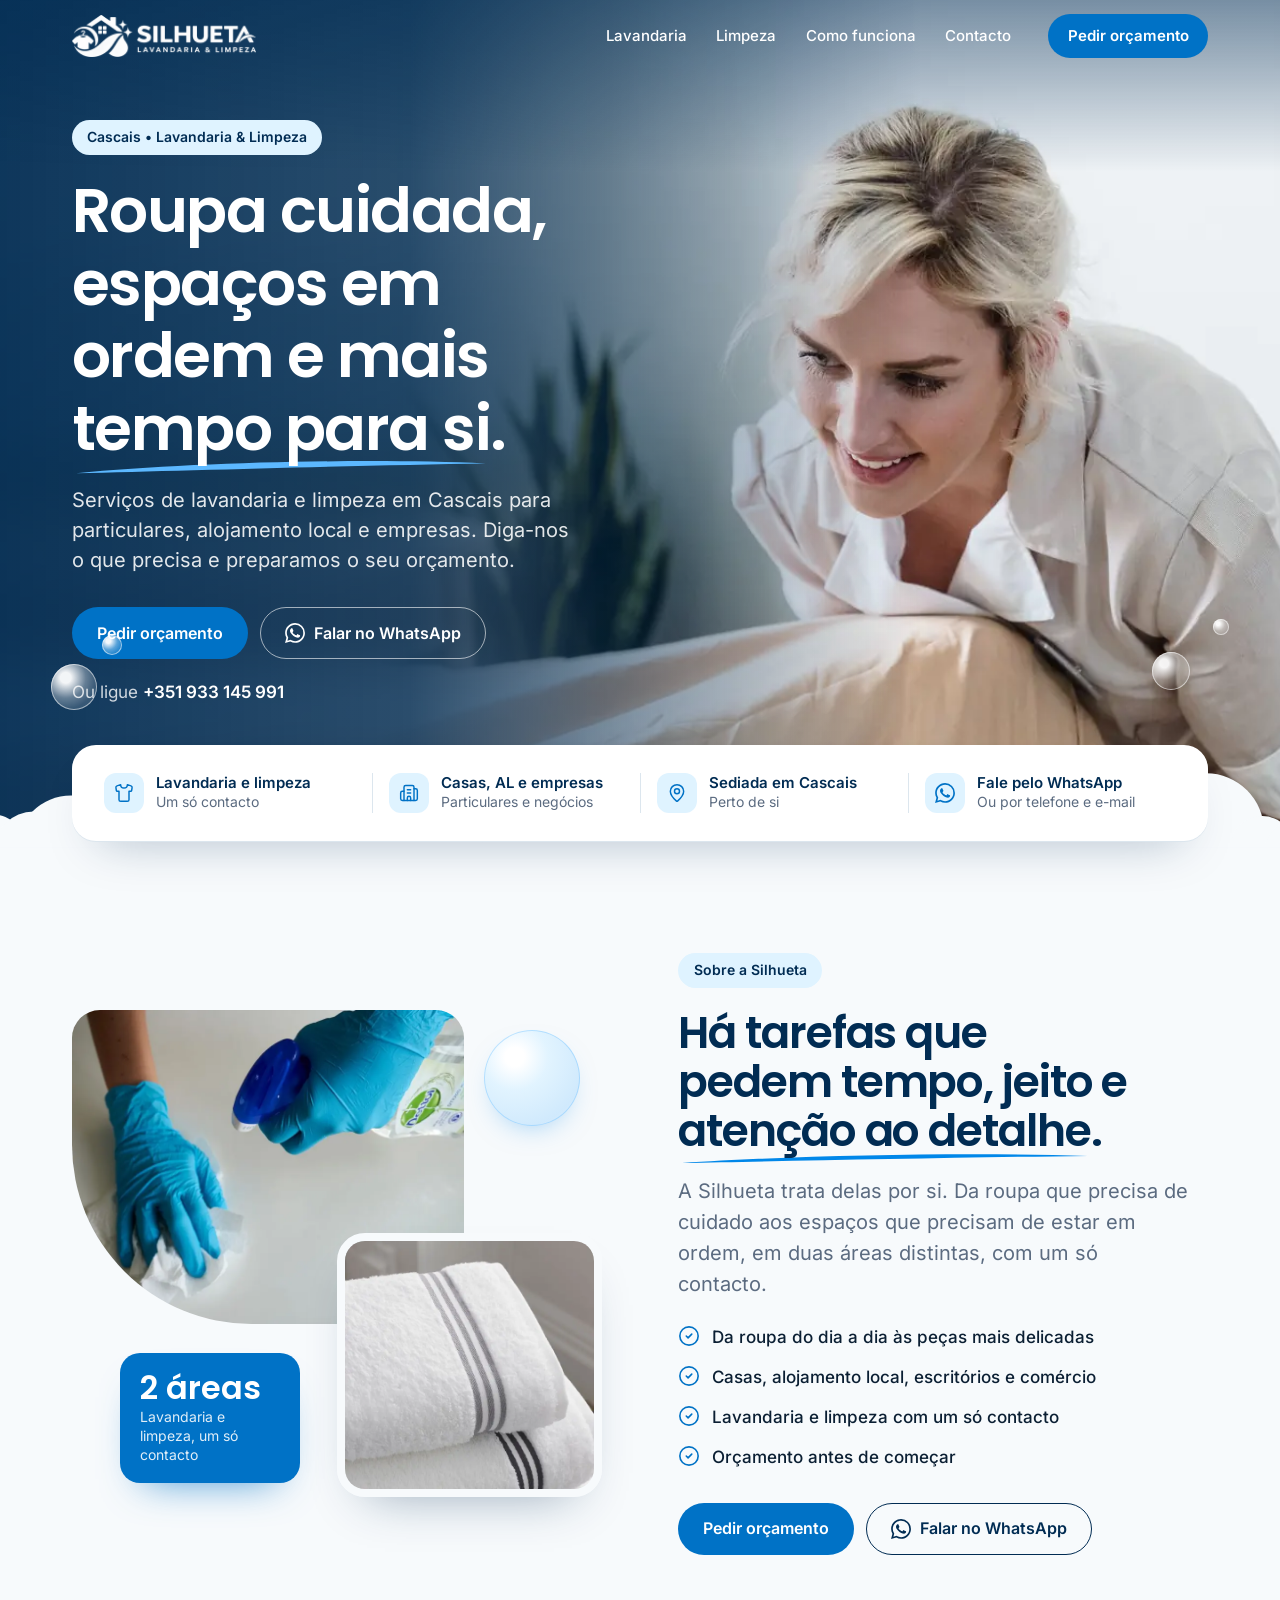
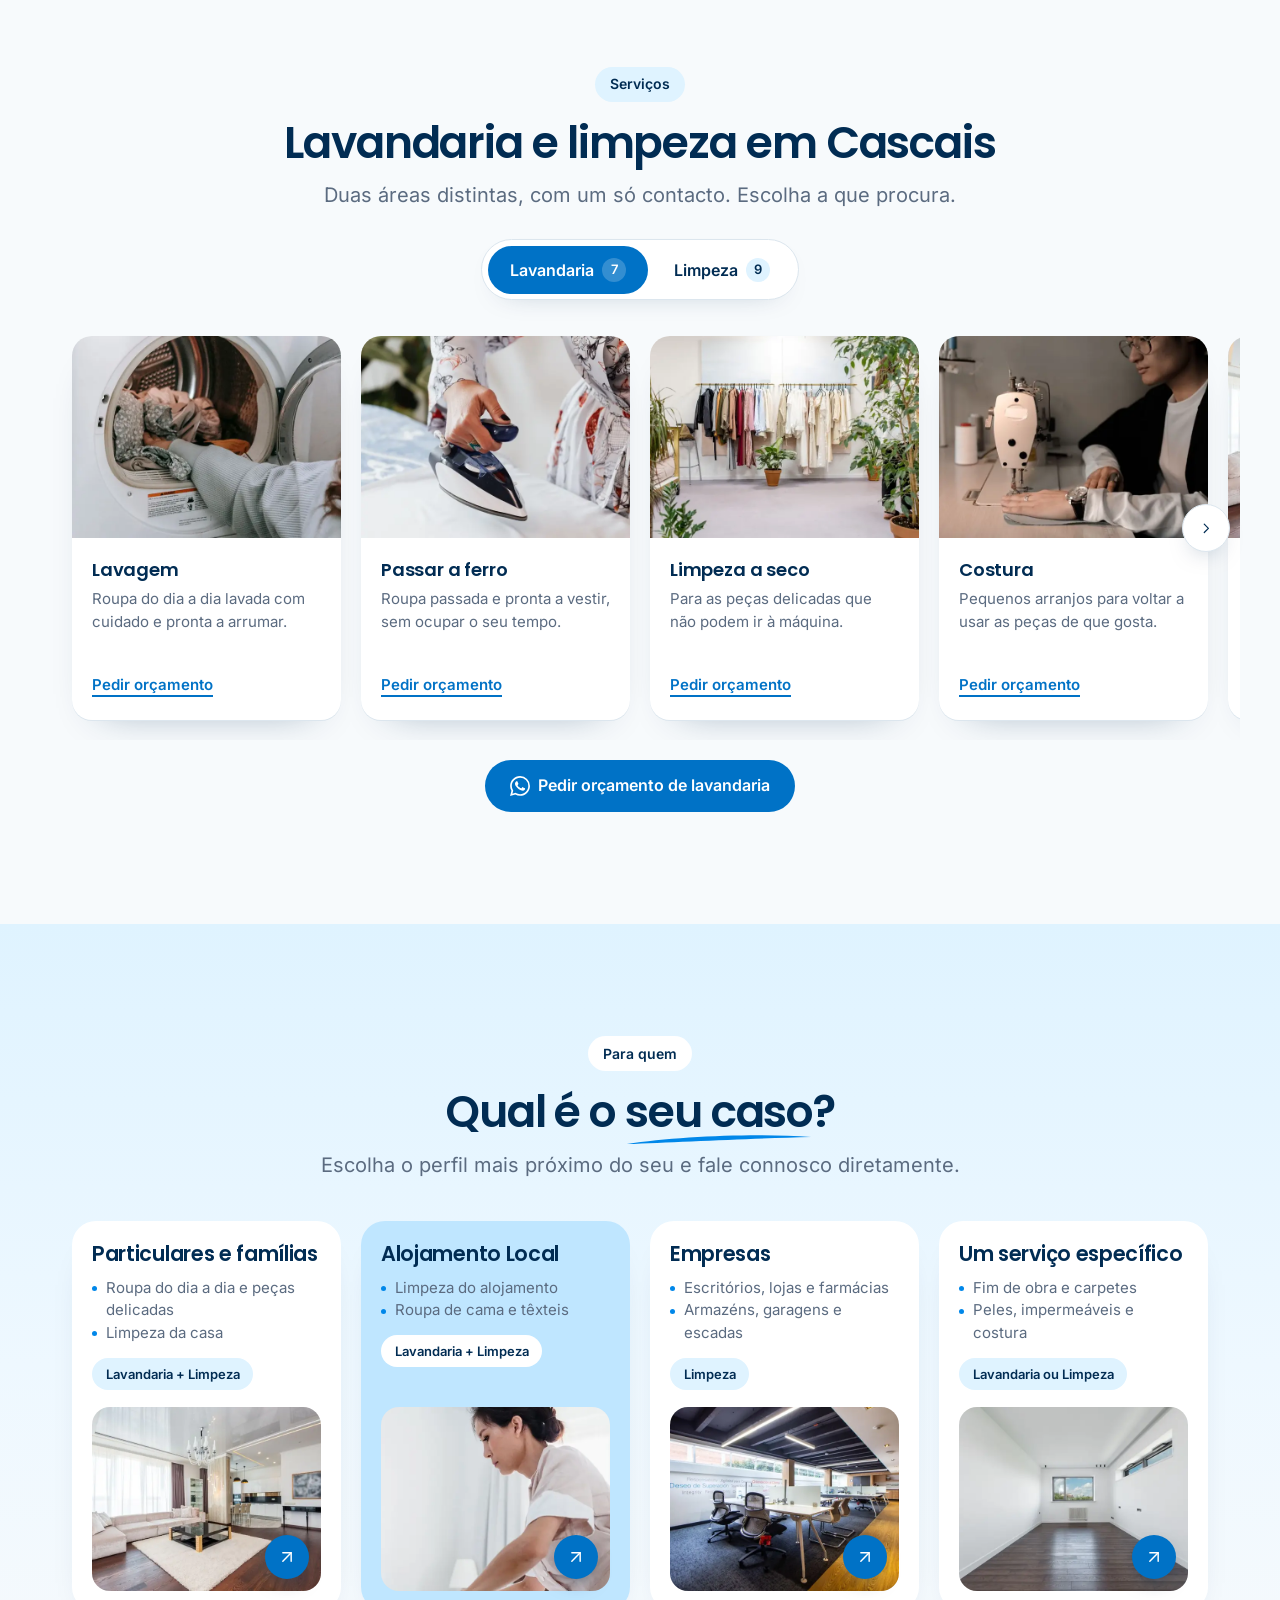
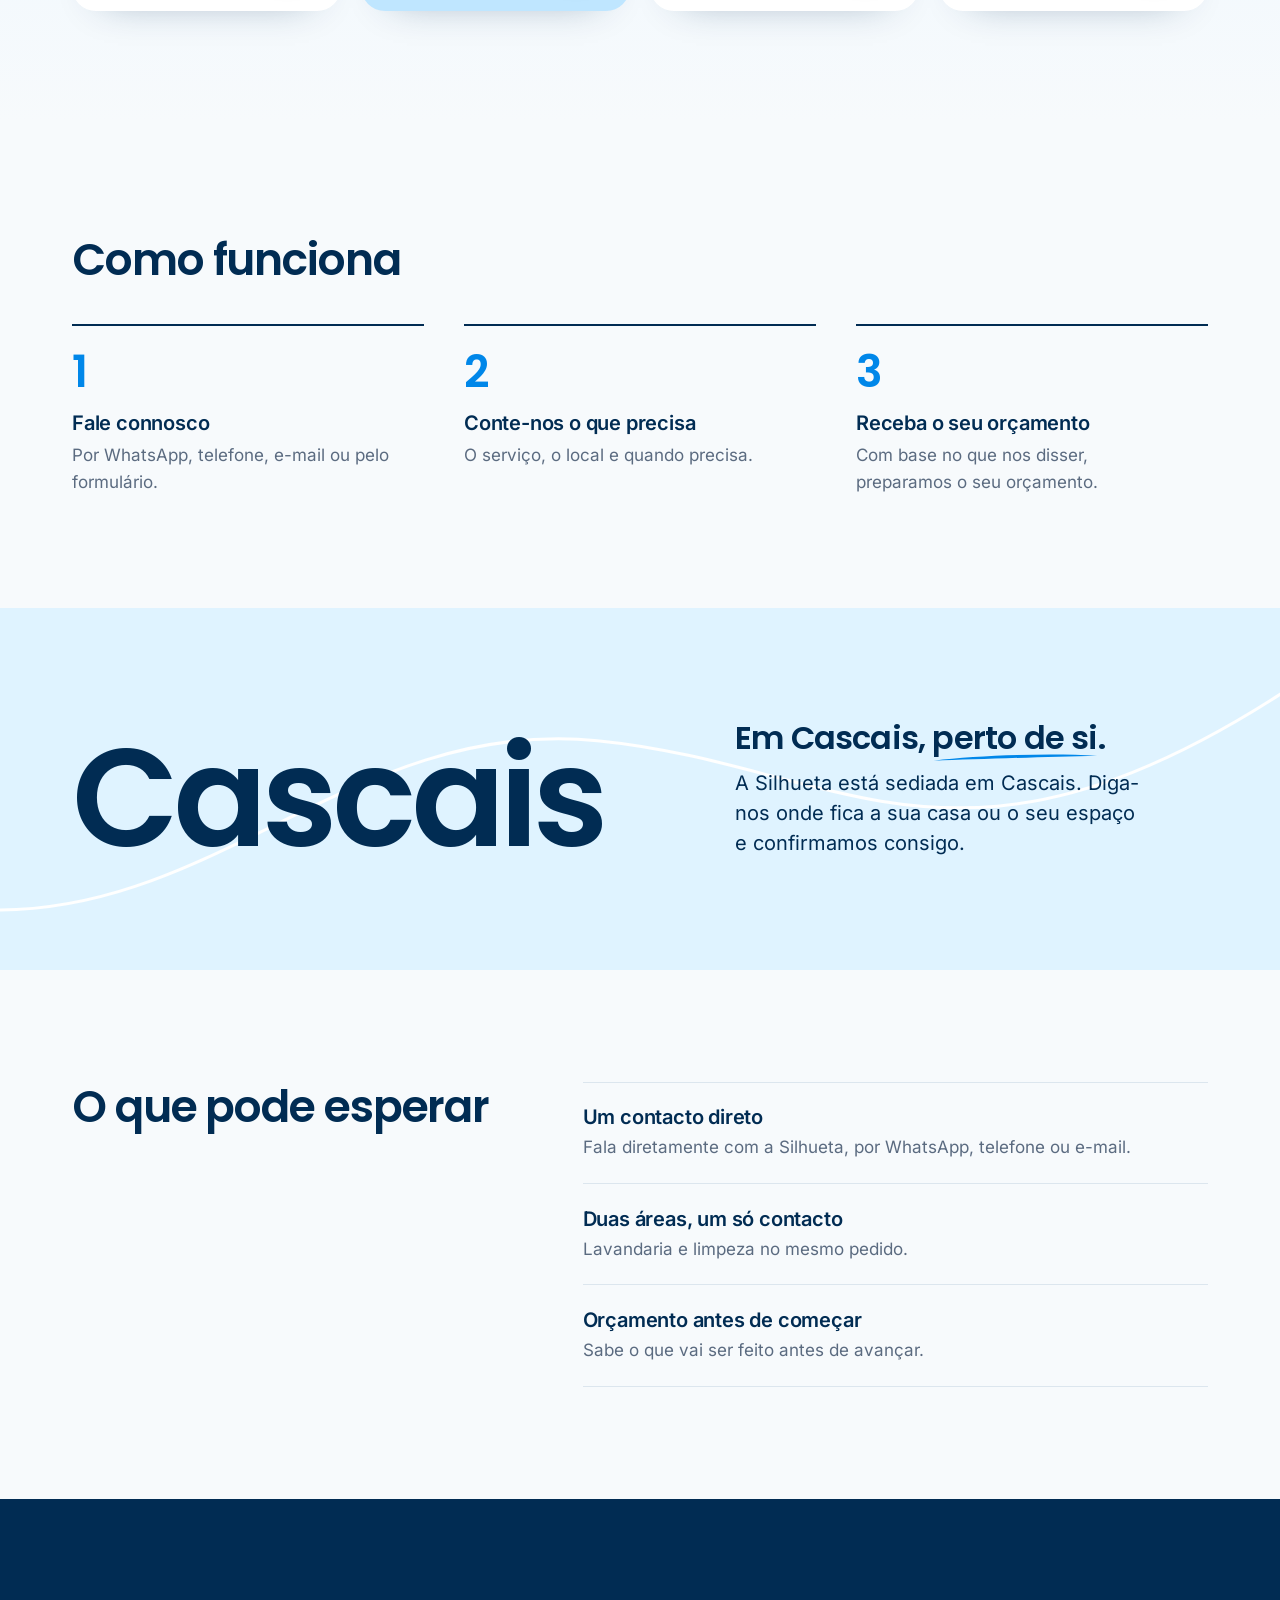
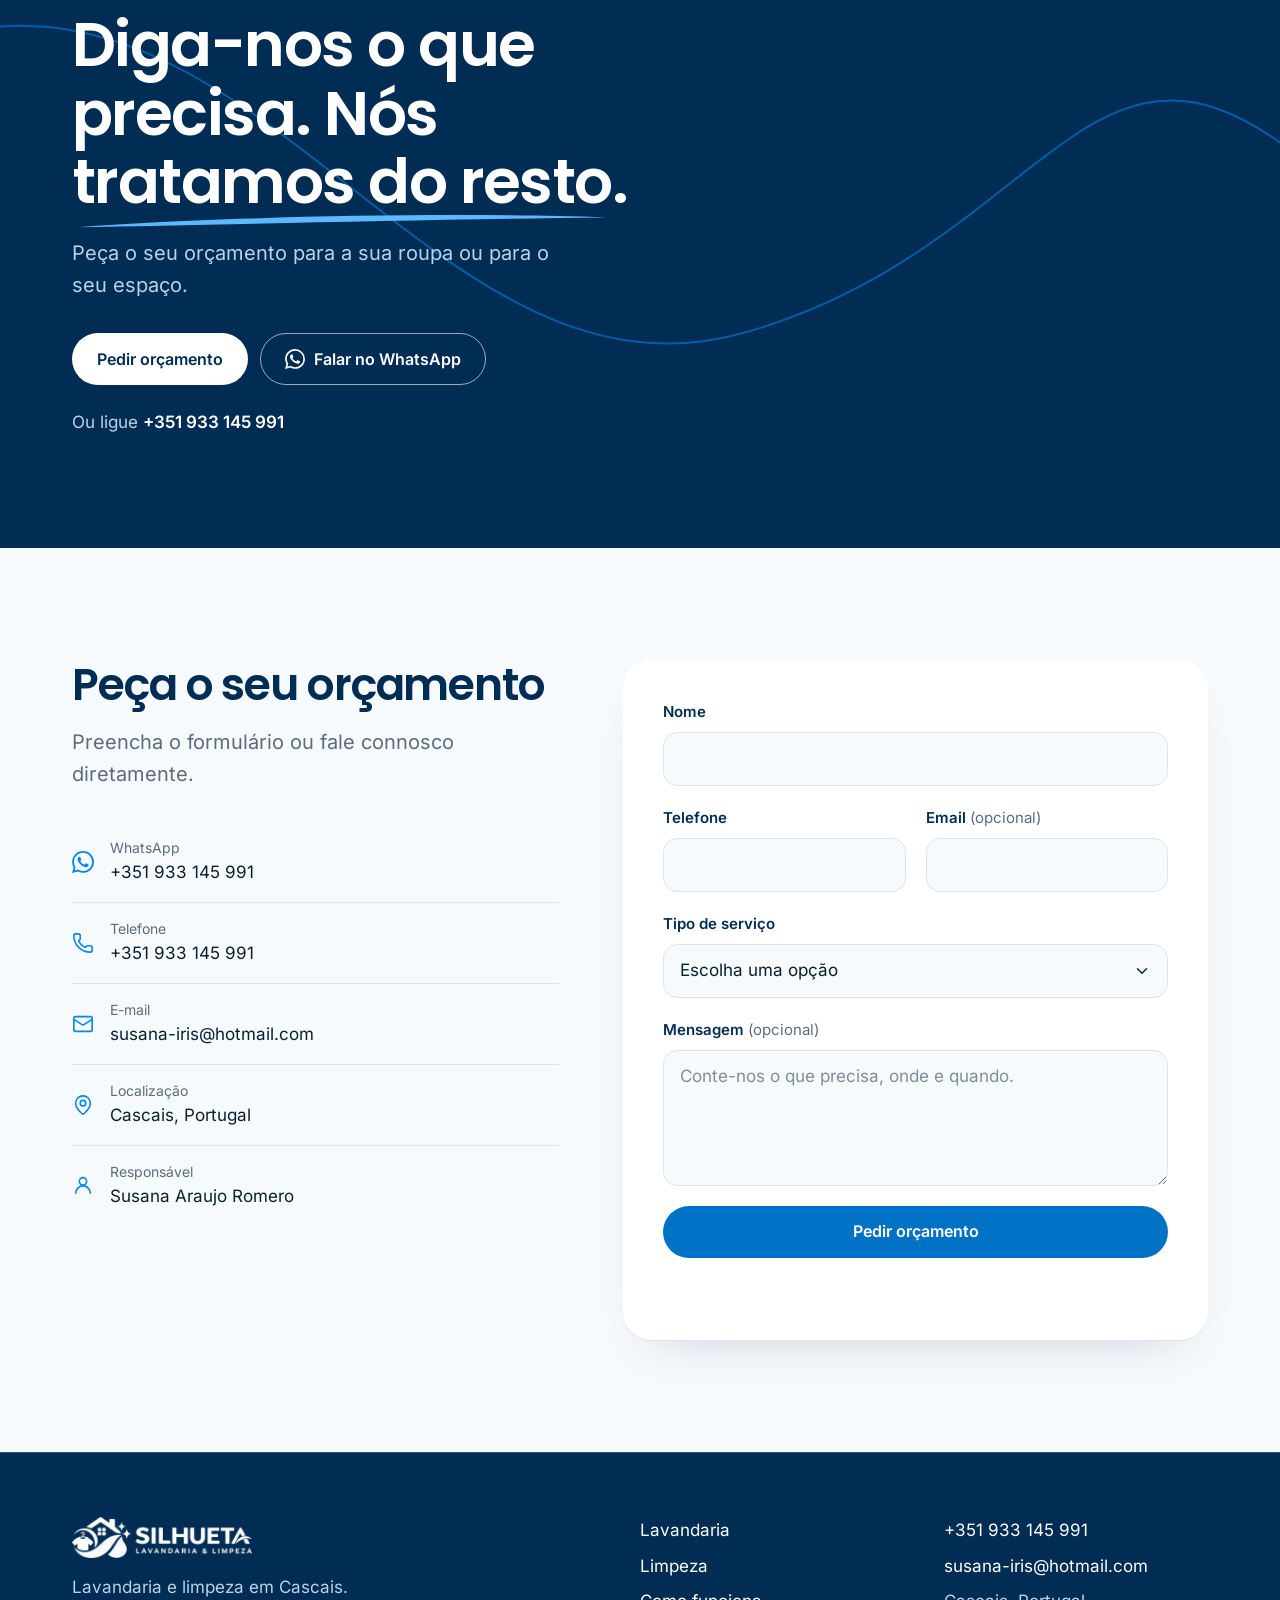
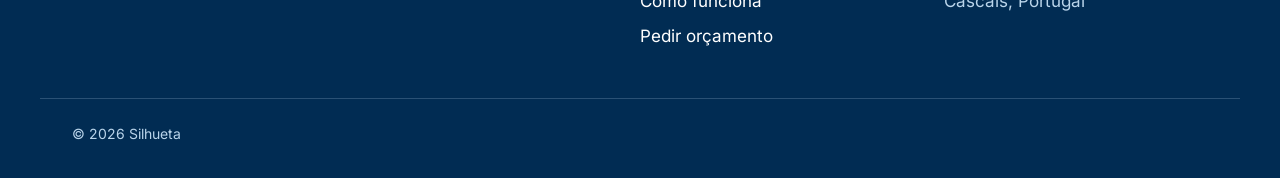
==== site/index.html @ 57598f05 "Landing page Silhueta — lavandaria e limpeza em Cascais Site estático (HTML, CSS, JS) em site/: - He" ====
<!doctype html>
<html lang="pt-PT">
<head>
  <meta charset="utf-8">
  <meta name="viewport" content="width=device-width, initial-scale=1">
  <title>Silhueta | Lavandaria e Limpeza em Cascais</title>
  <meta name="description" content="Lavandaria e limpeza em Cascais para particulares, alojamento local e empresas. Limpeza a seco, engomadoria, limpeza de casas, escritórios e fim de obra. Peça o seu orçamento.">
  <meta name="theme-color" content="#012C53">
  <!-- TODO: quando houver domínio, adicionar <link rel="canonical"> e og:url -->
  <meta property="og:type" content="website">
  <meta property="og:locale" content="pt_PT">
  <meta property="og:title" content="Silhueta | Lavandaria e Limpeza em Cascais">
  <meta property="og:description" content="Roupa cuidada, espaços em ordem e mais tempo para si. Lavandaria e limpeza em Cascais.">
  <meta property="og:image" content="assets/img/fotos/hero-desktop-1600.webp">

  <link rel="icon" href="favicon.ico" sizes="32x32">
  <link rel="icon" href="assets/img/icon-32.png" type="image/png">
  <link rel="apple-touch-icon" href="assets/img/icon-180.png">

  <link rel="preload" href="assets/fonts/poppins-600-latin.woff2" as="font" type="font/woff2" crossorigin>
  <link rel="preload" href="assets/fonts/inter-latin.woff2" as="font" type="font/woff2" crossorigin>
  <link rel="preload" as="image" type="image/webp" href="assets/img/fotos/hero-mobile.webp" media="(max-width: 639px)">
  <link rel="preload" as="image" type="image/webp" imagesrcset="assets/img/fotos/hero-desktop-1600.webp 1600w, assets/img/fotos/hero-desktop-2400.webp 2400w" imagesizes="100vw" media="(min-width: 640px)">
  <link rel="stylesheet" href="css/styles.css">
  <script>document.documentElement.classList.add('js')</script>

  <script type="application/ld+json">
  {
    "@context": "https://schema.org",
    "@type": "DryCleaningOrLaundry",
    "name": "Silhueta",
    "description": "Lavandaria e serviços de limpeza em Cascais para particulares, alojamento local e empresas.",
    "telephone": "+351933145991",
    "email": "susana-iris@hotmail.com",
    "image": "assets/img/logo-silhueta.png",
    "address": {
      "@type": "PostalAddress",
      "addressLocality": "Cascais",
      "addressCountry": "PT"
    },
    "areaServed": { "@type": "City", "name": "Cascais" },
    "hasOfferCatalog": {
      "@type": "OfferCatalog",
      "name": "Serviços",
      "itemListElement": [
        { "@type": "OfferCatalog", "name": "Lavandaria", "itemListElement": [
          { "@type": "Offer", "itemOffered": { "@type": "Service", "name": "Limpeza a seco" } },
          { "@type": "Offer", "itemOffered": { "@type": "Service", "name": "Lavagem" } },
          { "@type": "Offer", "itemOffered": { "@type": "Service", "name": "Passar a ferro" } },
          { "@type": "Offer", "itemOffered": { "@type": "Service", "name": "Costura" } },
          { "@type": "Offer", "itemOffered": { "@type": "Service", "name": "Serviços de carpetes" } },
          { "@type": "Offer", "itemOffered": { "@type": "Service", "name": "Tratamento de casacos de peles" } },
          { "@type": "Offer", "itemOffered": { "@type": "Service", "name": "Tratamento de impermeáveis" } }
        ]},
        { "@type": "OfferCatalog", "name": "Limpeza", "itemListElement": [
          { "@type": "Offer", "itemOffered": { "@type": "Service", "name": "Limpeza de Alojamento Local" } },
          { "@type": "Offer", "itemOffered": { "@type": "Service", "name": "Limpezas para particulares" } },
          { "@type": "Offer", "itemOffered": { "@type": "Service", "name": "Limpeza de escritórios" } },
          { "@type": "Offer", "itemOffered": { "@type": "Service", "name": "Limpeza de escadas" } },
          { "@type": "Offer", "itemOffered": { "@type": "Service", "name": "Limpezas de fim de obra" } },
          { "@type": "Offer", "itemOffered": { "@type": "Service", "name": "Limpeza de garagens" } },
          { "@type": "Offer", "itemOffered": { "@type": "Service", "name": "Limpeza de armazéns" } },
          { "@type": "Offer", "itemOffered": { "@type": "Service", "name": "Limpeza de farmácias" } },
          { "@type": "Offer", "itemOffered": { "@type": "Service", "name": "Limpeza de lojas" } }
        ]}
      ]
    }
  }
  </script>
</head>
<body>

<svg width="0" height="0" style="position:absolute" aria-hidden="true" focusable="false">
  <defs>
    <symbol id="i-whatsapp" viewBox="0 0 24 24"><path fill="currentColor" stroke="none" d="M17.472 14.382c-.297-.149-1.758-.867-2.03-.967-.273-.099-.471-.148-.67.15-.197.297-.767.966-.94 1.164-.173.199-.347.223-.644.075-.297-.15-1.255-.463-2.39-1.475-.883-.788-1.48-1.761-1.653-2.059-.173-.297-.018-.458.13-.606.134-.133.298-.347.446-.52.149-.174.198-.298.298-.497.099-.198.05-.371-.025-.52-.075-.149-.669-1.612-.916-2.207-.242-.579-.487-.5-.669-.51-.173-.008-.371-.01-.57-.01-.198 0-.52.074-.792.372-.272.297-1.04 1.016-1.04 2.479 0 1.462 1.065 2.875 1.213 3.074.149.198 2.096 3.2 5.077 4.487.709.306 1.262.489 1.694.625.712.227 1.36.195 1.871.118.571-.085 1.758-.719 2.006-1.413.248-.694.248-1.289.173-1.413-.074-.124-.272-.198-.57-.347m-5.421 7.403h-.004a9.87 9.87 0 01-5.031-1.378l-.361-.214-3.741.982.998-3.648-.235-.374a9.86 9.86 0 01-1.51-5.26c.001-5.45 4.436-9.884 9.888-9.884 2.64 0 5.122 1.03 6.988 2.898a9.825 9.825 0 012.893 6.994c-.003 5.45-4.437 9.884-9.885 9.884m8.413-18.297A11.815 11.815 0 0012.05 0C5.495 0 .16 5.335.157 11.892c0 2.096.547 4.142 1.588 5.945L.057 24l6.305-1.654a11.882 11.882 0 005.683 1.448h.005c6.554 0 11.89-5.335 11.893-11.893a11.821 11.821 0 00-3.48-8.413Z"/></symbol>
    <symbol id="i-phone" viewBox="0 0 24 24"><path d="M13.832 16.568a1 1 0 0 0 1.213-.303l.355-.465A2 2 0 0 1 17 15h3a2 2 0 0 1 2 2v3a2 2 0 0 1-2 2A18 18 0 0 1 2 4a2 2 0 0 1 2-2h3a2 2 0 0 1 2 2v3a2 2 0 0 1-.8 1.6l-.468.351a1 1 0 0 0-.292 1.233 14 14 0 0 0 6.392 6.384"/></symbol>
    <symbol id="i-mail" viewBox="0 0 24 24"><path d="m22 7-8.991 5.727a2 2 0 0 1-2.009 0L2 7"/><rect x="2" y="4" width="20" height="16" rx="2"/></symbol>
    <symbol id="i-pin" viewBox="0 0 24 24"><path d="M20 10c0 4.993-5.539 10.193-7.399 11.799a1 1 0 0 1-1.202 0C9.539 20.193 4 14.993 4 10a8 8 0 0 1 16 0"/><circle cx="12" cy="10" r="3"/></symbol>
    <symbol id="i-shirt" viewBox="0 0 24 24"><path d="M20.38 3.46 16 2a4 4 0 0 1-8 0L3.62 3.46a2 2 0 0 0-1.34 2.23l.58 3.47a1 1 0 0 0 .99.84H6v10c0 1.1.9 2 2 2h8a2 2 0 0 0 2-2V10h2.15a1 1 0 0 0 .99-.84l.58-3.47a2 2 0 0 0-1.34-2.23z"/></symbol>
    <symbol id="i-building" viewBox="0 0 24 24"><path d="M10 12h4"/><path d="M10 8h4"/><path d="M14 21v-3a2 2 0 0 0-4 0v3"/><path d="M6 10H4a2 2 0 0 0-2 2v7a2 2 0 0 0 2 2h16a2 2 0 0 0 2-2V9a2 2 0 0 0-2-2h-2"/><path d="M6 21V5a2 2 0 0 1 2-2h8a2 2 0 0 1 2 2v16"/></symbol>
    <symbol id="i-user" viewBox="0 0 24 24"><circle cx="12" cy="8" r="4"/><path d="M4 21a8 8 0 0 1 16 0"/></symbol>
    <symbol id="i-chevron-left" viewBox="0 0 24 24"><path d="m15 18-6-6 6-6"/></symbol>
    <symbol id="i-chevron-right" viewBox="0 0 24 24"><path d="m9 18 6-6-6-6"/></symbol>
    <symbol id="i-check" viewBox="0 0 24 24"><circle cx="12" cy="12" r="10"/><path d="m9 12 2 2 4-4"/></symbol>
    <symbol id="i-arrow" viewBox="0 0 24 24"><path d="M7 7h10v10"/><path d="M7 17 17 7"/></symbol>
    <symbol id="i-menu" viewBox="0 0 24 24"><path d="M4 5h16"/><path d="M4 12h16"/><path d="M4 19h16"/></symbol>
    <symbol id="i-x" viewBox="0 0 24 24"><path d="M18 6 6 18"/><path d="m6 6 12 12"/></symbol>
  </defs>
</svg>

<a class="skip-link" href="#conteudo">Saltar para o conteúdo</a>

<header class="site-header">
  <div class="wrap header-inner">
    <a class="brand" href="#topo" aria-label="Silhueta, início">
      <!-- Branco sobre o hero; a cores quando o header fica sólido -->
      <picture class="brand-light">
        <source srcset="assets/img/logo-silhueta-branco-380.webp" type="image/webp">
        <img src="assets/img/logo-silhueta-branco-380.png" alt="Silhueta — Lavandaria &amp; Limpeza" width="380" height="86">
      </picture>
      <picture class="brand-dark">
        <source srcset="assets/img/logo-silhueta-380.webp" type="image/webp">
        <img src="assets/img/logo-silhueta-380.png" alt="" width="380" height="86">
      </picture>
    </a>

    <nav class="nav" id="menu" aria-label="Principal">
      <ul>
        <li><a href="#lavandaria">Lavandaria</a></li>
        <li><a href="#limpeza">Limpeza</a></li>
        <li><a href="#como-funciona">Como funciona</a></li>
        <li><a href="#contacto">Contacto</a></li>
      </ul>
    </nav>

    <a class="btn btn-primary btn-sm header-cta" href="#contacto">Pedir orçamento</a>

    <button class="menu-toggle" type="button" aria-expanded="false" aria-controls="menu">
      <svg class="ico ico-open" aria-hidden="true"><use href="#i-menu"/></svg>
      <svg class="ico ico-close" aria-hidden="true"><use href="#i-x"/></svg>
      <span class="sr-only">Abrir menu</span>
    </button>
  </div>
</header>

<main id="conteudo">

  <!-- 01 — Hero -->
  <section class="hero" id="topo" aria-labelledby="hero-title">
    <!-- Foto provisória (Pexels): substituir por foto real mantendo nomes e proporções -->
    <picture class="hero-bg">
      <source media="(min-width: 640px)" srcset="assets/img/fotos/hero-desktop-1600.webp 1600w, assets/img/fotos/hero-desktop-2400.webp 2400w" sizes="100vw">
      <img src="assets/img/fotos/hero-mobile.webp" width="900" height="1200" alt="Profissional a sorrir enquanto arruma a roupa de cama num quarto luminoso" fetchpriority="high">
    </picture>

    <div class="wrap hero-inner">
      <div class="hero-copy">
        <p class="eyebrow">Cascais • Lavandaria &amp; Limpeza</p>
        <h1 id="hero-title">Roupa cuidada, espaços em ordem e mais <span class="mark">tempo para si</span>.</h1>
        <p class="lead">Serviços de lavandaria e limpeza em Cascais para particulares, alojamento local e empresas. Diga-nos o que precisa e preparamos o seu orçamento.</p>
        <div class="actions">
          <a class="btn btn-primary" href="#contacto">Pedir orçamento</a>
          <a class="btn btn-outline-light" href="https://wa.me/351933145991?text=Ol%C3%A1!%20Gostaria%20de%20pedir%20um%20or%C3%A7amento." target="_blank" rel="noopener">
            <svg class="ico" aria-hidden="true"><use href="#i-whatsapp"/></svg>
            Falar no WhatsApp
          </a>
        </div>
        <p class="hero-phone">Ou ligue <a href="tel:+351933145991">+351 933 145 991</a></p>
      </div>
    </div>

    <!-- Espuma: bolhas soltas + borda que liga à faixa de benefícios -->
    <span class="bubble bubble-1" aria-hidden="true"></span>
    <span class="bubble bubble-2" aria-hidden="true"></span>
    <span class="bubble bubble-3" aria-hidden="true"></span>
    <span class="bubble bubble-4" aria-hidden="true"></span>
    <svg class="foam" viewBox="0 0 1440 140" aria-hidden="true" focusable="false">
      <circle cx="-40" cy="115" r="33"/><circle cx="-10" cy="130" r="42"/><circle cx="38" cy="130" r="45"/><circle cx="80" cy="129" r="62"/><circle cx="143" cy="117" r="68"/><circle cx="216" cy="110" r="72"/><circle cx="290" cy="124" r="31"/><circle cx="329" cy="115" r="52"/><circle cx="384" cy="130" r="29"/><circle cx="413" cy="124" r="45"/><circle cx="465" cy="111" r="39"/><circle cx="512" cy="118" r="51"/><circle cx="579" cy="107" r="39"/><circle cx="616" cy="128" r="59"/><circle cx="682" cy="112" r="55"/><circle cx="746" cy="114" r="81"/><circle cx="841" cy="110" r="46"/><circle cx="902" cy="130" r="55"/><circle cx="969" cy="111" r="70"/><circle cx="1041" cy="131" r="55"/><circle cx="1102" cy="130" r="31"/><circle cx="1141" cy="122" r="37"/><circle cx="1188" cy="118" r="46"/><circle cx="1248" cy="125" r="100"/><circle cx="1357" cy="107" r="65"/><circle cx="1420" cy="126" r="36"/><circle cx="1460" cy="132" r="38"/>
      <rect x="-60" y="125" width="1560" height="20"/>
    </svg>
  </section>

  <!-- Faixa de benefícios (só factos confirmados) -->
  <section class="benefits" aria-label="Porquê a Silhueta">
    <div class="wrap">
      <ul class="benefit-bar" role="list">
        <li>
          <span class="benefit-ico" aria-hidden="true"><svg class="ico"><use href="#i-shirt"/></svg></span>
          <span><strong>Lavandaria e limpeza</strong>Um só contacto</span>
        </li>
        <li>
          <span class="benefit-ico" aria-hidden="true"><svg class="ico"><use href="#i-building"/></svg></span>
          <span><strong>Casas, AL e empresas</strong>Particulares e negócios</span>
        </li>
        <li>
          <span class="benefit-ico" aria-hidden="true"><svg class="ico"><use href="#i-pin"/></svg></span>
          <span><strong>Sediada em Cascais</strong>Perto de si</span>
        </li>
        <li>
          <span class="benefit-ico" aria-hidden="true"><svg class="ico"><use href="#i-whatsapp"/></svg></span>
          <span><strong>Fale pelo WhatsApp</strong>Ou por telefone e <span class="nowrap">e-mail</span></span>
        </li>
      </ul>
    </div>
  </section>

  <!-- 02 — Posicionamento: composição de imagens + texto -->
  <section class="intro" aria-labelledby="intro-title">
    <div class="wrap about-grid">
      <div class="about-visual" aria-hidden="true">
        <!-- Fotos provisórias (Pexels): substituir por fotos reais mantendo nome e proporção -->
        <div class="ab-item ab-main"><div class="ab-float"><img src="assets/img/fotos/sobre-limpeza.webp" width="800" height="640" loading="lazy" alt=""></div></div>
        <div class="ab-item ab-second"><div class="ab-float"><img src="assets/img/fotos/sobre-toalhas.webp" width="560" height="560" loading="lazy" alt=""></div></div>
        <div class="ab-item ab-card"><div class="ab-float"><strong>2 áreas</strong><span>Lavandaria e limpeza, um só contacto</span></div></div>
        <span class="ab-bubble"></span>
      </div>

      <div class="about-copy">
        <p class="eyebrow eyebrow-soft">Sobre a Silhueta</p>
        <h2 id="intro-title">Há tarefas que pedem tempo, jeito e <span class="mark">atenção ao detalhe</span>.</h2>
        <p class="about-lead">A Silhueta trata delas por si. Da roupa que precisa de cuidado aos espaços que precisam de estar em ordem, em duas áreas distintas, com um só contacto.</p>
        <ul class="check-list" role="list">
          <li><svg class="ico" aria-hidden="true"><use href="#i-check"/></svg>Da roupa do dia a dia às peças mais delicadas</li>
          <li><svg class="ico" aria-hidden="true"><use href="#i-check"/></svg>Casas, alojamento local, escritórios e comércio</li>
          <li><svg class="ico" aria-hidden="true"><use href="#i-check"/></svg>Lavandaria e limpeza com um só contacto</li>
          <li><svg class="ico" aria-hidden="true"><use href="#i-check"/></svg>Orçamento antes de começar</li>
        </ul>
        <div class="actions">
          <a class="btn btn-primary" href="#contacto">Pedir orçamento</a>
          <a class="btn btn-ghost" href="https://wa.me/351933145991?text=Ol%C3%A1!%20Gostaria%20de%20pedir%20um%20or%C3%A7amento." target="_blank" rel="noopener">
            <svg class="ico" aria-hidden="true"><use href="#i-whatsapp"/></svg>
            Falar no WhatsApp
          </a>
        </div>
      </div>
    </div>
  </section>

  <!-- 03 — Serviços: tabs Lavandaria / Limpeza -->
  <section class="services services--center" aria-labelledby="svc-title">
    <div class="wrap">
      <div class="services-head">
        <p class="eyebrow eyebrow-soft">Serviços</p>
        <h2 id="svc-title">Lavandaria e limpeza em Cascais</h2>
        <p>Duas áreas distintas, com um só contacto. Escolha a que procura.</p>
      </div>

      <div class="tabs-wrap">
        <div class="tabs" role="tablist" aria-label="Áreas de serviço">
          <button class="tab" role="tab" type="button" id="tab-lavandaria" aria-controls="lavandaria" aria-selected="true">Lavandaria <span class="tab-count">7</span></button>
          <button class="tab" role="tab" type="button" id="tab-limpeza" aria-controls="limpeza" aria-selected="false" tabindex="-1">Limpeza <span class="tab-count">9</span></button>
        </div>
      </div>

      <div class="tab-panel" id="lavandaria" role="tabpanel" aria-labelledby="tab-lavandaria" tabindex="0">
        <div class="panel-top">
          <p>Roupa tratada com cuidado e pronta a usar.</p>
            <div class="carousel-nav">
              <button class="carousel-btn" type="button" data-dir="-1" aria-label="Serviços anteriores"><svg class="ico" aria-hidden="true"><use href="#i-chevron-left"/></svg></button>
              <button class="carousel-btn" type="button" data-dir="1" aria-label="Serviços seguintes"><svg class="ico" aria-hidden="true"><use href="#i-chevron-right"/></svg></button>
            </div>
        </div>
        <ul class="svc-track" role="list">
          <li class="svc-card">
            <div class="svc-media"><img src="assets/img/servicos/lavagem.webp" width="640" height="480" loading="lazy" alt="Máquina de lavar roupa a ser carregada com roupa"></div>
            <div class="svc-body">
              <h3>Lavagem</h3>
              <p>Roupa do dia a dia lavada com cuidado e pronta a arrumar.</p>
              <a class="svc-link" href="https://wa.me/351933145991?text=Ol%C3%A1!%20Gostaria%20de%20pedir%20um%20or%C3%A7amento%20para%3A%20Lavagem." target="_blank" rel="noopener">Pedir orçamento</a>
            </div>
          </li>
          <li class="svc-card">
            <div class="svc-media"><img src="assets/img/servicos/passar-a-ferro.webp" width="640" height="480" loading="lazy" alt="Pessoa a passar a ferro uma peça de roupa branca"></div>
            <div class="svc-body">
              <h3>Passar a ferro</h3>
              <p>Roupa passada e pronta a vestir, sem ocupar o seu tempo.</p>
              <a class="svc-link" href="https://wa.me/351933145991?text=Ol%C3%A1!%20Gostaria%20de%20pedir%20um%20or%C3%A7amento%20para%3A%20Passar%20a%20ferro." target="_blank" rel="noopener">Pedir orçamento</a>
            </div>
          </li>
          <li class="svc-card">
            <div class="svc-media"><img src="assets/img/servicos/limpeza-a-seco.webp" width="640" height="480" loading="lazy" alt="Roupa pendurada num varão, numa sala clara com plantas"></div>
            <div class="svc-body">
              <h3>Limpeza a seco</h3>
              <p>Para as peças delicadas que não podem ir à máquina.</p>
              <a class="svc-link" href="https://wa.me/351933145991?text=Ol%C3%A1!%20Gostaria%20de%20pedir%20um%20or%C3%A7amento%20para%3A%20Limpeza%20a%20seco." target="_blank" rel="noopener">Pedir orçamento</a>
            </div>
          </li>
          <li class="svc-card">
            <div class="svc-media"><img src="assets/img/servicos/costura.webp" width="640" height="480" loading="lazy" alt="Pessoa a costurar numa máquina de costura"></div>
            <div class="svc-body">
              <h3>Costura</h3>
              <p>Pequenos arranjos para voltar a usar as peças de que gosta.</p>
              <a class="svc-link" href="https://wa.me/351933145991?text=Ol%C3%A1!%20Gostaria%20de%20pedir%20um%20or%C3%A7amento%20para%3A%20Costura." target="_blank" rel="noopener">Pedir orçamento</a>
            </div>
          </li>
          <li class="svc-card">
            <div class="svc-media"><img src="assets/img/servicos/carpetes.webp" width="640" height="480" loading="lazy" alt="Sala luminosa com uma carpete branca"></div>
            <div class="svc-body">
              <h3>Carpetes</h3>
              <p>Carpetes limpas, sem o esforço de as tratar em casa.</p>
              <a class="svc-link" href="https://wa.me/351933145991?text=Ol%C3%A1!%20Gostaria%20de%20pedir%20um%20or%C3%A7amento%20para%3A%20Servi%C3%A7os%20de%20carpetes." target="_blank" rel="noopener">Pedir orçamento</a>
            </div>
          </li>
          <li class="svc-card">
            <div class="svc-media"><img src="assets/img/servicos/casacos-de-peles.webp" width="640" height="480" loading="lazy" alt="Casaco escuro pendurado num cabide"></div>
            <div class="svc-body">
              <h3>Casacos de peles</h3>
              <p>Um tratamento próprio para peças que pedem cuidado especial.</p>
              <a class="svc-link" href="https://wa.me/351933145991?text=Ol%C3%A1!%20Gostaria%20de%20pedir%20um%20or%C3%A7amento%20para%3A%20Tratamento%20de%20casacos%20de%20peles." target="_blank" rel="noopener">Pedir orçamento</a>
            </div>
          </li>
          <li class="svc-card">
            <div class="svc-media"><img src="assets/img/servicos/impermeaveis.webp" width="640" height="480" loading="lazy" alt="Gabardine e outras peças penduradas num cabide de pé"></div>
            <div class="svc-body">
              <h3>Impermeáveis</h3>
              <p>Impermeáveis tratados com o cuidado que o tecido exige.</p>
              <a class="svc-link" href="https://wa.me/351933145991?text=Ol%C3%A1!%20Gostaria%20de%20pedir%20um%20or%C3%A7amento%20para%3A%20Tratamento%20de%20imperme%C3%A1veis." target="_blank" rel="noopener">Pedir orçamento</a>
            </div>
          </li>
        </ul>
        <div class="panel-cta">
          <a class="btn btn-primary" href="https://wa.me/351933145991?text=Ol%C3%A1!%20Gostaria%20de%20pedir%20um%20or%C3%A7amento%20de%20lavandaria." target="_blank" rel="noopener">
            <svg class="ico" aria-hidden="true"><use href="#i-whatsapp"/></svg>
            Pedir orçamento de lavandaria
          </a>
        </div>
      </div>

      <div class="tab-panel" id="limpeza" role="tabpanel" aria-labelledby="tab-limpeza" tabindex="0">
        <div class="panel-top">
          <p>Espaços limpos e em ordem, sem ter de pensar nisso.</p>
            <div class="carousel-nav">
              <button class="carousel-btn" type="button" data-dir="-1" aria-label="Serviços anteriores"><svg class="ico" aria-hidden="true"><use href="#i-chevron-left"/></svg></button>
              <button class="carousel-btn" type="button" data-dir="1" aria-label="Serviços seguintes"><svg class="ico" aria-hidden="true"><use href="#i-chevron-right"/></svg></button>
            </div>
        </div>
        <ul class="svc-track" role="list">
          <li class="svc-card">
            <div class="svc-media"><img src="assets/img/servicos/particulares.webp" width="640" height="480" loading="lazy" alt="Cozinha branca, limpa e arrumada"></div>
            <div class="svc-body">
              <h3>Limpezas para particulares</h3>
              <p>A sua casa limpa, e o tempo livre para si.</p>
              <a class="svc-link" href="https://wa.me/351933145991?text=Ol%C3%A1!%20Gostaria%20de%20pedir%20um%20or%C3%A7amento%20para%3A%20Limpeza%20para%20particulares." target="_blank" rel="noopener">Pedir orçamento</a>
            </div>
          </li>
          <li class="svc-card">
            <div class="svc-media"><img src="assets/img/servicos/alojamento-local.webp" width="640" height="480" loading="lazy" alt="Profissional a fazer a cama com lençóis brancos"></div>
            <div class="svc-body">
              <h3>Alojamento Local</h3>
              <p>O alojamento limpo e pronto para os próximos hóspedes.</p>
              <a class="svc-link" href="https://wa.me/351933145991?text=Ol%C3%A1!%20Gostaria%20de%20pedir%20um%20or%C3%A7amento%20para%3A%20Limpeza%20de%20Alojamento%20Local." target="_blank" rel="noopener">Pedir orçamento</a>
            </div>
          </li>
          <li class="svc-card">
            <div class="svc-media"><img src="assets/img/servicos/escritorios.webp" width="640" height="480" loading="lazy" alt="Escritório amplo e luminoso com secretárias e cadeiras"></div>
            <div class="svc-body">
              <h3>Escritórios</h3>
              <p>Um espaço de trabalho limpo para a equipa e para quem visita.</p>
              <a class="svc-link" href="https://wa.me/351933145991?text=Ol%C3%A1!%20Gostaria%20de%20pedir%20um%20or%C3%A7amento%20para%3A%20Limpeza%20de%20escrit%C3%B3rios." target="_blank" rel="noopener">Pedir orçamento</a>
            </div>
          </li>
          <li class="svc-card">
            <div class="svc-media"><img src="assets/img/servicos/lojas.webp" width="640" height="480" loading="lazy" alt="Interior de uma loja de roupa clara e arrumada"></div>
            <div class="svc-body">
              <h3>Lojas</h3>
              <p>Uma loja limpa e cuidada para receber os seus clientes.</p>
              <a class="svc-link" href="https://wa.me/351933145991?text=Ol%C3%A1!%20Gostaria%20de%20pedir%20um%20or%C3%A7amento%20para%3A%20Limpeza%20de%20lojas." target="_blank" rel="noopener">Pedir orçamento</a>
            </div>
          </li>
          <li class="svc-card">
            <div class="svc-media"><img src="assets/img/servicos/farmacias.webp" width="640" height="480" loading="lazy" alt="Farmacêutico ao balcão com prateleiras de medicamentos"></div>
            <div class="svc-body">
              <h3>Farmácias</h3>
              <p>Balcões, prateleiras e chão limpos, com o cuidado que o espaço pede.</p>
              <a class="svc-link" href="https://wa.me/351933145991?text=Ol%C3%A1!%20Gostaria%20de%20pedir%20um%20or%C3%A7amento%20para%3A%20Limpeza%20de%20farm%C3%A1cias." target="_blank" rel="noopener">Pedir orçamento</a>
            </div>
          </li>
          <li class="svc-card">
            <div class="svc-media"><img src="assets/img/servicos/armazens.webp" width="640" height="480" loading="lazy" alt="Corredor de armazém com estantes altas"></div>
            <div class="svc-body">
              <h3>Armazéns</h3>
              <p>Zonas de armazenagem limpas e mais agradáveis para trabalhar.</p>
              <a class="svc-link" href="https://wa.me/351933145991?text=Ol%C3%A1!%20Gostaria%20de%20pedir%20um%20or%C3%A7amento%20para%3A%20Limpeza%20de%20armaz%C3%A9ns." target="_blank" rel="noopener">Pedir orçamento</a>
            </div>
          </li>
          <li class="svc-card">
            <div class="svc-media"><img src="assets/img/servicos/garagens.webp" width="640" height="480" loading="lazy" alt="Parque de estacionamento coberto e vazio"></div>
            <div class="svc-body">
              <h3>Garagens</h3>
              <p>Garagens sem pó nem sujidade acumulada.</p>
              <a class="svc-link" href="https://wa.me/351933145991?text=Ol%C3%A1!%20Gostaria%20de%20pedir%20um%20or%C3%A7amento%20para%3A%20Limpeza%20de%20garagens." target="_blank" rel="noopener">Pedir orçamento</a>
            </div>
          </li>
          <li class="svc-card">
            <div class="svc-media"><img src="assets/img/servicos/escadas.webp" width="640" height="480" loading="lazy" alt="Escada interior clara com corrimão de madeira"></div>
            <div class="svc-body">
              <h3>Escadas</h3>
              <p>Escadas e zonas comuns limpas para quem lá vive e passa.</p>
              <a class="svc-link" href="https://wa.me/351933145991?text=Ol%C3%A1!%20Gostaria%20de%20pedir%20um%20or%C3%A7amento%20para%3A%20Limpeza%20de%20escadas." target="_blank" rel="noopener">Pedir orçamento</a>
            </div>
          </li>
          <li class="svc-card">
            <div class="svc-media"><img src="assets/img/servicos/fim-de-obra.webp" width="640" height="480" loading="lazy" alt="Divisão vazia e luminosa depois de obras"></div>
            <div class="svc-body">
              <h3>Limpezas de fim de obra</h3>
              <p>O pó e os resíduos da obra tratados, com o espaço pronto a usar.</p>
              <a class="svc-link" href="https://wa.me/351933145991?text=Ol%C3%A1!%20Gostaria%20de%20pedir%20um%20or%C3%A7amento%20para%3A%20Limpeza%20de%20fim%20de%20obra." target="_blank" rel="noopener">Pedir orçamento</a>
            </div>
          </li>
        </ul>
        <div class="panel-cta">
          <a class="btn btn-primary" href="https://wa.me/351933145991?text=Ol%C3%A1!%20Gostaria%20de%20pedir%20um%20or%C3%A7amento%20de%20limpeza." target="_blank" rel="noopener">
            <svg class="ico" aria-hidden="true"><use href="#i-whatsapp"/></svg>
            Pedir orçamento de limpeza
          </a>
        </div>
      </div>
    </div>
  </section>

  <!-- 06 — Para quem -->
  <section class="cases" aria-labelledby="cases-title">
    <div class="wrap">
      <div class="cases-head">
        <p class="eyebrow eyebrow-soft">Para quem</p>
        <h2 id="cases-title">Qual é o <span class="mark">seu caso</span>?</h2>
        <p>Escolha o perfil mais próximo do seu e fale connosco diretamente.</p>
      </div>
      <div class="cases-grid">
        <article class="case-card">
          <h3>Particulares e famílias</h3>
          <ul class="case-points" role="list"><li>Roupa do dia a dia e peças delicadas</li><li>Limpeza da casa</li></ul>
          <span class="case-tag">Lavandaria + Limpeza</span>
          <div class="case-media"><img src="assets/img/servicos/carpetes.webp" width="640" height="480" loading="lazy" alt="Sala luminosa e arrumada com carpete branca"></div>
          <a class="case-go" href="https://wa.me/351933145991?text=Ol%C3%A1!%20Sou%20particular%20e%20gostaria%20de%20pedir%20um%20or%C3%A7amento." target="_blank" rel="noopener" aria-label="Falar sobre o meu caso: Particulares e famílias">
            <svg class="ico" aria-hidden="true"><use href="#i-arrow"/></svg>
          </a>
        </article>
        <article class="case-card is-featured">
          <h3>Alojamento Local</h3>
          <ul class="case-points" role="list"><li>Limpeza do alojamento</li><li>Roupa de cama e têxteis</li></ul>
          <span class="case-tag">Lavandaria + Limpeza</span>
          <div class="case-media"><img src="assets/img/servicos/alojamento-local.webp" width="640" height="480" loading="lazy" alt="Profissional a fazer a cama com lençóis brancos"></div>
          <a class="case-go" href="https://wa.me/351933145991?text=Ol%C3%A1!%20Tenho%20um%20alojamento%20local%20e%20gostaria%20de%20pedir%20um%20or%C3%A7amento." target="_blank" rel="noopener" aria-label="Falar sobre o meu caso: Alojamento Local">
            <svg class="ico" aria-hidden="true"><use href="#i-arrow"/></svg>
          </a>
        </article>
        <article class="case-card">
          <h3>Empresas</h3>
          <ul class="case-points" role="list"><li>Escritórios, lojas e farmácias</li><li>Armazéns, garagens e escadas</li></ul>
          <span class="case-tag">Limpeza</span>
          <div class="case-media"><img src="assets/img/servicos/escritorios.webp" width="640" height="480" loading="lazy" alt="Escritório amplo e luminoso"></div>
          <a class="case-go" href="https://wa.me/351933145991?text=Ol%C3%A1!%20Gostaria%20de%20pedir%20um%20or%C3%A7amento%20de%20limpeza%20para%20a%20minha%20empresa." target="_blank" rel="noopener" aria-label="Falar sobre o meu caso: Empresas">
            <svg class="ico" aria-hidden="true"><use href="#i-arrow"/></svg>
          </a>
        </article>
        <article class="case-card">
          <h3>Um serviço específico</h3>
          <ul class="case-points" role="list"><li>Fim de obra e carpetes</li><li>Peles, impermeáveis e costura</li></ul>
          <span class="case-tag">Lavandaria ou Limpeza</span>
          <div class="case-media"><img src="assets/img/servicos/fim-de-obra.webp" width="640" height="480" loading="lazy" alt="Divisão vazia e luminosa depois de obras"></div>
          <a class="case-go" href="https://wa.me/351933145991?text=Ol%C3%A1!%20Gostaria%20de%20pedir%20um%20or%C3%A7amento%20para%20um%20servi%C3%A7o%20espec%C3%ADfico." target="_blank" rel="noopener" aria-label="Falar sobre o meu caso: Um serviço específico">
            <svg class="ico" aria-hidden="true"><use href="#i-arrow"/></svg>
          </a>
        </article>
      </div>
    </div>
  </section>

  <!-- 07 — Como funciona -->
  <section class="steps" id="como-funciona" aria-labelledby="steps-title">
    <div class="wrap">
      <h2 id="steps-title">Como funciona</h2>
      <ol class="step-list">
        <li>
          <h3>Fale connosco</h3>
          <p>Por WhatsApp, telefone, e-mail ou pelo formulário.</p>
        </li>
        <li>
          <h3>Conte-nos o que precisa</h3>
          <p>O serviço, o local e quando precisa.</p>
        </li>
        <li>
          <h3>Receba o seu orçamento</h3>
          <p>Com base no que nos disser, preparamos o seu orçamento.</p>
        </li>
      </ol>
    </div>
  </section>

  <!-- 08 — Cascais -->
  <section class="place" aria-labelledby="place-title">
    <svg class="flow flow-place" viewBox="0 0 1200 300" preserveAspectRatio="none" aria-hidden="true" focusable="false">
      <path d="M-20 250 C 200 260, 330 90, 560 110 S 900 250, 1220 60" />
    </svg>
    <div class="wrap place-inner">
      <p class="place-word" aria-hidden="true">Cascais</p>
      <div class="place-text">
        <h2 id="place-title">Em Cascais, <span class="mark">perto de si</span>.</h2>
        <p>A Silhueta está sediada em Cascais. Diga-nos onde fica a sua casa ou o seu espaço e confirmamos consigo.</p>
        <!-- TODO: zonas atendidas, quando confirmadas pela cliente -->
      </div>
    </div>
  </section>

  <!-- 09 — Confiança -->
  <section class="trust" aria-labelledby="trust-title">
    <div class="wrap">
      <div class="trust-grid">
        <h2 id="trust-title">O que pode esperar</h2>
        <ul class="trust-points" role="list">
          <li><h3>Um contacto direto</h3><p>Fala diretamente com a Silhueta, por WhatsApp, telefone ou e-mail.</p></li>
          <li><h3>Duas áreas, um só contacto</h3><p>Lavandaria e limpeza no mesmo pedido.</p></li>
          <li><h3>Orçamento antes de começar</h3><p>Sabe o que vai ser feito antes de avançar.</p></li>
        </ul>
      </div>

      <!--
        ESPAÇOS RESERVADOS — só para conteúdo real enviado pela cliente.
        Para pré-visualizar: abrir a página com ?reservados no fim do URL.
        Para publicar: preencher e retirar o atributo "hidden".
      -->
      <div class="reserved" data-reserved hidden>
        <h3 class="reserved-title">Opiniões de clientes</h3>
        <div class="reserved-grid">
          <blockquote class="reserved-slot">Testemunho real de cliente</blockquote>
          <blockquote class="reserved-slot">Testemunho real de cliente</blockquote>
          <blockquote class="reserved-slot">Avaliação real (ex.: Google)</blockquote>
        </div>
      </div>
      <div class="reserved" data-reserved hidden>
        <h3 class="reserved-title">Trabalhos da Silhueta</h3>
        <div class="reserved-grid">
          <div class="reserved-slot reserved-photo">Fotografia real</div>
          <div class="reserved-slot reserved-photo">Fotografia real</div>
          <div class="reserved-slot reserved-photo">Fotografia real</div>
        </div>
      </div>
    </div>
  </section>

  <!-- 10 — CTA final -->
  <section class="final-cta" aria-labelledby="cta-title">
    <svg class="flow flow-cta" viewBox="0 0 1200 300" preserveAspectRatio="none" aria-hidden="true" focusable="false">
      <path d="M-20 60 C 260 40, 420 240, 700 200 S 1020 40, 1220 120" />
    </svg>
    <div class="wrap final-inner">
      <h2 id="cta-title">Diga-nos o que precisa. Nós <span class="mark">tratamos do resto</span>.</h2>
      <p>Peça o seu orçamento para a sua roupa ou para o seu espaço.</p>
      <div class="actions">
        <a class="btn btn-light" href="#contacto">Pedir orçamento</a>
        <a class="btn btn-outline-light" href="https://wa.me/351933145991?text=Ol%C3%A1!%20Gostaria%20de%20pedir%20um%20or%C3%A7amento." target="_blank" rel="noopener">
          <svg class="ico" aria-hidden="true"><use href="#i-whatsapp"/></svg>
          Falar no WhatsApp
        </a>
      </div>
      <p class="final-phone">Ou ligue <a href="tel:+351933145991">+351 933 145 991</a></p>
    </div>
  </section>

  <!-- 11 — Contacto -->
  <section class="contact" id="contacto" aria-labelledby="contact-title">
    <div class="wrap contact-grid">
      <div class="contact-info">
        <h2 id="contact-title">Peça o seu orçamento</h2>
        <p>Preencha o formulário ou fale connosco diretamente.</p>
        <ul class="contact-list" role="list">
          <li>
            <a href="https://wa.me/351933145991?text=Ol%C3%A1!%20Gostaria%20de%20pedir%20um%20or%C3%A7amento." target="_blank" rel="noopener">
              <svg class="ico" aria-hidden="true"><use href="#i-whatsapp"/></svg>
              <span><span class="contact-label">WhatsApp</span>+351 933 145 991</span>
            </a>
          </li>
          <li>
            <a href="tel:+351933145991">
              <svg class="ico" aria-hidden="true"><use href="#i-phone"/></svg>
              <span><span class="contact-label">Telefone</span>+351 933 145 991</span>
            </a>
          </li>
          <li>
            <a href="mailto:susana-iris@hotmail.com">
              <svg class="ico" aria-hidden="true"><use href="#i-mail"/></svg>
              <span><span class="contact-label">E-mail</span>susana-iris@hotmail.com</span>
            </a>
          </li>
          <li>
            <span class="contact-static">
              <svg class="ico" aria-hidden="true"><use href="#i-pin"/></svg>
              <span><span class="contact-label">Localização</span>Cascais, Portugal</span>
            </span>
          </li>
          <li>
            <span class="contact-static">
              <svg class="ico" aria-hidden="true"><use href="#i-user"/></svg>
              <span><span class="contact-label">Responsável</span>Susana Araujo Romero</span>
            </span>
          </li>
        </ul>
      </div>

      <!-- O envio ainda não está ligado a nenhum serviço: ver sendQuote() em js/main.js -->
      <form class="quote-form" id="quote-form" novalidate>
        <div class="field">
          <label for="f-nome">Nome</label>
          <input id="f-nome" name="nome" type="text" autocomplete="name" required>
        </div>
        <div class="field-row">
          <div class="field">
            <label for="f-telefone">Telefone</label>
            <input id="f-telefone" name="telefone" type="tel" autocomplete="tel" inputmode="tel" required>
          </div>
          <div class="field">
            <label for="f-email">Email <span class="optional">(opcional)</span></label>
            <input id="f-email" name="email" type="email" autocomplete="email">
          </div>
        </div>
        <div class="field">
          <label for="f-servico">Tipo de serviço</label>
          <select id="f-servico" name="servico" required>
            <option value="" selected disabled>Escolha uma opção</option>
            <option>Lavandaria</option>
            <option>Limpeza</option>
            <option>Alojamento Local</option>
            <option>Limpeza de fim de obra</option>
            <option>Empresa</option>
            <option>Outro</option>
          </select>
        </div>
        <div class="field">
          <label for="f-mensagem">Mensagem <span class="optional">(opcional)</span></label>
          <textarea id="f-mensagem" name="mensagem" rows="4" placeholder="Conte-nos o que precisa, onde e quando."></textarea>
        </div>
        <button class="btn btn-primary btn-block" type="submit">Pedir orçamento</button>
        <p class="form-status" id="form-status" role="status" aria-live="polite"></p>
      </form>
    </div>
  </section>

</main>

<footer class="site-footer">
  <div class="wrap footer-grid">
    <div>
      <picture>
        <source srcset="assets/img/logo-silhueta-branco-380.webp" type="image/webp">
        <img src="assets/img/logo-silhueta-branco-380.png" alt="Silhueta" width="380" height="86" class="footer-logo">
      </picture>
      <p>Lavandaria e limpeza em Cascais.</p>
    </div>
    <nav aria-label="Rodapé">
      <ul class="footer-links" role="list">
        <li><a href="#lavandaria">Lavandaria</a></li>
        <li><a href="#limpeza">Limpeza</a></li>
        <li><a href="#como-funciona">Como funciona</a></li>
        <li><a href="#contacto">Pedir orçamento</a></li>
      </ul>
    </nav>
    <ul class="footer-links" role="list">
      <li><a href="tel:+351933145991">+351 933 145 991</a></li>
      <li><a href="mailto:susana-iris@hotmail.com">susana-iris@hotmail.com</a></li>
      <li>Cascais, Portugal</li>
    </ul>
  </div>
  <div class="wrap footer-bottom">
    <!-- TODO: link do Livro de Reclamações Eletrónico e política de privacidade, se aplicável -->
    <p>© <span id="year">2026</span> Silhueta</p>
  </div>
</footer>

<a class="wa-float" href="https://wa.me/351933145991?text=Ol%C3%A1!%20Gostaria%20de%20pedir%20um%20or%C3%A7amento." target="_blank" rel="noopener" aria-label="Falar no WhatsApp">
  <svg class="ico" aria-hidden="true"><use href="#i-whatsapp"/></svg>
</a>

<div class="mobile-bar">
  <a class="btn btn-ghost" href="#contacto">Pedir orçamento</a>
  <a class="btn btn-primary" href="https://wa.me/351933145991?text=Ol%C3%A1!%20Gostaria%20de%20pedir%20um%20or%C3%A7amento." target="_blank" rel="noopener">
    <svg class="ico" aria-hidden="true"><use href="#i-whatsapp"/></svg>
    WhatsApp
  </a>
</div>

<script src="js/main.js" defer></script>
</body>
</html>
---- site/css/styles.css ----
/* ==========================================================================
   Silhueta — Lavandaria & Limpeza · Cascais
   Design system: ver PLANO.md (secção 5)
   ========================================================================== */

/* Fontes (self-hosted, subconjunto latino) */
@font-face {
  font-family: "Poppins";
  src: url("../assets/fonts/poppins-500-latin.woff2") format("woff2");
  font-weight: 500;
  font-style: normal;
  font-display: swap;
  unicode-range: U+0000-00FF, U+0131, U+0152-0153, U+02BB-02BC, U+02C6, U+02DA, U+02DC, U+0304, U+0308, U+0329, U+2000-206F, U+20AC, U+2122, U+2191, U+2193, U+2212, U+2215, U+FEFF, U+FFFD;
}
@font-face {
  font-family: "Poppins";
  src: url("../assets/fonts/poppins-600-latin.woff2") format("woff2");
  font-weight: 600;
  font-style: normal;
  font-display: swap;
  unicode-range: U+0000-00FF, U+0131, U+0152-0153, U+02BB-02BC, U+02C6, U+02DA, U+02DC, U+0304, U+0308, U+0329, U+2000-206F, U+20AC, U+2122, U+2191, U+2193, U+2212, U+2215, U+FEFF, U+FFFD;
}
@font-face {
  font-family: "Inter";
  src: url("../assets/fonts/inter-latin.woff2") format("woff2");
  font-weight: 400 600;
  font-style: normal;
  font-display: swap;
  unicode-range: U+0000-00FF, U+0131, U+0152-0153, U+02BB-02BC, U+02C6, U+02DA, U+02DC, U+0304, U+0308, U+0329, U+2000-206F, U+20AC, U+2122, U+2191, U+2193, U+2212, U+2215, U+FEFF, U+FFFD;
}

:root {
  /* Cor */
  --navy: #012C53;
  --blue: #0087E9;          /* decorativo: linhas, marcadores, detalhes */
  --blue-ink: #0072C6;      /* botões e links sobre claro (AA) */
  --blue-soft: #5CB8FF;     /* detalhes sobre navy */
  --light-blue: #DFF3FF;
  --bg: #F7FAFC;
  --white: #FFFFFF;
  --text: #0B1F33;
  --muted: #5B6B80;
  --on-navy-muted: #B9D4EA;
  --line: #DCE6EE;
  --line-navy: rgba(185, 212, 234, .22);
  --error: #B42318;

  /* Tipografia */
  --font-display: "Poppins", system-ui, -apple-system, "Segoe UI", sans-serif;
  --font-body: "Inter", system-ui, -apple-system, "Segoe UI", sans-serif;

  --step--1: .875rem;
  --step-0: 1.0625rem;
  --step-1: 1.25rem;
  --step-2: clamp(1.5rem, 1.25rem + 1vw, 2rem);
  --step-3: clamp(1.875rem, 1.4rem + 1.8vw, 2.75rem);
  --step-4: clamp(2.25rem, 1.6rem + 2.8vw, 4rem);
  --step-5: clamp(3.5rem, 1.5rem + 9vw, 9.5rem);

  /* Espaço e forma */
  --gutter: 1rem;
  --section: clamp(4rem, 3rem + 5vw, 7.5rem);
  --radius: 14px;
  --radius-lg: 28px;
  --radius-flow: clamp(96px, 14vw, 200px);  /* canto "fluido", eco da curva do logótipo */
  --header-h: 72px;
  --ease: cubic-bezier(.2, .7, .2, 1);
}

@media (min-width: 640px) {
  :root { --gutter: 2rem; }
}

/* ---------- Base ---------- */

*, *::before, *::after { box-sizing: border-box; }

html {
  scroll-behavior: smooth;
  scroll-padding-top: calc(var(--header-h) + 8px);
  -webkit-text-size-adjust: 100%;
}

body {
  margin: 0;
  background: var(--bg);
  color: var(--text);
  font-family: var(--font-body);
  font-size: var(--step-0);
  line-height: 1.6;
  -webkit-font-smoothing: antialiased;
}

img, svg { display: block; max-width: 100%; }
h1, h2, h3, p, ul, ol, figure, blockquote { margin: 0; }
:where(ul[role="list"], ol) { list-style: none; padding: 0; }
a { color: inherit; }

h1, h2 {
  font-family: var(--font-display);
  font-weight: 600;
  line-height: 1.12;
  letter-spacing: -0.025em;
  text-wrap: balance;
}
h1 { font-size: var(--step-4); }
h2 { font-size: var(--step-3); }
h3 {
  font-size: var(--step-1);
  font-weight: 600;
  line-height: 1.3;
  letter-spacing: -0.01em;
}

.wrap {
  width: 100%;
  max-width: 1200px;
  margin-inline: auto;
  padding-inline: var(--gutter);
}

.ico {
  width: 1.25em;
  height: 1.25em;
  flex: none;
  fill: none;
  stroke: currentColor;
  stroke-width: 1.75;
  stroke-linecap: round;
  stroke-linejoin: round;
}

.nowrap { white-space: nowrap; }

.sr-only {
  position: absolute !important;
  width: 1px; height: 1px;
  padding: 0; margin: -1px;
  overflow: hidden; clip: rect(0 0 0 0);
  white-space: nowrap; border: 0;
}

.skip-link {
  position: absolute;
  left: 1rem; top: -100px;
  z-index: 100;
  padding: .75rem 1rem;
  background: var(--navy);
  color: var(--white);
  border-radius: var(--radius);
}
.skip-link:focus { top: 1rem; }

:focus-visible {
  outline: 3px solid var(--blue);
  outline-offset: 3px;
  border-radius: 6px;
}

/* Linha fluida (curva do logótipo) */
.flow { position: absolute; pointer-events: none; overflow: visible; }
.flow path { fill: none; stroke-width: 2; stroke-linecap: round; vector-effect: non-scaling-stroke; }

/* ---------- Botões e links ---------- */

.btn {
  display: inline-flex;
  align-items: center;
  justify-content: center;
  gap: .55rem;
  min-height: 52px;
  padding: .8rem 1.5rem;
  border: 1.5px solid transparent;
  border-radius: 999px;
  font: 600 1rem/1.2 var(--font-body);
  text-decoration: none;
  text-align: center;
  cursor: pointer;
  transition: background-color .2s, color .2s, border-color .2s;
}
.btn-sm { min-height: 44px; padding: .6rem 1.15rem; font-size: .9375rem; }
.btn-block { width: 100%; }

.btn-primary { background: var(--blue-ink); color: var(--white); }
.btn-primary:hover { background: var(--navy); }

.btn-ghost { background: transparent; color: var(--navy); border-color: var(--navy); }
.btn-ghost:hover { background: var(--navy); color: var(--white); }

.btn-light { background: var(--white); color: var(--navy); }
.btn-light:hover { background: var(--light-blue); }

.btn-outline-light { background: transparent; color: var(--white); border-color: rgba(255, 255, 255, .6); }
.btn-outline-light:hover { border-color: var(--white); background: rgba(255, 255, 255, .08); }

.actions { display: flex; flex-wrap: wrap; gap: .75rem; }

.text-link {
  display: inline-block;
  padding-block: .35rem;
  color: var(--blue-ink);
  font-weight: 600;
  text-decoration: underline;
  text-decoration-thickness: 1.5px;
  text-underline-offset: .3em;
}
.text-link:hover { color: var(--navy); }

/* ---------- Header ---------- */

.site-header {
  position: fixed;
  top: 0; left: 0; right: 0;
  z-index: 50;
  background: transparent;
  border-bottom: 1px solid transparent;
  transition: background-color .3s, border-color .3s;
}
.site-header.is-scrolled, .site-header.menu-open {
  background: rgba(247, 250, 252, .94);
  backdrop-filter: saturate(1.4) blur(10px);
  -webkit-backdrop-filter: saturate(1.4) blur(10px);
  border-bottom-color: var(--line);
}

/* Sobre o hero: logótipo e links brancos */
.brand { display: block; }
.brand-dark { display: none; }
.site-header.is-scrolled .brand-light, .site-header.menu-open .brand-light { display: none; }
.site-header.is-scrolled .brand-dark, .site-header.menu-open .brand-dark { display: block; }
.site-header:not(.is-scrolled):not(.menu-open) .nav a { color: var(--white); }
.site-header:not(.is-scrolled):not(.menu-open) .nav a:hover { background: rgba(255, 255, 255, .14); }
.site-header:not(.is-scrolled):not(.menu-open) .menu-toggle { color: var(--white); }

.header-inner {
  display: flex;
  align-items: center;
  gap: 1.5rem;
  height: var(--header-h);
}

.brand img { width: 184px; height: auto; }

.nav { margin-left: auto; }
.nav ul { display: flex; gap: .25rem; list-style: none; padding: 0; }
.nav a {
  display: block;
  padding: .5rem .8rem;
  color: var(--text);
  font-size: .9375rem;
  font-weight: 500;
  text-decoration: none;
  border-radius: 999px;
}
.nav a:hover { background: var(--light-blue); color: var(--navy); }

.menu-toggle {
  display: none;
  margin-left: auto;
  width: 48px; height: 48px;
  align-items: center; justify-content: center;
  background: none;
  border: 0;
  color: var(--navy);
  cursor: pointer;
}
.menu-toggle .ico { width: 26px; height: 26px; }
.menu-toggle .ico-close { display: none; }
.menu-toggle[aria-expanded="true"] .ico-open { display: none; }
.menu-toggle[aria-expanded="true"] .ico-close { display: block; }

@media (max-width: 899px) {
  .header-cta { display: none; }
  .menu-toggle { display: inline-flex; }
  .brand img { width: 144px; }

  .nav {
    position: fixed;
    inset: var(--header-h) 0 auto 0;
    background: var(--bg);
    border-bottom: 1px solid var(--line);
    padding: .5rem var(--gutter) 1.25rem;
    display: none;
  }
  .nav.is-open { display: block; }
  .nav ul { flex-direction: column; gap: 0; }
  .nav a {
    padding: 1rem .25rem;
    font-size: 1.125rem;
    border-radius: 0;
    border-bottom: 1px solid var(--line);
  }
  .nav li:last-child a { border-bottom: 0; }
  .nav a:hover { background: none; }
}

/* ---------- 01 Hero ---------- */

/* Telemóvel: foto em cima, texto por baixo (a cara não fica tapada).
   Desktop: foto de fundo a toda a largura, texto à esquerda. */
.hero {
  position: relative;
  isolation: isolate;
  padding: calc(var(--header-h) + min(36vh, 300px) - 2rem) 0 clamp(6.5rem, 18vw, 8rem);
  color: var(--white);
  background: var(--navy);
  overflow: hidden;
}
@media (min-width: 1000px) {
  .hero {
    display: flex;
    align-items: center;
    min-height: clamp(640px, 92vh, 860px);
    padding: calc(var(--header-h) + 3rem) 0 clamp(8rem, 12vw, 11rem);
  }
}

.hero-bg {
  position: absolute;
  inset: 0 0 auto 0;
  height: calc(var(--header-h) + min(36vh, 300px) + 3rem);
  z-index: -2;
}
.hero-bg img {
  width: 100%;
  height: 100%;
  object-fit: cover;
  object-position: 55% 22%;
}
@media (min-width: 640px) and (max-width: 999px) {
  .hero-bg img { object-position: 78% 35%; }
}
@media (min-width: 1000px) {
  .hero-bg { inset: 0; height: 100%; }
  .hero-bg img { object-position: 70% 30%; }
}

/* Véu navy: garante leitura do texto sobre a foto */
.hero::before {
  content: "";
  position: absolute;
  inset: 0 0 auto 0;
  height: calc(var(--header-h) + min(36vh, 300px) + 3rem + 1px);
  z-index: -1;
  background:
    linear-gradient(180deg, rgba(1, 44, 83, .55) 0%, rgba(1, 44, 83, 0) 22%),
    linear-gradient(180deg, rgba(1, 44, 83, 0) 45%, rgba(1, 44, 83, .8) 80%, var(--navy) 100%);
}
@media (min-width: 1000px) {
  .hero::before {
    inset: 0;
    height: auto;
    background:
      linear-gradient(180deg, rgba(1, 44, 83, .5) 0%, rgba(1, 44, 83, 0) 20%),
      linear-gradient(90deg, rgba(1, 44, 83, .94) 0%, rgba(1, 44, 83, .82) 32%, rgba(1, 44, 83, .35) 55%, rgba(1, 44, 83, 0) 72%);
  }
}

.hero-inner { position: relative; }
.hero-copy { max-width: 36rem; }

.eyebrow {
  display: inline-block;
  margin-bottom: 1.25rem;
  padding: .4rem .95rem;
  background: var(--light-blue);
  color: var(--navy);
  border-radius: 999px;
  font-weight: 600;
  font-size: .875rem;
}

.hero h1 { color: var(--white); max-width: 16ch; line-height: 1.18; }

.lead {
  max-width: 32rem;
  margin: 1.25rem 0 2rem;
  color: rgba(255, 255, 255, .88);
  font-size: var(--step-1);
  line-height: 1.5;
}

.hero-phone { margin-top: 1.25rem; color: rgba(255, 255, 255, .8); }
.hero-phone a {
  color: var(--white);
  font-weight: 600;
  text-decoration: none;
  white-space: nowrap;
}
.hero-phone a:hover { text-decoration: underline; text-underline-offset: .25em; }

@media (max-width: 639px) {
  .hero .actions .btn { flex: 1 1 100%; }
  .hero .eyebrow { margin-bottom: 1rem; }
  .hero .lead { font-size: var(--step-0); margin: 1rem 0 1.5rem; }
  .hero .actions { gap: .6rem; }
}

/* Espuma */
.foam {
  position: absolute;
  left: 0;
  bottom: -1px;
  width: 100%;
  height: auto;
  min-height: 56px;
  fill: var(--bg);
  pointer-events: none;
}
.bubble {
  position: absolute;
  border-radius: 50%;
  background: radial-gradient(circle at 32% 30%, rgba(255, 255, 255, .95) 0 12%, rgba(255, 255, 255, .35) 45%, rgba(255, 255, 255, .15) 70%);
  box-shadow: inset 0 0 0 1px rgba(255, 255, 255, .55);
  pointer-events: none;
}
.bubble-1 { width: 46px; height: 46px; left: 4%;  bottom: 150px; }
.bubble-2 { width: 20px; height: 20px; left: 8%;  bottom: 205px; }
.bubble-3 { width: 38px; height: 38px; right: 7%; bottom: 170px; }
.bubble-4 { width: 16px; height: 16px; right: 4%; bottom: 225px; }
@media (max-width: 999px) {
  .bubble-1, .bubble-2 { display: none; }
  .bubble-3 { bottom: 110px; right: 6%; }
  .bubble-4 { bottom: 150px; right: 14%; }
}

/* Sequência de entrada única + bolhas a flutuar devagar */
@media (prefers-reduced-motion: no-preference) {
  .hero-copy > * { animation: rise .8s var(--ease) both; }
  .hero-copy > :nth-child(2) { animation-delay: .06s; }
  .hero-copy > :nth-child(3) { animation-delay: .12s; }
  .hero-copy > :nth-child(4) { animation-delay: .18s; }
  .hero-copy > :nth-child(5) { animation-delay: .24s; }
  .hero-bg img { animation: breathe 1.6s var(--ease) both; }
  .bubble { animation: float 7s ease-in-out infinite alternate; }
  .bubble-2 { animation-duration: 9s; animation-delay: -2s; }
  .bubble-3 { animation-duration: 8s; animation-delay: -4s; }
  .bubble-4 { animation-duration: 10s; animation-delay: -1s; }
}
@keyframes rise {
  from { opacity: 0; transform: translateY(16px); }
  to { opacity: 1; transform: none; }
}
@keyframes breathe {
  from { transform: scale(1.04); }
  to { transform: none; }
}
@keyframes float {
  from { transform: translateY(0); }
  to { transform: translateY(-14px); }
}

/* ---------- Faixa de benefícios ---------- */

.benefits {
  position: relative;
  z-index: 2;
  margin-top: clamp(-7.5rem, -9vw, -4.5rem);
  padding-bottom: var(--section);
}
.benefit-bar {
  display: grid;
  grid-template-columns: 1fr 1fr;
  gap: 1.25rem 1rem;
  padding: 1.25rem;
  background: var(--white);
  border-radius: 20px;
  box-shadow: 0 1px 0 var(--line), 0 24px 50px -28px rgba(1, 44, 83, .35);
}
.benefit-bar li {
  display: flex;
  flex-direction: column;
  gap: .6rem;
  line-height: 1.35;
}
.benefit-bar strong {
  display: block;
  color: var(--navy);
  font-weight: 600;
  font-size: .9375rem;
}
.benefit-bar span:last-child { color: var(--muted); font-size: .875rem; }
.benefit-ico {
  display: grid;
  place-items: center;
  flex: none;
  width: 40px; height: 40px;
  border-radius: 12px;
  background: var(--light-blue);
  color: var(--blue-ink);
}
.benefit-ico .ico { width: 20px; height: 20px; }

@media (min-width: 640px) {
  .benefit-bar { padding: 1.5rem 1.75rem; gap: 1.5rem 2rem; }
  .benefit-bar li { flex-direction: row; align-items: center; gap: .85rem; }
  .benefit-bar strong { font-size: 1rem; }
  .benefit-bar span:last-child { font-size: .9375rem; }
  .benefit-ico { width: 44px; height: 44px; }
  .benefit-ico .ico { width: 22px; height: 22px; }
}
@media (min-width: 1000px) {
  .benefit-bar { grid-template-columns: repeat(4, 1fr); padding: 1.75rem 2rem; column-gap: 0; border-radius: 24px; }
  .benefit-bar li { padding-inline: 1rem; gap: .75rem; }
  .benefit-bar strong { font-size: .9375rem; white-space: nowrap; }
  .benefit-bar span:last-child { font-size: .875rem; }
  .benefit-ico { width: 40px; height: 40px; }
  .benefit-ico .ico { width: 20px; height: 20px; }
  .benefit-bar li:first-child { padding-left: 0; }
  .benefit-bar li + li { border-left: 1px solid var(--line); }
}

/* ---------- 02 Posicionamento: imagens + texto ---------- */

.intro { padding: 0 0 var(--section); overflow: hidden; }
.about-grid { display: grid; gap: 3rem; align-items: center; }
@media (min-width: 900px) {
  .about-grid { grid-template-columns: 1fr 1fr; gap: clamp(3rem, 6vw, 6rem); }
}

/* Composição: imagem grande + imagem pequena + card + bolha */
.about-visual {
  position: relative;
  aspect-ratio: 1 / .92;
  max-width: 560px;
  width: 100%;
  margin-inline: auto;
}
.ab-item { position: absolute; }
.ab-float { width: 100%; height: 100%; }
.ab-item img { width: 100%; height: 100%; object-fit: cover; transition: transform .8s var(--ease); }

.ab-main {
  top: 0; left: 0;
  width: 74%;
  aspect-ratio: 5 / 4;
}
.ab-main .ab-float {
  overflow: hidden;
  border-radius: var(--radius-lg) var(--radius-lg) var(--radius-lg) var(--radius-flow);
}
.ab-second {
  right: 0; bottom: 0;
  width: 50%;
  aspect-ratio: 1;
  z-index: 2;
}
.ab-second .ab-float {
  overflow: hidden;
  border: 8px solid var(--bg);
  border-radius: var(--radius-lg);
  box-shadow: 0 24px 50px -30px rgba(1, 44, 83, .45);
}
.ab-card {
  left: 9%; bottom: 3%;
  z-index: 3;
}
.ab-card .ab-float {
  display: grid;
  gap: .2rem;
  width: max-content;
  max-width: 180px;
  padding: 1.1rem 1.25rem;
  background: var(--blue-ink);
  color: var(--white);
  border-radius: 20px;
  box-shadow: 0 20px 40px -24px rgba(0, 114, 198, .8);
}
.ab-card strong { font-family: var(--font-display); font-size: 2rem; font-weight: 600; line-height: 1.1; }
.ab-card span { font-size: .875rem; line-height: 1.35; color: rgba(255, 255, 255, .88); }
.ab-bubble {
  position: absolute;
  top: 4%; right: 4%;
  width: clamp(56px, 12vw, 96px);
  aspect-ratio: 1;
  border-radius: 50%;
  background: radial-gradient(circle at 32% 28%, #fff 0 10%, rgba(223, 243, 255, .9) 35%, rgba(92, 184, 255, .25) 75%, rgba(92, 184, 255, .1));
  box-shadow: inset 0 0 0 1px rgba(92, 184, 255, .35), 0 12px 30px -16px rgba(0, 135, 233, .5);
}

@media (hover: hover) {
  .ab-main:hover img, .ab-second:hover img { transform: scale(1.05); }
}

/* Movimento: flutuar em ritmos diferentes + entrada coreografada */
@media (prefers-reduced-motion: no-preference) {
  .ab-main .ab-float   { animation: drift 9s ease-in-out infinite alternate; }
  .ab-second .ab-float { animation: drift 7s ease-in-out -3s infinite alternate-reverse; }
  .ab-card .ab-float   { animation: drift 6s ease-in-out -1s infinite alternate; }
  .ab-bubble           { animation: float 8s ease-in-out infinite alternate; }

  .about-visual.reveal { opacity: 1; transform: none; }
  .about-visual.reveal .ab-item, .about-visual.reveal .ab-bubble {
    opacity: 0;
    transition: opacity .9s var(--ease), transform 1.1s var(--ease);
  }
  .about-visual.reveal .ab-main   { transform: translateX(-40px); }
  .about-visual.reveal .ab-second { transform: translate(30px, 40px); transition-delay: .2s; }
  .about-visual.reveal .ab-card   { transform: scale(.8); transition-delay: .45s; }
  .about-visual.reveal .ab-bubble { transform: scale(.4); transition-delay: .6s; }
  .about-visual.reveal.is-in .ab-item, .about-visual.reveal.is-in .ab-bubble { opacity: 1; transform: none; }
}
@keyframes drift {
  from { transform: translateY(0); }
  to { transform: translateY(-12px); }
}

.about-copy h2 { color: var(--navy); max-width: 18ch; }
@media (max-width: 899px) {
  .about-copy { order: -1; }
}
.eyebrow-soft { background: var(--light-blue); color: var(--navy); }
.about-lead {
  margin: 1.25rem 0 1.5rem;
  max-width: 32rem;
  color: var(--muted);
  font-size: var(--step-1);
  line-height: 1.55;
}
.check-list { display: grid; gap: .8rem; margin-bottom: 2rem; }
.check-list li {
  display: flex;
  align-items: flex-start;
  gap: .75rem;
  color: var(--text);
  font-weight: 500;
}
.check-list .ico { width: 22px; height: 22px; margin-top: .1em; color: var(--blue-ink); }
@media (max-width: 639px) {
  .about-copy .actions .btn { flex: 1 1 100%; }
}

/* ---------- 03 Serviços: tabs + carrossel ---------- */

.services { padding: 0 0 var(--section); }

.services-head {
  display: grid;
  gap: .75rem;
  margin-bottom: 2rem;
}
@media (min-width: 900px) {
  .services-head { grid-template-columns: 1fr auto; align-items: end; gap: 3rem; }
}
.services h2 { color: var(--navy); max-width: 18ch; }
.services-head p:not(.eyebrow) { color: var(--muted); font-size: var(--step-1); max-width: 26rem; }

/* Seletor em pílula */
.tabs {
  display: inline-flex;
  gap: .25rem;
  padding: .35rem;
  background: var(--white);
  border: 1px solid var(--line);
  border-radius: 999px;
  box-shadow: 0 10px 30px -22px rgba(1, 44, 83, .4);
}
.tab {
  display: inline-flex;
  align-items: center;
  gap: .55rem;
  min-height: 48px;
  padding: .6rem 1.35rem;
  border: 0;
  border-radius: 999px;
  background: transparent;
  color: var(--navy);
  font: 600 1rem/1 var(--font-body);
  cursor: pointer;
  transition: background-color .25s, color .25s;
}
.tab:hover { background: var(--light-blue); }
.tab[aria-selected="true"] { background: var(--blue-ink); color: var(--white); }
.tab-count {
  display: inline-grid;
  place-items: center;
  min-width: 24px; height: 24px;
  padding: 0 .4rem;
  border-radius: 999px;
  background: var(--light-blue);
  color: var(--navy);
  font-size: .8125rem;
}
.tab[aria-selected="true"] .tab-count { background: rgba(255, 255, 255, .2); color: var(--white); }

.tab-panel { margin-top: 1.75rem; outline: none; }
.js .tab-panel[hidden] { display: none; }
.tab-panel:focus-visible { outline: 3px solid var(--blue); outline-offset: 6px; border-radius: 12px; }
@media (prefers-reduced-motion: no-preference) {
  .tab-panel.is-entering { animation: panel-in .5s var(--ease) both; }
}
@keyframes panel-in {
  from { opacity: 0; transform: translateY(12px); }
  to { opacity: 1; transform: none; }
}

.panel-top {
  display: flex;
  align-items: center;
  justify-content: space-between;
  gap: 1rem;
  margin-bottom: 1.25rem;
}
.panel-top p { color: var(--muted); }

.carousel-nav { display: none; gap: .5rem; flex: none; }
.js .carousel-nav { display: flex; }
.carousel-btn {
  display: grid;
  place-items: center;
  width: 48px; height: 48px;
  border: 1.5px solid var(--line);
  border-radius: 50%;
  background: var(--white);
  color: var(--navy);
  cursor: pointer;
  transition: background-color .2s, border-color .2s, opacity .2s;
}
.carousel-btn:hover:not(:disabled) { border-color: var(--navy); }
.carousel-btn:disabled { opacity: .35; cursor: default; }
@media (max-width: 639px) {
  .js .carousel-nav { display: none; }   /* no telemóvel: deslizar */
}

/* Carrossel com scroll-snap (funciona sem JS) */
.svc-track {
  display: grid;
  grid-auto-flow: column;
  grid-auto-columns: min(82%, 300px);
  gap: 1rem;
  margin: 0 calc(var(--gutter) * -1);
  padding: .5rem var(--gutter) 1.25rem;
  overflow-x: auto;
  overscroll-behavior-x: contain;
  scroll-snap-type: x mandatory;
  scroll-padding-inline: var(--gutter);
  scrollbar-width: none;
}
.svc-track::-webkit-scrollbar { display: none; }
@media (min-width: 640px) {
  .svc-track { grid-auto-columns: calc((100% - 2 * 1.25rem) / 2.4); gap: 1.25rem; }
}
@media (min-width: 1000px) {
  .svc-track {
    grid-auto-columns: calc((100% - 3 * 1.25rem) / 4);
  }
}

.svc-card {
  display: flex;
  flex-direction: column;
  scroll-snap-align: start;
  overflow: hidden;
  background: var(--white);
  border-radius: 20px;
  box-shadow: 0 1px 0 var(--line), 0 18px 40px -30px rgba(1, 44, 83, .45);
  transition: box-shadow .3s;
}
.svc-card:hover { box-shadow: 0 1px 0 var(--line), 0 26px 50px -28px rgba(1, 44, 83, .5); }
.svc-media { aspect-ratio: 4 / 3; overflow: hidden; background: var(--light-blue); }
.svc-media img {
  width: 100%; height: 100%;
  object-fit: cover;
  transition: transform .8s var(--ease);
}
.svc-card:hover .svc-media img { transform: scale(1.05); }
.svc-body {
  display: flex;
  flex-direction: column;
  gap: .45rem;
  flex: 1;
  padding: 1.25rem 1.25rem 1.4rem;
}
.svc-body h3 {
  color: var(--navy);
  font-family: var(--font-display);
  font-weight: 600;
  font-size: 1.125rem;
  letter-spacing: -0.01em;
}
.svc-body p { color: var(--muted); font-size: .9375rem; line-height: 1.5; }
.svc-link {
  align-self: flex-start;
  margin-top: auto;
  padding-top: .65rem;
  color: var(--blue-ink);
  font-weight: 600;
  font-size: .9375rem;
  text-decoration: underline;
  text-decoration-thickness: 1.5px;
  text-underline-offset: .3em;
}
.svc-link:hover { color: var(--navy); }

.panel-cta { margin-top: 1rem; }

/* Variante centrada (retirar a classe services--center do HTML para voltar ao layout anterior) */
.services--center .services-head {
  display: flex;
  flex-direction: column;
  align-items: center;
  gap: .75rem;
  text-align: center;
  margin-bottom: 1.75rem;
}
.services--center h2 { max-width: none; }
.services--center .eyebrow { margin-bottom: .25rem; }
.services--center .services-head p:not(.eyebrow) { max-width: 44rem; text-wrap: balance; }
.services--center .tabs-wrap { display: flex; justify-content: center; }
.services--center .tab-panel { position: relative; container-type: inline-size; }
.services--center .panel-top { margin: 0; }
.services--center .panel-top p { display: none; }
.services--center .panel-cta { display: flex; justify-content: center; margin-top: 1.25rem; }
@media (min-width: 640px) {
  .services--center .carousel-nav {
    position: absolute;
    z-index: 2;
    left: -22px;
    right: -22px;
    /* meio vertical do card: (altura do painel − botão de orçamento) / 2 − metade da seta */
    top: calc((100% - 52px - 1.25rem) / 2 - .375rem - 24px);
    justify-content: space-between;
    pointer-events: none;
  }
  .services--center .carousel-btn {
    pointer-events: auto;
    box-shadow: 0 10px 24px -14px rgba(1, 44, 83, .5);
  }
  .services--center .carousel-btn:disabled { opacity: 0; pointer-events: none; }
}


/* ---------- 06 Qual é o seu caso? (cards por perfil) ---------- */

.cases {
  padding: var(--section) 0;
  margin-bottom: var(--section);
  background: linear-gradient(180deg, var(--light-blue) 0%, #EEF8FF 55%, var(--bg) 100%);
}
.cases-head {
  display: flex;
  flex-direction: column;
  align-items: center;
  gap: .75rem;
  margin-bottom: 2.5rem;
  text-align: center;
}
.cases-head .eyebrow { margin-bottom: .25rem; background: var(--white); }
.cases h2 { color: var(--navy); }
.cases-head p:not(.eyebrow) { max-width: 44rem; color: var(--muted); font-size: var(--step-1); text-wrap: balance; }

/* Telemóvel: deslizar; tablet: 2 colunas; desktop: 4 */
.cases-grid {
  display: grid;
  grid-auto-flow: column;
  grid-auto-columns: min(80%, 300px);
  gap: 1rem;
  margin: 0 calc(var(--gutter) * -1);
  padding: .25rem var(--gutter) 1rem;
  overflow-x: auto;
  scroll-snap-type: x mandatory;
  scroll-padding-inline: var(--gutter);
  scrollbar-width: none;
}
.cases-grid::-webkit-scrollbar { display: none; }
@media (min-width: 640px) {
  .cases-grid {
    grid-auto-flow: row;
    grid-template-columns: 1fr 1fr;
    gap: 1.25rem;
    margin: 0;
    padding: 0;
    overflow: visible;
  }
}
@media (min-width: 1000px) {
  .cases-grid { grid-template-columns: repeat(4, 1fr); }
}

.case-card {
  position: relative;
  display: flex;
  flex-direction: column;
  align-items: flex-start;
  gap: .6rem;
  padding: 1.35rem 1.25rem 1.25rem;
  background: var(--white);
  border-radius: 24px;
  box-shadow: 0 18px 40px -32px rgba(1, 44, 83, .45);
  scroll-snap-align: start;
  transition: background-color .35s var(--ease), box-shadow .35s;
}
.case-card h3 {
  color: var(--navy);
  font-family: var(--font-display);
  font-size: 1.3rem;
  font-weight: 600;
  letter-spacing: -0.015em;
  line-height: 1.2;
}
.case-points li {
  position: relative;
  padding-left: .9rem;
  color: var(--muted);
  font-size: .9375rem;
  line-height: 1.5;
}
.case-points li::before {
  content: "";
  position: absolute;
  left: 0; top: .62em;
  width: 5px; height: 5px;
  border-radius: 50%;
  background: var(--blue);
}
.case-tag {
  margin: .25rem 0 .5rem;
  padding: .35rem .85rem;
  border-radius: 999px;
  background: var(--light-blue);
  color: var(--navy);
  font-size: .8125rem;
  font-weight: 600;
  transition: background-color .35s var(--ease);
}
.case-media {
  width: 100%;
  margin-top: auto;
  aspect-ratio: 4 / 3.2;
  overflow: hidden;
  border-radius: 18px;
}
.case-media img { width: 100%; height: 100%; object-fit: cover; transition: transform .8s var(--ease); }

.case-go {
  position: absolute;
  right: calc(1.25rem + 12px);
  bottom: calc(1.25rem + 12px);
  display: grid;
  place-items: center;
  width: 44px; height: 44px;
  border-radius: 50%;
  background: var(--blue-ink);
  color: var(--white);
  box-shadow: 0 8px 20px -8px rgba(1, 44, 83, .6);
  transition: background-color .2s;
}
.case-go .ico { width: 20px; height: 20px; }
.case-go::after { content: ""; position: absolute; inset: -999px; }   /* todo o card é clicável */
.case-card { overflow: hidden; }
.case-go:hover { background: var(--navy); }
.case-go:focus-visible { outline-offset: 4px; }

/* Destaque: o card "em foco" fica azul-claro (por defeito o AL; segue o rato) */
.case-card.is-featured,
.case-card:hover,
.case-card:focus-within { background: #BFE6FF; }
.cases-grid:hover .case-card.is-featured:not(:hover):not(:focus-within) { background: var(--white); }
.case-card.is-featured .case-tag,
.case-card:hover .case-tag,
.case-card:focus-within .case-tag { background: var(--white); }
.cases-grid:hover .case-card.is-featured:not(:hover) .case-tag { background: var(--light-blue); }
@media (hover: hover) {
  .case-card:hover .case-media img { transform: scale(1.05); }
}
/* Hover: gelatina + zoom leve (termina em 1.025 e volta suave ao sair) */
@keyframes jelly-zoom {
  0%   { transform: scale3d(1, 1, 1); }
  30%  { transform: scale3d(1.055, .99, 1); }
  50%  { transform: scale3d(1.005, 1.045, 1); }
  70%  { transform: scale3d(1.04, 1.015, 1); }
  85%  { transform: scale3d(1.02, 1.03, 1); }
  100% { transform: scale3d(1.025, 1.025, 1); }
}
@media (hover: hover) and (prefers-reduced-motion: no-preference) {
  .case-card,
  .case-card.reveal.is-in { transition: background-color .35s var(--ease), box-shadow .35s, transform .45s var(--ease), opacity .8s var(--ease); transition-delay: 0s; }
  .case-card.reveal.is-in:hover,
  .case-card:not(.reveal):hover {
    z-index: 2;
    transform: scale(1.025);
    animation: jelly-zoom .75s both;
    box-shadow: 0 30px 60px -34px rgba(1, 44, 83, .55);
  }
  .case-card:hover .case-go { animation: jelly .7s .15s both; }
}

/* ---------- 07 Como funciona ---------- */

.steps { padding: 0 0 var(--section); }
.steps h2 { color: var(--navy); }
.step-list {
  display: grid;
  gap: 2rem;
  margin-top: 2.5rem;
  counter-reset: step;
}
@media (min-width: 760px) {
  .step-list { grid-template-columns: repeat(3, 1fr); gap: 2.5rem; }
}
.step-list li {
  counter-increment: step;
  padding-top: 1.5rem;
  border-top: 2px solid var(--navy);
}
.step-list li::before {
  content: counter(step);
  display: block;
  margin-bottom: 1rem;
  font-family: var(--font-display);
  font-weight: 600;
  font-size: 2.75rem;
  line-height: 1;
  color: var(--blue);
}
.step-list h3 { color: var(--navy); }
.step-list p { margin-top: .35rem; color: var(--muted); max-width: 20rem; }

/* ---------- 08 Cascais ---------- */

.place {
  position: relative;
  background: var(--light-blue);
  padding: var(--section) 0;
  overflow: hidden;
}
.flow-place {
  inset: 0;
  width: 100%;
  height: 100%;
}
.flow-place path { stroke: var(--white); stroke-width: 3; }

.place-inner {
  position: relative;
  display: grid;
  gap: 1.5rem;
}
@media (min-width: 900px) {
  .place-inner { grid-template-columns: 1.3fr 1fr; align-items: end; gap: 3rem; }
}
.place-word {
  font-family: var(--font-display);
  font-size: var(--step-5);
  font-weight: 600;
  line-height: .85;
  letter-spacing: -0.04em;
  color: var(--navy);
}
.place-text h2 { color: var(--navy); font-size: var(--step-2); }
.place-text p {
  margin-top: .75rem;
  max-width: 26rem;
  color: var(--navy);
  font-size: var(--step-1);
  line-height: 1.5;
}

/* ---------- 09 Confiança ---------- */

.trust { padding: var(--section) 0; }
.trust-grid { display: grid; gap: 2rem; }
@media (min-width: 900px) {
  .trust-grid { grid-template-columns: 5fr 7fr; gap: 4rem; }
}
.trust h2 { color: var(--navy); }
.trust-points li {
  padding: 1.35rem 0;
  border-top: 1px solid var(--line);
}
.trust-points li:last-child { border-bottom: 1px solid var(--line); }
.trust-points h3 { color: var(--navy); }
.trust-points p { margin-top: .25rem; color: var(--muted); }

/* Espaços reservados para provas sociais reais */
.reserved { margin-top: 3.5rem; }
.reserved[hidden] { display: none; }
.reserved-title { color: var(--navy); margin-bottom: 1rem; }
.reserved-grid { display: grid; gap: 1rem; }
@media (min-width: 760px) {
  .reserved-grid { grid-template-columns: repeat(3, 1fr); }
}
.reserved-slot {
  display: grid;
  place-items: center;
  min-height: 140px;
  padding: 1.5rem;
  border: 1.5px dashed #9FB6CA;
  border-radius: var(--radius);
  color: var(--muted);
  font-size: var(--step--1);
  text-align: center;
}
.reserved-photo { aspect-ratio: 4 / 3; background: var(--light-blue); }

/* ---------- 10 CTA final ---------- */

.final-cta {
  position: relative;
  background: var(--navy);
  color: var(--white);
  padding: var(--section) 0;
  overflow: hidden;
}
.flow-cta { inset: 0; width: 100%; height: 100%; }
.flow-cta path { stroke: var(--blue); stroke-width: 2; opacity: .55; }
.final-inner { position: relative; }
.final-cta h2 { font-size: var(--step-4); max-width: 16ch; }
.final-cta p {
  margin: 1.25rem 0 2rem;
  max-width: 30rem;
  color: var(--on-navy-muted);
  font-size: var(--step-1);
}
.final-cta .final-phone { margin: 1.5rem 0 0; font-size: var(--step-0); }
.final-phone a { color: var(--white); font-weight: 600; text-decoration: none; white-space: nowrap; }
.final-phone a:hover { text-decoration: underline; text-underline-offset: .25em; }

/* ---------- 11 Contacto ---------- */

.contact { padding: var(--section) 0; }
.contact-grid { display: grid; gap: 3rem; }
@media (min-width: 900px) {
  .contact-grid { grid-template-columns: 5fr 6fr; gap: 4rem; align-items: start; }
}
.contact h2 { color: var(--navy); }
.contact-info > p { margin: 1rem 0 2rem; color: var(--muted); font-size: var(--step-1); }

.contact-list li + li { border-top: 1px solid var(--line); }
.contact-list a, .contact-static {
  display: flex;
  align-items: center;
  gap: 1rem;
  padding: .95rem 0;
  text-decoration: none;
  color: var(--text);
  overflow-wrap: anywhere;
}
.contact-list a:hover { color: var(--blue-ink); }
.contact-list .ico { width: 22px; height: 22px; color: var(--blue); }
.contact-label { display: block; font-size: var(--step--1); color: var(--muted); }

/* Formulário */
.quote-form {
  display: grid;
  gap: 1.25rem;
  padding: clamp(1.5rem, 1rem + 2vw, 2.5rem);
  background: var(--white);
  border-radius: var(--radius-lg);
  box-shadow: 0 1px 0 var(--line), 0 24px 48px -32px rgba(1, 44, 83, .25);
}
.field { display: grid; gap: .45rem; min-width: 0; }
.field-row { display: grid; gap: 1.25rem; }
@media (min-width: 560px) {
  .field-row { grid-template-columns: 1fr 1fr; }
}
.field label {
  font-weight: 600;
  font-size: .9375rem;
  color: var(--navy);
}
.optional { font-weight: 400; color: var(--muted); }

.field input, .field select, .field textarea {
  width: 100%;
  min-height: 52px;
  padding: .8rem 1rem;
  font: inherit;
  color: var(--text);
  background: var(--bg);
  border: 1.5px solid var(--line);
  border-radius: var(--radius);
  transition: border-color .2s, background-color .2s, box-shadow .2s;
}
.field select {
  appearance: none;
  -webkit-appearance: none;
  padding-right: 2.75rem;
  background-image: url("data:image/svg+xml,%3Csvg xmlns='http://www.w3.org/2000/svg' viewBox='0 0 24 24' fill='none' stroke='%23012C53' stroke-width='2' stroke-linecap='round' stroke-linejoin='round'%3E%3Cpath d='m6 9 6 6 6-6'/%3E%3C/svg%3E");
  background-repeat: no-repeat;
  background-position: right 1rem center;
  background-size: 18px;
  cursor: pointer;
}
.field textarea { resize: vertical; min-height: 120px; }
.field input::placeholder, .field textarea::placeholder { color: #7D8C9E; }
.field input:focus, .field select:focus, .field textarea:focus {
  outline: none;
  border-color: var(--blue-ink);
  background-color: var(--white);
  box-shadow: 0 0 0 3px rgba(0, 135, 233, .2);
}
.field [aria-invalid="true"] { border-color: var(--error); }

.form-status { min-height: 1.5em; font-size: .9375rem; color: var(--muted); }
.form-status.is-error { color: var(--error); }

/* ---------- Rodapé ---------- */

.site-footer {
  background: var(--navy);
  color: var(--on-navy-muted);
  padding: 4rem 0 2rem;
  border-top: 1px solid var(--line-navy);
}
.footer-grid { display: grid; gap: 2.5rem; }
@media (min-width: 760px) {
  .footer-grid { grid-template-columns: 2fr 1fr 1fr; }
}
.footer-logo { width: 180px; height: auto; margin-bottom: 1rem; }
.footer-links li + li { margin-top: .5rem; }
.site-footer a { color: var(--white); text-decoration: none; }
.site-footer a:hover { text-decoration: underline; text-underline-offset: .25em; }
.footer-bottom {
  margin-top: 3rem;
  padding-top: 1.5rem;
  border-top: 1px solid var(--line-navy);
  font-size: var(--step--1);
}

/* ---------- Contacto rápido: botão flutuante (desktop) e barra fixa (telemóvel) ---------- */

.wa-float {
  position: fixed;
  right: 24px;
  bottom: 24px;
  z-index: 40;
  display: none;
  place-items: center;
  width: 60px; height: 60px;
  border-radius: 50%;
  background: var(--blue-ink);
  color: var(--white);
  box-shadow: 0 12px 30px -10px rgba(1, 44, 83, .5);
  transition: background-color .2s, transform .3s var(--ease), opacity .3s var(--ease);
}
.wa-float .ico { width: 28px; height: 28px; }
.wa-float:hover { background: var(--navy); }

.mobile-bar { display: none; }

@media (min-width: 760px) {
  .wa-float { display: grid; }
}

@media (max-width: 759px) {
  .mobile-bar {
    position: fixed;
    inset: auto 0 0 0;
    z-index: 40;
    display: grid;
    grid-template-columns: 1fr 1fr;
    gap: .5rem;
    padding: .625rem var(--gutter) calc(.625rem + env(safe-area-inset-bottom));
    background: rgba(247, 250, 252, .96);
    backdrop-filter: blur(10px);
    -webkit-backdrop-filter: blur(10px);
    border-top: 1px solid var(--line);
    transition: transform .35s var(--ease);
  }
  .mobile-bar .btn { min-height: 48px; padding-inline: .75rem; }
  body { padding-bottom: calc(72px + env(safe-area-inset-bottom)); }
}

/* Com JS: aparecem só depois do hero */
.js .wa-float:not(.is-visible) { opacity: 0; transform: translateY(12px); pointer-events: none; visibility: hidden; }
.js .mobile-bar:not(.is-visible) { transform: translateY(110%); visibility: hidden; }

/* ---------- Movimento: hover gelatinoso + entrada das dobras ---------- */

@keyframes jelly {
  0%   { transform: scale3d(1, 1, 1); }
  30%  { transform: scale3d(1.06, .94, 1); }
  45%  { transform: scale3d(.96, 1.04, 1); }
  60%  { transform: scale3d(1.03, .97, 1); }
  75%  { transform: scale3d(.99, 1.01, 1); }
  100% { transform: scale3d(1, 1, 1); }
}
@keyframes jelly-soft {
  0%   { transform: scale3d(1, 1, 1); }
  30%  { transform: scale3d(1.015, .985, 1); }
  50%  { transform: scale3d(.992, 1.008, 1); }
  70%  { transform: scale3d(1.004, .996, 1); }
  100% { transform: scale3d(1, 1, 1); }
}

@media (hover: hover) and (prefers-reduced-motion: no-preference) {
  .btn:hover,
  .tab:hover,
  .carousel-btn:hover:not(:disabled),
  .wa-float.is-visible:hover,
  .eyebrow:hover { animation: jelly .7s both; }

  .benefit-bar li:hover .benefit-ico,
  .contact-list a:hover .ico,
  .step-list li:hover::before { animation: jelly .7s both; }

  .svc-card:hover { animation: jelly-soft .8s both; }
}

/* Entrada suave das dobras (JS adiciona .reveal e depois .is-in) */
@media (prefers-reduced-motion: no-preference) {
  .reveal {
    opacity: 0;
    transform: translateY(28px);
    transition: opacity .8s var(--ease), transform .8s var(--ease);
    transition-delay: var(--d, 0ms);
  }
  .reveal.is-in { opacity: 1; transform: none; }
}

/* ---------- Traço animado sob frases-chave ---------- */
/* Fundo SVG por baixo do texto: acompanha a frase mesmo quando quebra de linha. */

.mark {
  padding-bottom: .08em;
  background-image: url("data:image/svg+xml,%3Csvg xmlns='http://www.w3.org/2000/svg' viewBox='0 0 200 20' preserveAspectRatio='none'%3E%3Cpath fill='%230087E9' d='M2 17 C 55 5, 140 0, 198 6 C 140 8, 55 14, 2 17 Z'/%3E%3C/svg%3E");
  background-repeat: no-repeat;
  background-position: 0 100%;
  background-size: 100% .3em;
  -webkit-box-decoration-break: clone;
  box-decoration-break: clone;
}
.hero .mark, .final-cta .mark { background-image: url("data:image/svg+xml,%3Csvg xmlns='http://www.w3.org/2000/svg' viewBox='0 0 200 20' preserveAspectRatio='none'%3E%3Cpath fill='%235CB8FF' d='M2 17 C 55 5, 140 0, 198 6 C 140 8, 55 14, 2 17 Z'/%3E%3C/svg%3E"); }

@media (prefers-reduced-motion: no-preference) {
  .js .mark {
    background-size: 0% .3em;
    transition: background-size 1s cubic-bezier(.65, .05, .25, 1) .35s;
  }
  .js .mark.is-drawn { background-size: 100% .3em; }
  .js .hero .mark { transition-delay: .8s; }
}

/* ---------- Movimento reduzido ---------- */

@media (prefers-reduced-motion: reduce) {
  html { scroll-behavior: auto; }
  *, *::before, *::after { transition: none !important; animation: none !important; }
}
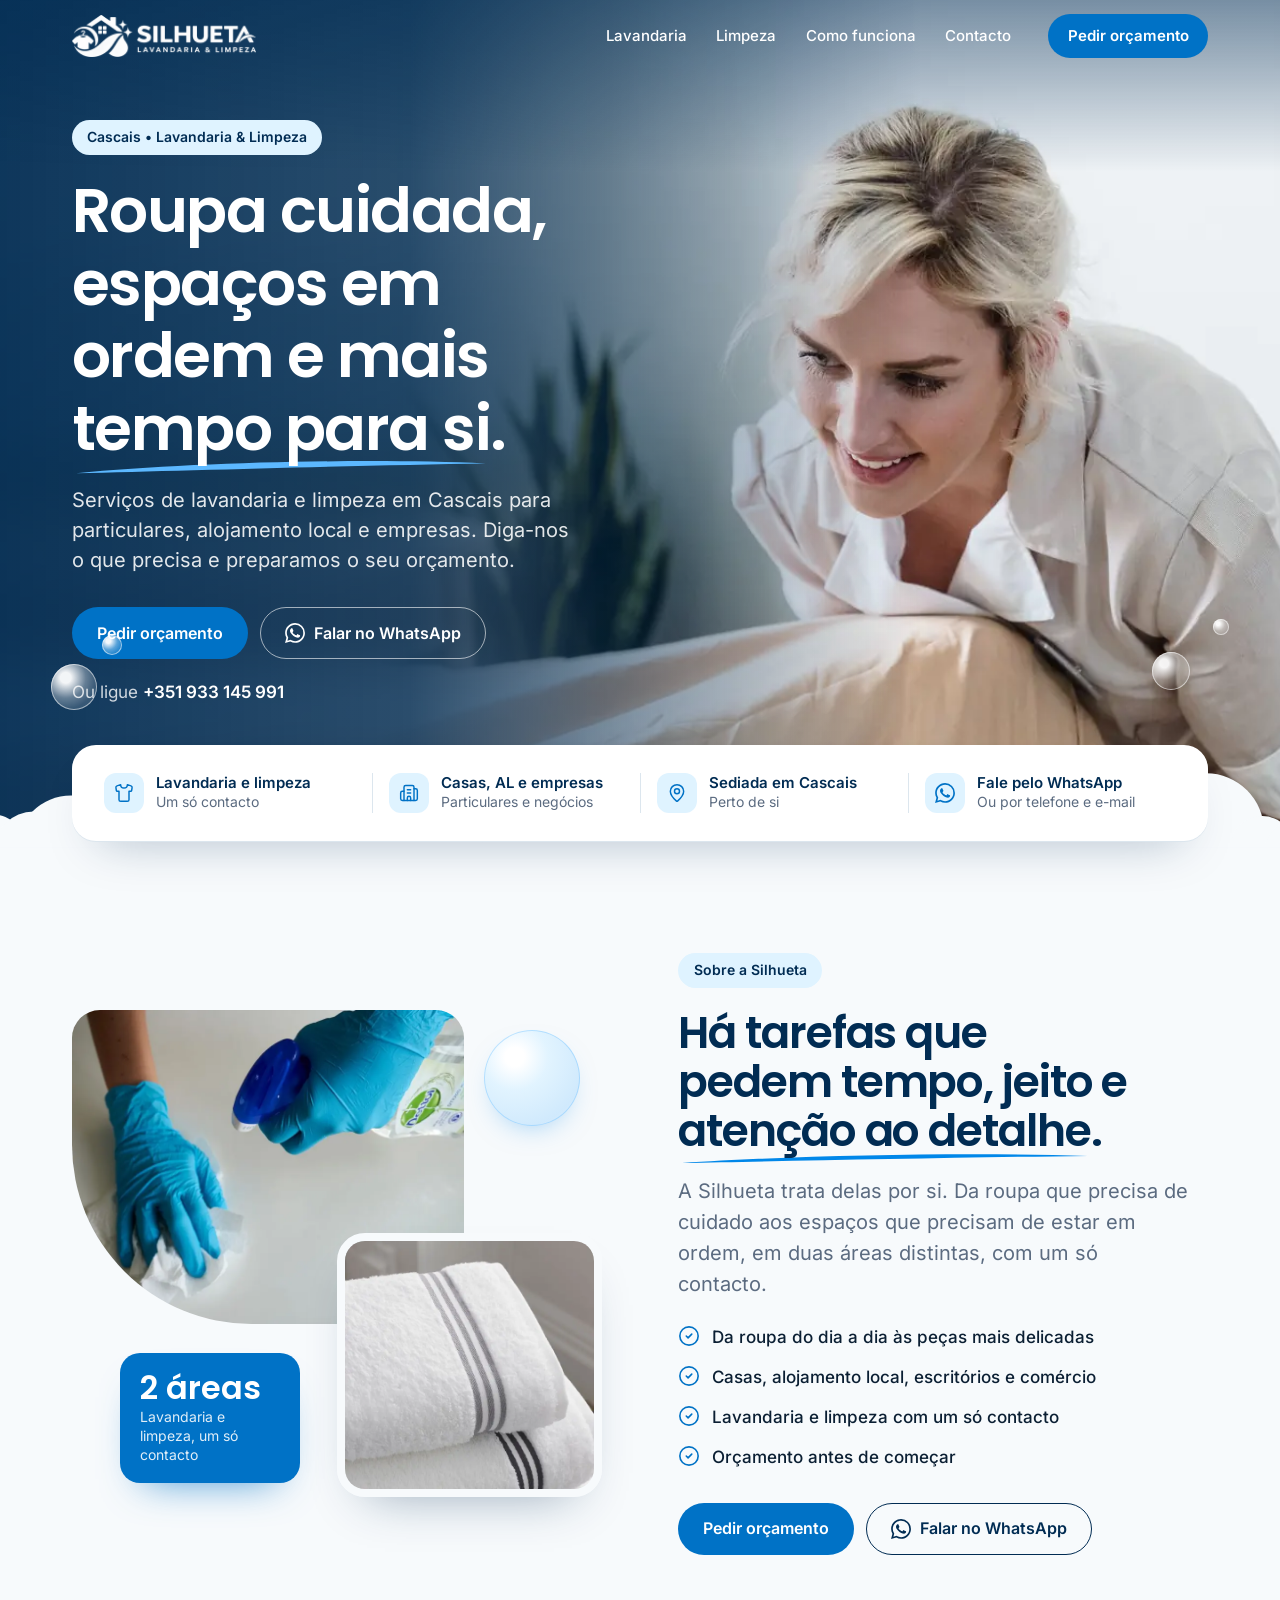
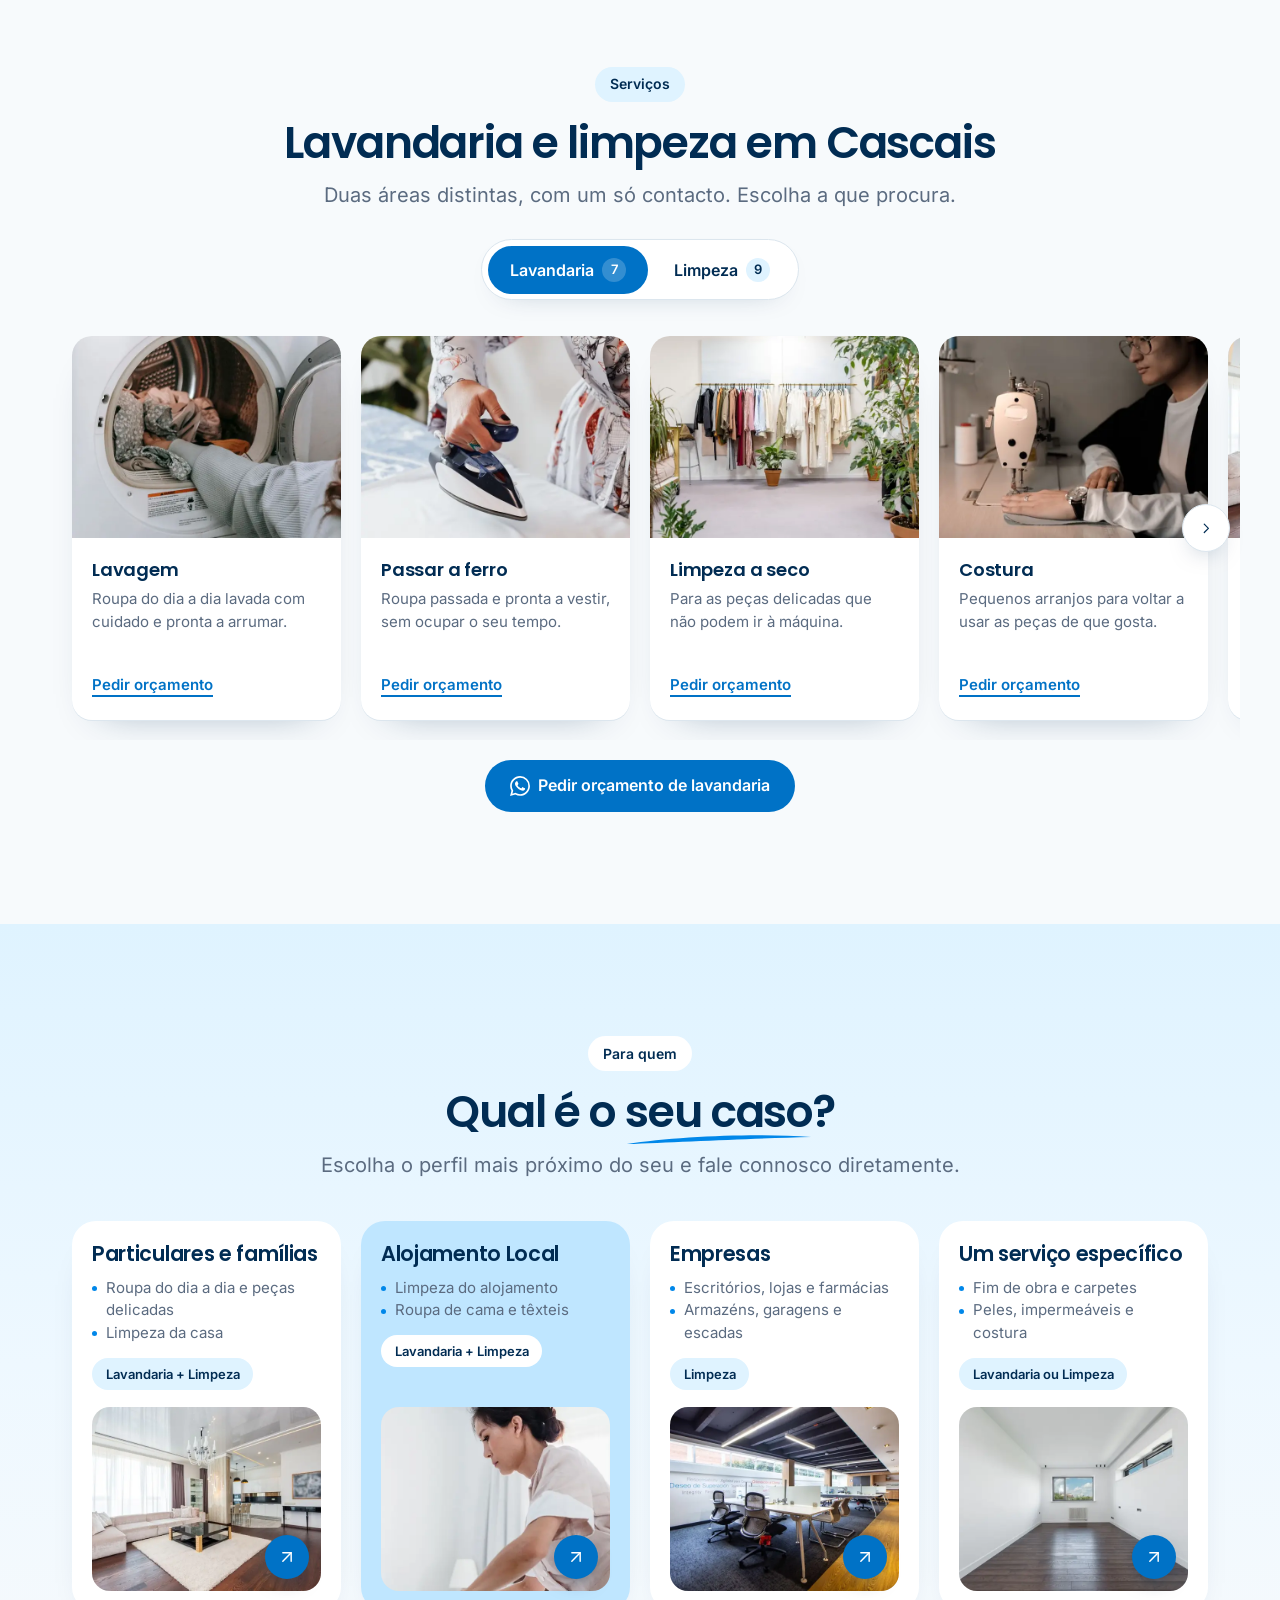
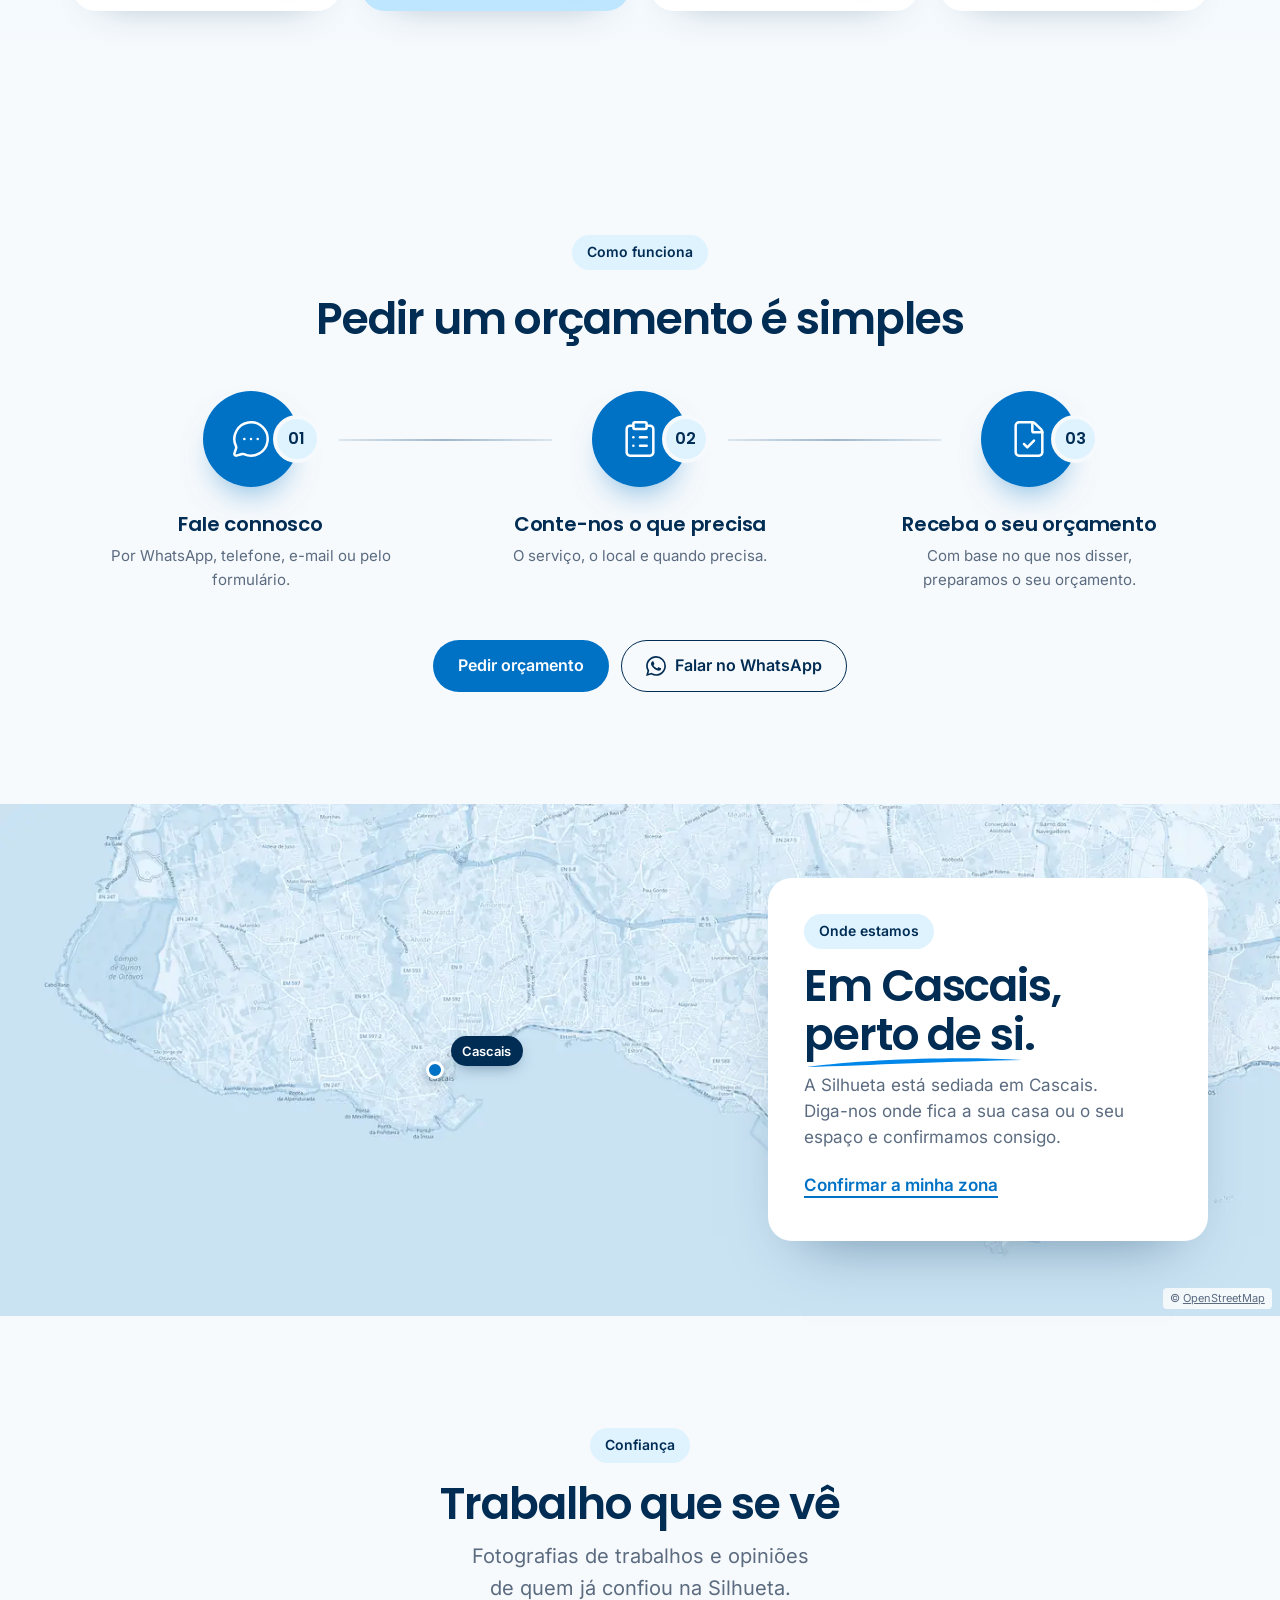
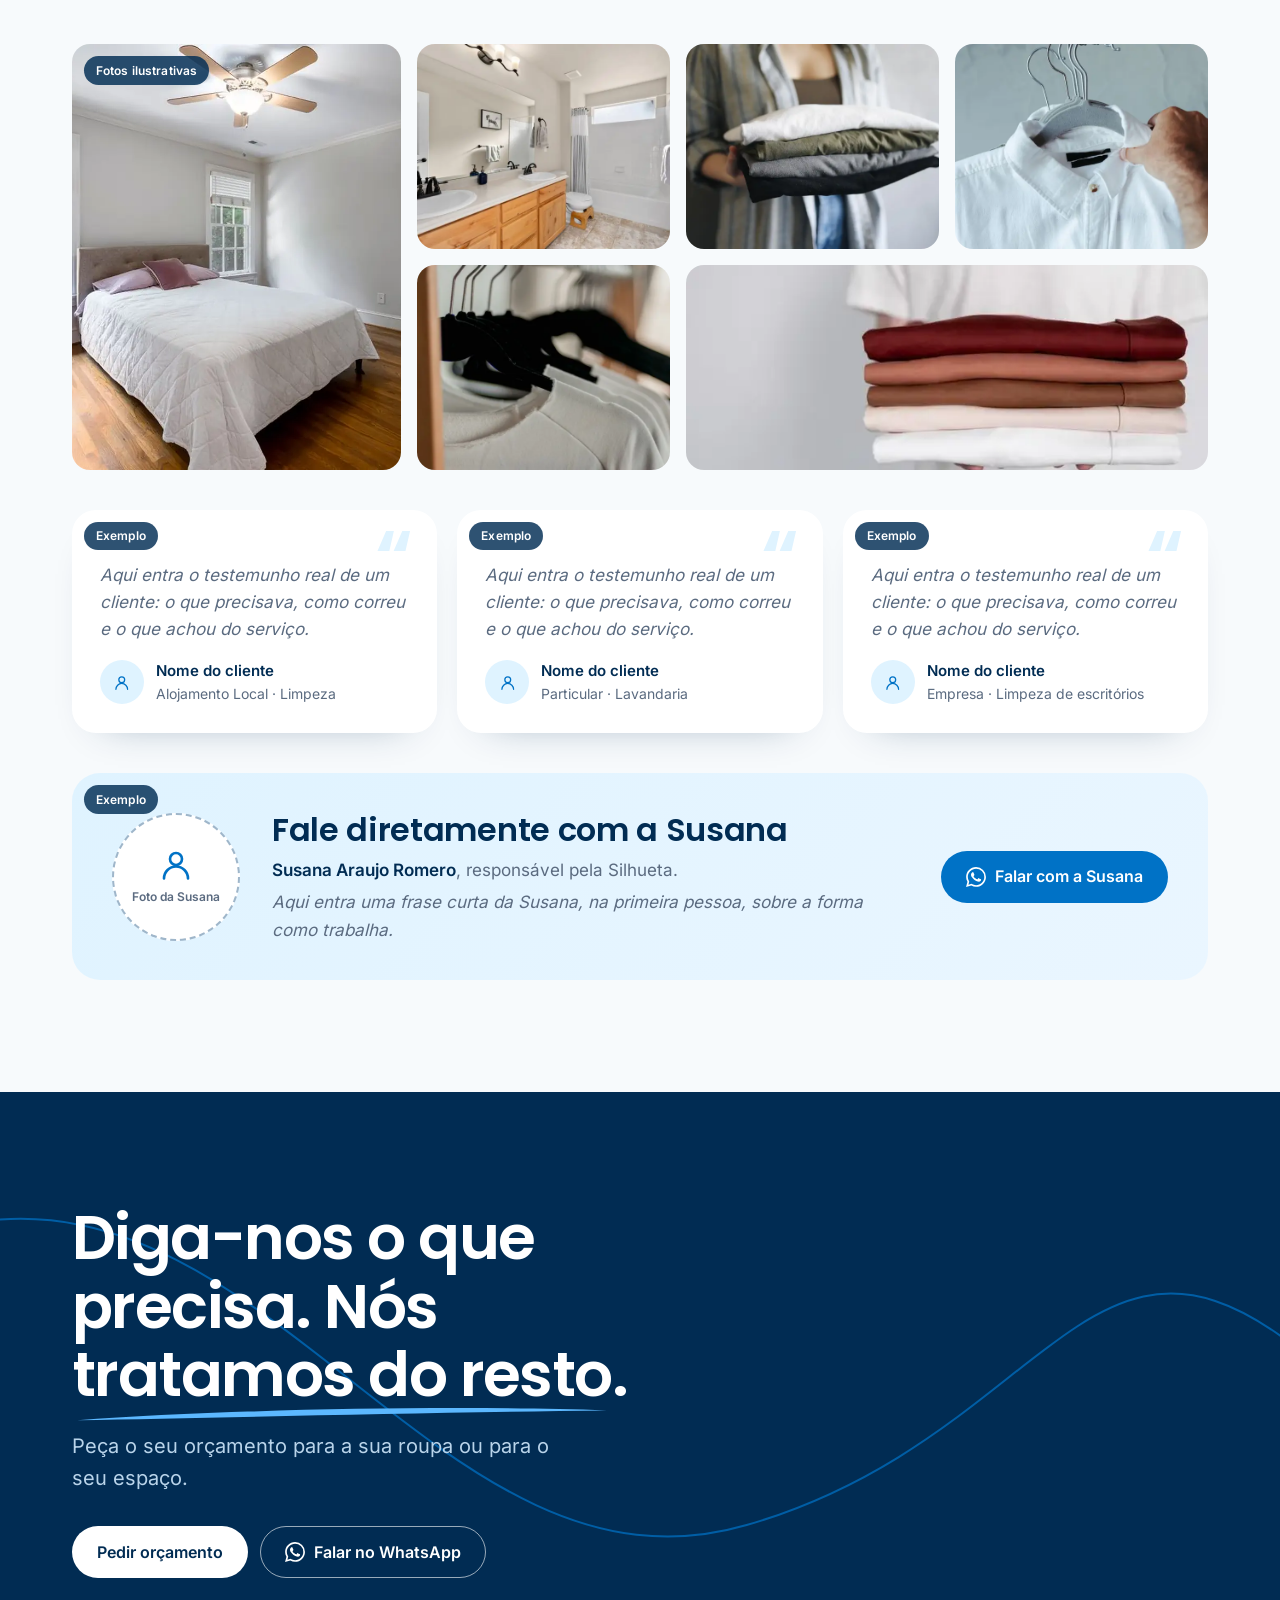
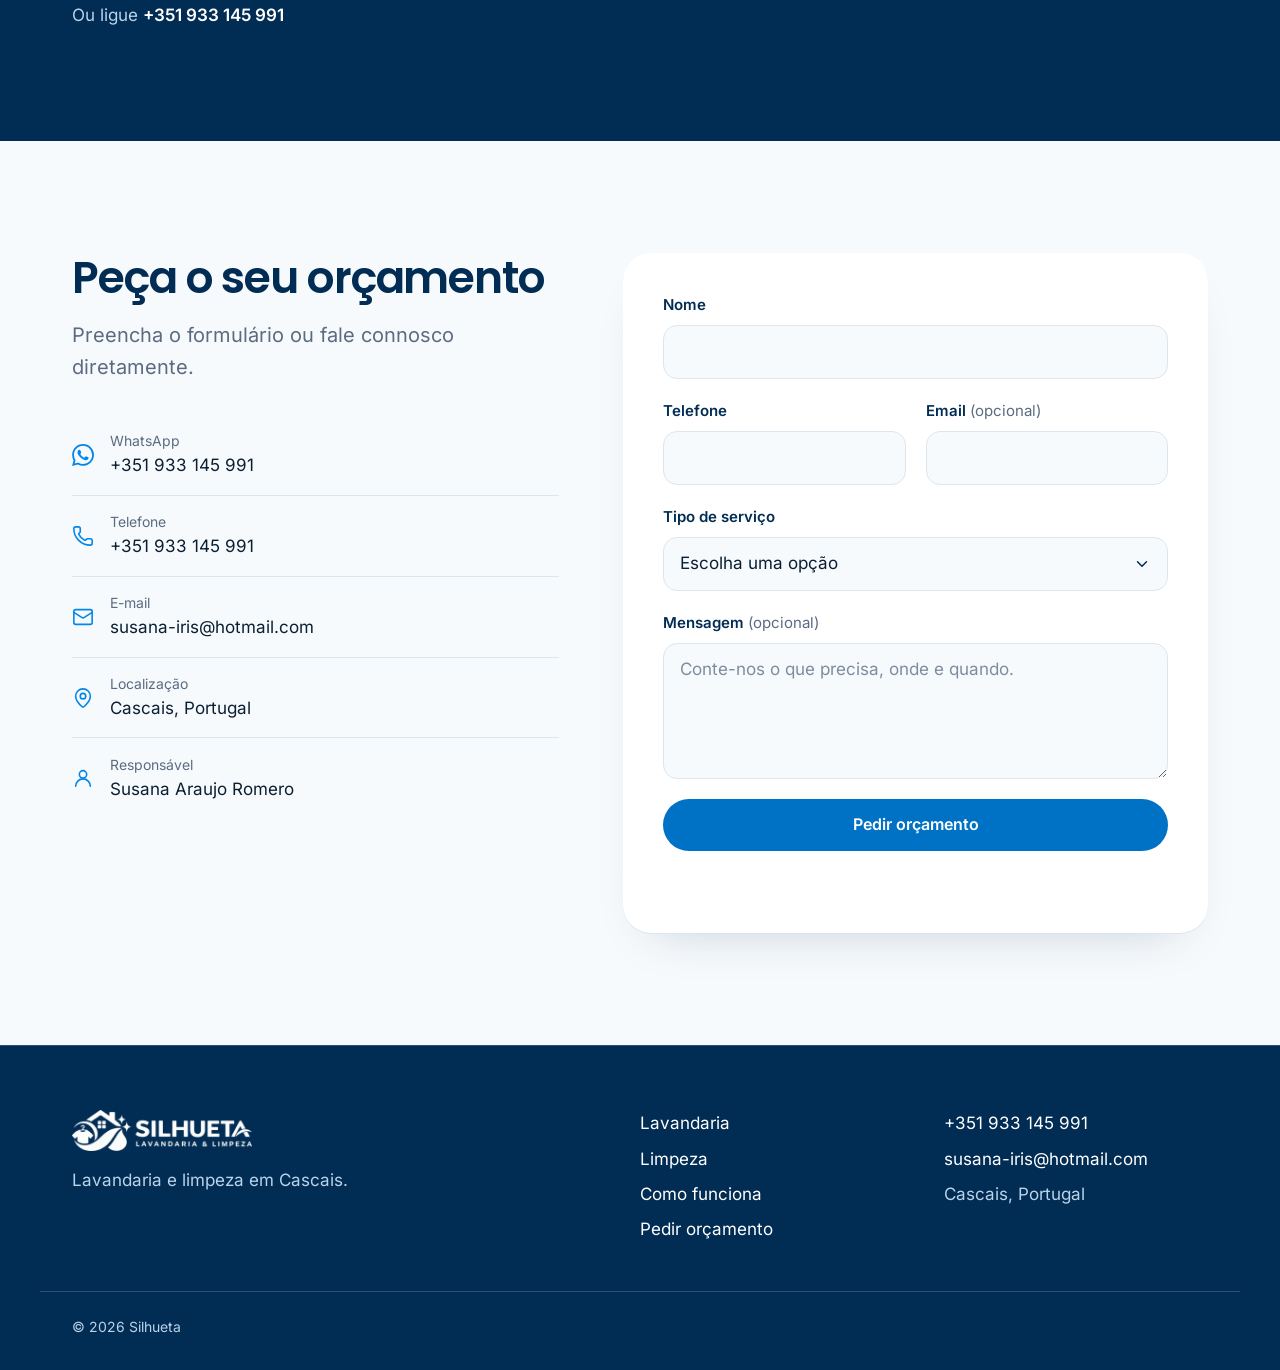
==== commit d67bef9b: "Refinar dobras: passos, Cascais com mapa e Confiança (demo) - Como funciona: passos com ícones, núme" ====
--- a/site/index.html
+++ b/site/index.html
@@ -83,6 +83,9 @@
     <symbol id="i-chevron-right" viewBox="0 0 24 24"><path d="m9 18 6-6-6-6"/></symbol>
     <symbol id="i-check" viewBox="0 0 24 24"><circle cx="12" cy="12" r="10"/><path d="m9 12 2 2 4-4"/></symbol>
     <symbol id="i-arrow" viewBox="0 0 24 24"><path d="M7 7h10v10"/><path d="M7 17 17 7"/></symbol>
+    <symbol id="i-chat" viewBox="0 0 24 24"><path d="M2.992 16.342a2 2 0 0 1 .094 1.167l-1.065 3.29a1 1 0 0 0 1.236 1.168l3.413-.998a2 2 0 0 1 1.099.092 10 10 0 1 0-4.777-4.719"/><path d="M8 12h.01"/><path d="M12 12h.01"/><path d="M16 12h.01"/></symbol>
+    <symbol id="i-clipboard" viewBox="0 0 24 24"><rect width="8" height="4" x="8" y="2" rx="1" ry="1"/><path d="M16 4h2a2 2 0 0 1 2 2v14a2 2 0 0 1-2 2H6a2 2 0 0 1-2-2V6a2 2 0 0 1 2-2h2"/><path d="M12 11h4"/><path d="M12 16h4"/><path d="M8 11h.01"/><path d="M8 16h.01"/></symbol>
+    <symbol id="i-file-check" viewBox="0 0 24 24"><path d="M6 22a2 2 0 0 1-2-2V4a2 2 0 0 1 2-2h8a2.4 2.4 0 0 1 1.704.706l3.588 3.588A2.4 2.4 0 0 1 20 8v12a2 2 0 0 1-2 2z"/><path d="M14 2v5a1 1 0 0 0 1 1h5"/><path d="m9 15 2 2 4-4"/></symbol>
     <symbol id="i-menu" viewBox="0 0 24 24"><path d="M4 5h16"/><path d="M4 12h16"/><path d="M4 19h16"/></symbol>
     <symbol id="i-x" viewBox="0 0 24 24"><path d="M18 6 6 18"/><path d="m6 6 12 12"/></symbol>
   </defs>
@@ -450,71 +453,124 @@
   <!-- 07 — Como funciona -->
   <section class="steps" id="como-funciona" aria-labelledby="steps-title">
     <div class="wrap">
-      <h2 id="steps-title">Como funciona</h2>
+      <div class="steps-head">
+        <p class="eyebrow eyebrow-soft">Como funciona</p>
+        <h2 id="steps-title">Pedir um orçamento é simples</h2>
+      </div>
       <ol class="step-list">
         <li>
+          <div class="step-ico" aria-hidden="true"><svg class="ico"><use href="#i-chat"/></svg><span class="step-num">01</span></div>
           <h3>Fale connosco</h3>
-          <p>Por WhatsApp, telefone, e-mail ou pelo formulário.</p>
+          <p>Por WhatsApp, telefone, <span class="nowrap">e-mail</span> ou pelo formulário.</p>
         </li>
         <li>
+          <div class="step-ico" aria-hidden="true"><svg class="ico"><use href="#i-clipboard"/></svg><span class="step-num">02</span></div>
           <h3>Conte-nos o que precisa</h3>
           <p>O serviço, o local e quando precisa.</p>
         </li>
         <li>
+          <div class="step-ico" aria-hidden="true"><svg class="ico"><use href="#i-file-check"/></svg><span class="step-num">03</span></div>
           <h3>Receba o seu orçamento</h3>
           <p>Com base no que nos disser, preparamos o seu orçamento.</p>
         </li>
       </ol>
-    </div>
-  </section>
-
-  <!-- 08 — Cascais -->
+      <div class="steps-cta">
+        <a class="btn btn-primary" href="#contacto">Pedir orçamento</a>
+        <a class="btn btn-ghost" href="https://wa.me/351933145991?text=Ol%C3%A1!%20Gostaria%20de%20pedir%20um%20or%C3%A7amento." target="_blank" rel="noopener">
+          <svg class="ico" aria-hidden="true"><use href="#i-whatsapp"/></svg>
+          Falar no WhatsApp
+        </a>
+      </div>
+    </div>
+  </section>
+
+  <!-- 08 — Cascais: mapa de fundo + caixa -->
   <section class="place" aria-labelledby="place-title">
-    <svg class="flow flow-place" viewBox="0 0 1200 300" preserveAspectRatio="none" aria-hidden="true" focusable="false">
-      <path d="M-20 250 C 200 260, 330 90, 560 110 S 900 250, 1220 60" />
-    </svg>
+    <div class="place-media">
+      <picture>
+        <source media="(min-width: 900px)" srcset="assets/img/fotos/mapa-cascais-1400.webp 1400w, assets/img/fotos/mapa-cascais-2560.webp 2560w" sizes="100vw">
+        <img src="assets/img/fotos/mapa-cascais-1400.webp" width="1400" height="560" loading="lazy" alt="Mapa da costa de Cascais, entre o Cabo Raso e Oeiras">
+      </picture>
+      <span class="place-pin" aria-hidden="true"><span class="pin-dot"></span><span class="pin-label">Cascais</span></span>
+      <small class="map-credit">© <a href="https://www.openstreetmap.org/copyright" target="_blank" rel="noopener">OpenStreetMap</a></small>
+    </div>
     <div class="wrap place-inner">
-      <p class="place-word" aria-hidden="true">Cascais</p>
-      <div class="place-text">
+      <div class="place-box">
+        <p class="eyebrow eyebrow-soft">Onde estamos</p>
         <h2 id="place-title">Em Cascais, <span class="mark">perto de si</span>.</h2>
-        <p>A Silhueta está sediada em Cascais. Diga-nos onde fica a sua casa ou o seu espaço e confirmamos consigo.</p>
+        <p>A Silhueta está sediada em Cascais. <span class="nowrap">Diga-nos</span> onde fica a sua casa ou o seu espaço e confirmamos consigo.</p>
         <!-- TODO: zonas atendidas, quando confirmadas pela cliente -->
-      </div>
-    </div>
-  </section>
-
-  <!-- 09 — Confiança -->
-  <section class="trust" aria-labelledby="trust-title">
+        <a class="text-link" href="https://wa.me/351933145991?text=Ol%C3%A1!%20Gostaria%20de%20saber%20se%20atendem%20na%20minha%20zona." target="_blank" rel="noopener">Confirmar a minha zona</a>
+      </div>
+    </div>
+  </section>
+
+  <!-- 09 — Confiança (VERSÃO DE DEMONSTRAÇÃO)
+       Galeria com fotos ilustrativas, testemunhos de exemplo e espaço para a foto da Susana.
+       Antes de publicar: substituir por material real e retirar os elementos .demo-badge. -->
+  <section class="trust is-demo" aria-labelledby="trust-title">
     <div class="wrap">
-      <div class="trust-grid">
-        <h2 id="trust-title">O que pode esperar</h2>
-        <ul class="trust-points" role="list">
-          <li><h3>Um contacto direto</h3><p>Fala diretamente com a Silhueta, por WhatsApp, telefone ou e-mail.</p></li>
-          <li><h3>Duas áreas, um só contacto</h3><p>Lavandaria e limpeza no mesmo pedido.</p></li>
-          <li><h3>Orçamento antes de começar</h3><p>Sabe o que vai ser feito antes de avançar.</p></li>
-        </ul>
-      </div>
-
-      <!--
-        ESPAÇOS RESERVADOS — só para conteúdo real enviado pela cliente.
-        Para pré-visualizar: abrir a página com ?reservados no fim do URL.
-        Para publicar: preencher e retirar o atributo "hidden".
-      -->
-      <div class="reserved" data-reserved hidden>
-        <h3 class="reserved-title">Opiniões de clientes</h3>
-        <div class="reserved-grid">
-          <blockquote class="reserved-slot">Testemunho real de cliente</blockquote>
-          <blockquote class="reserved-slot">Testemunho real de cliente</blockquote>
-          <blockquote class="reserved-slot">Avaliação real (ex.: Google)</blockquote>
-        </div>
-      </div>
-      <div class="reserved" data-reserved hidden>
-        <h3 class="reserved-title">Trabalhos da Silhueta</h3>
-        <div class="reserved-grid">
-          <div class="reserved-slot reserved-photo">Fotografia real</div>
-          <div class="reserved-slot reserved-photo">Fotografia real</div>
-          <div class="reserved-slot reserved-photo">Fotografia real</div>
-        </div>
+      <div class="trust-head">
+        <p class="eyebrow eyebrow-soft">Confiança</p>
+        <h2 id="trust-title">Trabalho que se vê</h2>
+        <p>Fotografias de trabalhos e opiniões de quem já confiou na Silhueta.</p>
+      </div>
+
+      <div class="gallery">
+        <span class="demo-badge">Fotos ilustrativas</span>
+          <figure class="gal-item"><img src="assets/img/galeria/quarto.webp" width="640" height="800" loading="lazy" alt="Quarto arrumado com roupa de cama branca"></figure>
+          <figure class="gal-item"><img src="assets/img/galeria/casa-de-banho.webp" width="640" height="480" loading="lazy" alt="Casa de banho limpa e luminosa"></figure>
+          <figure class="gal-item"><img src="assets/img/galeria/camisas-dobradas.webp" width="640" height="480" loading="lazy" alt="Camisas dobradas e empilhadas"></figure>
+          <figure class="gal-item"><img src="assets/img/galeria/camisa-cabide.webp" width="640" height="480" loading="lazy" alt="Camisa branca passada num cabide"></figure>
+          <figure class="gal-item"><img src="assets/img/galeria/t-shirts-cabides.webp" width="640" height="480" loading="lazy" alt="T-shirts brancas em cabides"></figure>
+          <figure class="gal-item"><img src="assets/img/galeria/roupa-dobrada.webp" width="640" height="480" loading="lazy" alt="Pilha de roupa dobrada"></figure>
+      </div>
+
+      <div class="testimonials">
+          <figure class="t-card">
+            <span class="demo-badge">Exemplo</span>
+            <span class="t-quote" aria-hidden="true">&ldquo;</span>
+            <blockquote>Aqui entra o testemunho real de um cliente: o que precisava, como correu e o que achou do serviço.</blockquote>
+            <figcaption>
+              <span class="t-avatar" aria-hidden="true"><svg class="ico"><use href="#i-user"/></svg></span>
+              <span><strong>Nome do cliente</strong>Alojamento Local · Limpeza</span>
+            </figcaption>
+          </figure>
+          <figure class="t-card">
+            <span class="demo-badge">Exemplo</span>
+            <span class="t-quote" aria-hidden="true">&ldquo;</span>
+            <blockquote>Aqui entra o testemunho real de um cliente: o que precisava, como correu e o que achou do serviço.</blockquote>
+            <figcaption>
+              <span class="t-avatar" aria-hidden="true"><svg class="ico"><use href="#i-user"/></svg></span>
+              <span><strong>Nome do cliente</strong>Particular · Lavandaria</span>
+            </figcaption>
+          </figure>
+          <figure class="t-card">
+            <span class="demo-badge">Exemplo</span>
+            <span class="t-quote" aria-hidden="true">&ldquo;</span>
+            <blockquote>Aqui entra o testemunho real de um cliente: o que precisava, como correu e o que achou do serviço.</blockquote>
+            <figcaption>
+              <span class="t-avatar" aria-hidden="true"><svg class="ico"><use href="#i-user"/></svg></span>
+              <span><strong>Nome do cliente</strong>Empresa · Limpeza de escritórios</span>
+            </figcaption>
+          </figure>
+      </div>
+
+      <div class="susana">
+        <span class="demo-badge">Exemplo</span>
+        <div class="susana-photo" aria-hidden="true">
+          <svg class="ico"><use href="#i-user"/></svg>
+          <span>Foto da Susana</span>
+        </div>
+        <div class="susana-text">
+          <h3>Fale diretamente com a Susana</h3>
+          <p><strong>Susana Araujo Romero</strong>, responsável pela Silhueta.</p>
+          <p class="susana-quote">Aqui entra uma frase curta da Susana, na primeira pessoa, sobre a forma como trabalha.</p>
+        </div>
+        <a class="btn btn-primary" href="https://wa.me/351933145991?text=Ol%C3%A1%20Susana!%20Gostaria%20de%20pedir%20um%20or%C3%A7amento." target="_blank" rel="noopener">
+          <svg class="ico" aria-hidden="true"><use href="#i-whatsapp"/></svg>
+          Falar com a Susana
+        </a>
       </div>
     </div>
   </section>
--- a/site/css/styles.css
+++ b/site/css/styles.css
@@ -985,113 +985,352 @@
   .case-card:hover .case-go { animation: jelly .7s .15s both; }
 }
 
-/* ---------- 07 Como funciona ---------- */
+/* ---------- 07 Como funciona (passos com ícone e ligação) ---------- */
 
 .steps { padding: 0 0 var(--section); }
+.steps-head {
+  display: flex;
+  flex-direction: column;
+  align-items: center;
+  gap: .25rem;
+  margin-bottom: 3rem;
+  text-align: center;
+}
 .steps h2 { color: var(--navy); }
+
 .step-list {
-  display: grid;
-  gap: 2rem;
-  margin-top: 2.5rem;
-  counter-reset: step;
+  --ico: 96px;
+  display: grid;
+  gap: 2.5rem;
+  counter-reset: none;
 }
 @media (min-width: 760px) {
-  .step-list { grid-template-columns: repeat(3, 1fr); gap: 2.5rem; }
+  .step-list { grid-template-columns: repeat(3, 1fr); gap: 2rem; }
 }
 .step-list li {
-  counter-increment: step;
-  padding-top: 1.5rem;
-  border-top: 2px solid var(--navy);
-}
-.step-list li::before {
-  content: counter(step);
-  display: block;
-  margin-bottom: 1rem;
+  position: relative;
+  display: flex;
+  flex-direction: column;
+  align-items: center;
+  text-align: center;
+}
+
+.step-ico {
+  position: relative;
+  display: grid;
+  place-items: center;
+  width: var(--ico); height: var(--ico);
+  margin-bottom: 1.5rem;
+  border-radius: 50%;
+  background: var(--blue-ink);
+  color: var(--white);
+  box-shadow: 0 18px 36px -18px rgba(0, 114, 198, .7);
+}
+.step-ico .ico { width: 40px; height: 40px; stroke-width: 1.5; }
+.step-num {
+  position: absolute;
+  right: -22px;
+  top: 50%;
+  display: grid;
+  place-items: center;
+  width: 48px; height: 48px;
+  margin-top: -24px;
+  border-radius: 50%;
+  border: 4px solid var(--bg);
+  background: var(--light-blue);
+  color: var(--navy);
   font-family: var(--font-display);
   font-weight: 600;
-  font-size: 2.75rem;
-  line-height: 1;
-  color: var(--blue);
-}
-.step-list h3 { color: var(--navy); }
-.step-list p { margin-top: .35rem; color: var(--muted); max-width: 20rem; }
-
-/* ---------- 08 Cascais ---------- */
+  font-size: 1rem;
+}
+.step-list h3 { color: var(--navy); font-family: var(--font-display); font-size: 1.25rem; font-weight: 600; }
+.step-list p { margin-top: .4rem; max-width: 18rem; color: var(--muted); font-size: .9375rem; }
+
+/* Linha de ligação entre passos (desktop/tablet): desenha-se ao entrar */
+@media (min-width: 760px) {
+  .step-list li + li::before {
+    content: "";
+    position: absolute;
+    top: calc(var(--ico) / 2);
+    right: calc(50% + var(--ico) / 2 + 40px);
+    width: calc(100% + 2rem - var(--ico) - 80px);
+    height: 2px;
+    background: linear-gradient(90deg, var(--line), #9FB6CA, var(--line));
+    transform-origin: left center;
+  }
+}
+@media (prefers-reduced-motion: no-preference) {
+  .step-list li.reveal + li.reveal::before { transform: scaleX(0); transition: transform .8s var(--ease) .35s; }
+  .step-list li.reveal + li.reveal.is-in::before { transform: scaleX(1); }
+}
+/* Telemóvel: pequena linha vertical entre passos */
+@media (max-width: 759px) {
+  .step-list li + li::before {
+    content: "";
+    position: absolute;
+    top: -2.5rem;
+    left: 50%;
+    width: 2px;
+    height: 1.75rem;
+    margin-top: .375rem;
+    background: var(--line);
+  }
+}
+
+.steps-cta { display: flex; flex-wrap: wrap; justify-content: center; gap: .75rem; margin-top: 3rem; }
+@media (max-width: 639px) {
+  .steps-cta .btn { flex: 1 1 100%; }
+}
+
+@media (hover: hover) and (prefers-reduced-motion: no-preference) {
+  .step-list li:hover .step-ico { animation: jelly .7s both; }
+}
+
+/* ---------- 08 Cascais (mapa de fundo + caixa) ---------- */
 
 .place {
   position: relative;
+  isolation: isolate;
+  background: #CFE4F5;   /* cor do mar no mapa, enquanto a imagem carrega */
+}
+.place-media {
+  position: relative;
+  height: 340px;
+  overflow: hidden;
+}
+.place-media img {
+  width: 100%; height: 100%;
+  object-fit: cover;
+  object-position: 34% 52%;   /* ponto de Cascais na imagem */
+}
+.place-pin {
+  position: absolute;
+  left: 34%; top: 52%;
+  z-index: 1;
+}
+.pin-dot {
+  position: absolute;
+  left: -9px; top: -9px;
+  width: 18px; height: 18px;
+  border-radius: 50%;
+  background: var(--blue-ink);
+  border: 3px solid var(--white);
+  box-shadow: 0 4px 14px rgba(1, 44, 83, .45);
+}
+.pin-dot::before, .pin-dot::after {
+  content: "";
+  position: absolute;
+  inset: -3px;
+  border-radius: 50%;
+  border: 2px solid var(--blue);
+  opacity: 0;
+}
+.pin-label {
+  position: absolute;
+  left: 16px; top: -34px;
+  padding: .3rem .7rem;
+  border-radius: 999px;
+  background: var(--navy);
+  color: var(--white);
+  font-size: .8125rem;
+  font-weight: 600;
+  white-space: nowrap;
+  box-shadow: 0 6px 16px -6px rgba(1, 44, 83, .5);
+}
+@media (prefers-reduced-motion: no-preference) {
+  .pin-dot::before, .pin-dot::after { animation: ripple 2.8s ease-out infinite; }
+  .pin-dot::after { animation-delay: 1.4s; }
+}
+@keyframes ripple {
+  0%   { transform: scale(1); opacity: .7; }
+  100% { transform: scale(4.5); opacity: 0; }
+}
+.map-credit {
+  position: absolute;
+  right: .5rem; bottom: .4rem;
+  z-index: 1;
+  padding: .1rem .45rem;
+  border-radius: 4px;
+  background: rgba(255, 255, 255, .8);
+  color: var(--muted);
+  font-size: .6875rem;
+}
+.map-credit a { color: inherit; }
+
+.place-inner { position: relative; z-index: 2; margin-top: -4rem; padding-bottom: var(--section); }
+.place-box {
+  max-width: 440px;
+  padding: 1.75rem;
+  background: var(--white);
+  border-radius: 24px;
+  box-shadow: 0 30px 60px -34px rgba(1, 44, 83, .5);
+}
+.place-box .eyebrow { margin-bottom: .75rem; }
+.place-box h2 { color: var(--navy); font-size: var(--step-3); }
+.place-box p:not(.eyebrow) { margin: .75rem 0 1rem; color: var(--muted); font-size: var(--step-0); line-height: 1.55; }
+
+@media (min-width: 900px) {
+  .place {
+    display: flex;
+    align-items: center;
+    min-height: clamp(480px, 40vw, 620px);
+  }
+  .place-media { position: absolute; inset: 0; height: auto; }
+  .place-inner { margin-top: 0; padding-block: 4rem; display: flex; justify-content: flex-end; }
+  .place-box { padding: 2.25rem; }
+}
+@media (max-width: 899px) {
+  .place { background: var(--bg); }
+  .map-credit { bottom: auto; top: .4rem; }
+  .place-inner { padding-bottom: var(--section); }
+}
+
+/* ---------- 09 Confiança (galeria + testemunhos + Susana) ---------- */
+
+.trust { padding: var(--section) 0; }
+.trust-head {
+  display: flex;
+  flex-direction: column;
+  align-items: center;
+  gap: .75rem;
+  margin-bottom: 2.5rem;
+  text-align: center;
+}
+.trust-head .eyebrow { margin-bottom: .25rem; }
+.trust h2 { color: var(--navy); }
+.trust-head p:not(.eyebrow) { max-width: 40rem; color: var(--muted); font-size: var(--step-1); text-wrap: balance; }
+
+/* Selo de demonstração (retirar quando houver material real) */
+.demo-badge {
+  position: absolute;
+  top: 12px; left: 12px;
+  z-index: 3;
+  padding: .3rem .75rem;
+  border-radius: 999px;
+  background: rgba(1, 44, 83, .82);
+  color: var(--white);
+  font-size: .75rem;
+  font-weight: 600;
+  letter-spacing: .01em;
+  pointer-events: none;
+}
+
+/* Galeria em mosaico */
+.gallery {
+  position: relative;
+  display: grid;
+  grid-template-columns: 1fr 1fr;
+  gap: .75rem;
+}
+.gal-item {
+  margin: 0;
+  overflow: hidden;
+  border-radius: 18px;
+  aspect-ratio: 1;
   background: var(--light-blue);
-  padding: var(--section) 0;
-  overflow: hidden;
-}
-.flow-place {
-  inset: 0;
-  width: 100%;
-  height: 100%;
-}
-.flow-place path { stroke: var(--white); stroke-width: 3; }
-
-.place-inner {
+}
+.gal-item:first-of-type, .gal-item:last-of-type { grid-column: 1 / -1; aspect-ratio: 16 / 10; }
+.gal-item img { width: 100%; height: 100%; object-fit: cover; transition: transform .8s var(--ease); }
+@media (min-width: 760px) {
+  .gallery {
+    grid-template-columns: 1.3fr 1fr 1fr 1fr;
+    grid-template-rows: repeat(2, clamp(150px, 16vw, 230px));
+    gap: 1rem;
+  }
+  .gal-item, .gal-item:first-of-type, .gal-item:last-of-type { aspect-ratio: auto; grid-column: auto; }
+  .gal-item:first-of-type { grid-column: 1; grid-row: 1 / span 2; }
+  .gal-item:last-of-type { grid-column: 3 / span 2; }
+}
+@media (hover: hover) {
+  .gal-item:hover img { transform: scale(1.06); }
+}
+
+/* Testemunhos */
+.testimonials {
+  display: grid;
+  gap: 1rem;
+  margin-top: 2.5rem;
+}
+@media (min-width: 900px) {
+  .testimonials { grid-template-columns: repeat(3, 1fr); gap: 1.25rem; }
+}
+.t-card {
   position: relative;
+  display: flex;
+  flex-direction: column;
+  gap: 1rem;
+  margin: 0;
+  padding: 3.25rem 1.75rem 1.75rem;
+  background: var(--white);
+  border-radius: 24px;
+  box-shadow: 0 18px 40px -32px rgba(1, 44, 83, .45);
+}
+.t-quote {
+  position: absolute;
+  top: .6rem; right: 1.5rem;
+  color: var(--light-blue);
+  font-family: var(--font-display);
+  font-size: 5rem;
+  font-weight: 600;
+  line-height: 1;
+}
+.t-card blockquote { margin: 0; color: var(--muted); font-style: italic; line-height: 1.6; }
+.t-card figcaption { display: flex; align-items: center; gap: .75rem; margin-top: auto; color: var(--muted); font-size: .875rem; }
+.t-card figcaption strong { display: block; color: var(--navy); font-size: .9375rem; }
+.t-avatar {
+  display: grid;
+  place-items: center;
+  width: 44px; height: 44px;
+  flex: none;
+  border-radius: 50%;
+  background: var(--light-blue);
+  color: var(--blue-ink);
+}
+
+/* Fale com a Susana */
+.susana {
+  position: relative;
   display: grid;
   gap: 1.5rem;
+  justify-items: center;
+  margin-top: 2.5rem;
+  padding: 3rem 1.75rem 2rem;
+  border-radius: 28px;
+  background: linear-gradient(135deg, var(--light-blue) 0%, #EAF6FF 100%);
+  text-align: center;
 }
 @media (min-width: 900px) {
-  .place-inner { grid-template-columns: 1.3fr 1fr; align-items: end; gap: 3rem; }
-}
-.place-word {
-  font-family: var(--font-display);
-  font-size: var(--step-5);
-  font-weight: 600;
-  line-height: .85;
-  letter-spacing: -0.04em;
-  color: var(--navy);
-}
-.place-text h2 { color: var(--navy); font-size: var(--step-2); }
-.place-text p {
-  margin-top: .75rem;
-  max-width: 26rem;
-  color: var(--navy);
-  font-size: var(--step-1);
-  line-height: 1.5;
-}
-
-/* ---------- 09 Confiança ---------- */
-
-.trust { padding: var(--section) 0; }
-.trust-grid { display: grid; gap: 2rem; }
-@media (min-width: 900px) {
-  .trust-grid { grid-template-columns: 5fr 7fr; gap: 4rem; }
-}
-.trust h2 { color: var(--navy); }
-.trust-points li {
-  padding: 1.35rem 0;
-  border-top: 1px solid var(--line);
-}
-.trust-points li:last-child { border-bottom: 1px solid var(--line); }
-.trust-points h3 { color: var(--navy); }
-.trust-points p { margin-top: .25rem; color: var(--muted); }
-
-/* Espaços reservados para provas sociais reais */
-.reserved { margin-top: 3.5rem; }
-.reserved[hidden] { display: none; }
-.reserved-title { color: var(--navy); margin-bottom: 1rem; }
-.reserved-grid { display: grid; gap: 1rem; }
-@media (min-width: 760px) {
-  .reserved-grid { grid-template-columns: repeat(3, 1fr); }
-}
-.reserved-slot {
+  .susana {
+    grid-template-columns: auto 1fr auto;
+    align-items: center;
+    justify-items: start;
+    gap: 2rem;
+    padding: 2.25rem 2.5rem;
+    text-align: left;
+  }
+}
+.susana-photo {
   display: grid;
   place-items: center;
-  min-height: 140px;
-  padding: 1.5rem;
-  border: 1.5px dashed #9FB6CA;
-  border-radius: var(--radius);
+  align-content: center;
+  gap: .25rem;
+  width: 128px; height: 128px;
+  border-radius: 50%;
+  border: 2px dashed #9FB6CA;
+  background: var(--white);
   color: var(--muted);
-  font-size: var(--step--1);
-  text-align: center;
-}
-.reserved-photo { aspect-ratio: 4 / 3; background: var(--light-blue); }
+  font-size: .75rem;
+  font-weight: 600;
+}
+.susana-photo .ico { width: 36px; height: 36px; color: var(--blue-ink); }
+.susana h3 { color: var(--navy); font-family: var(--font-display); font-size: var(--step-2); font-weight: 600; }
+.susana-text p { margin-top: .35rem; color: var(--muted); }
+.susana-text strong { color: var(--navy); }
+.susana-quote { font-style: italic; }
+
+@media (hover: hover) and (prefers-reduced-motion: no-preference) {
+  .t-card:hover { animation: jelly-soft .8s both; }
+}
 
 /* ---------- 10 CTA final ---------- */
 
@@ -1292,8 +1531,7 @@
   .eyebrow:hover { animation: jelly .7s both; }
 
   .benefit-bar li:hover .benefit-ico,
-  .contact-list a:hover .ico,
-  .step-list li:hover::before { animation: jelly .7s both; }
+  .contact-list a:hover .ico { animation: jelly .7s both; }
 
   .svc-card:hover { animation: jelly-soft .8s both; }
 }
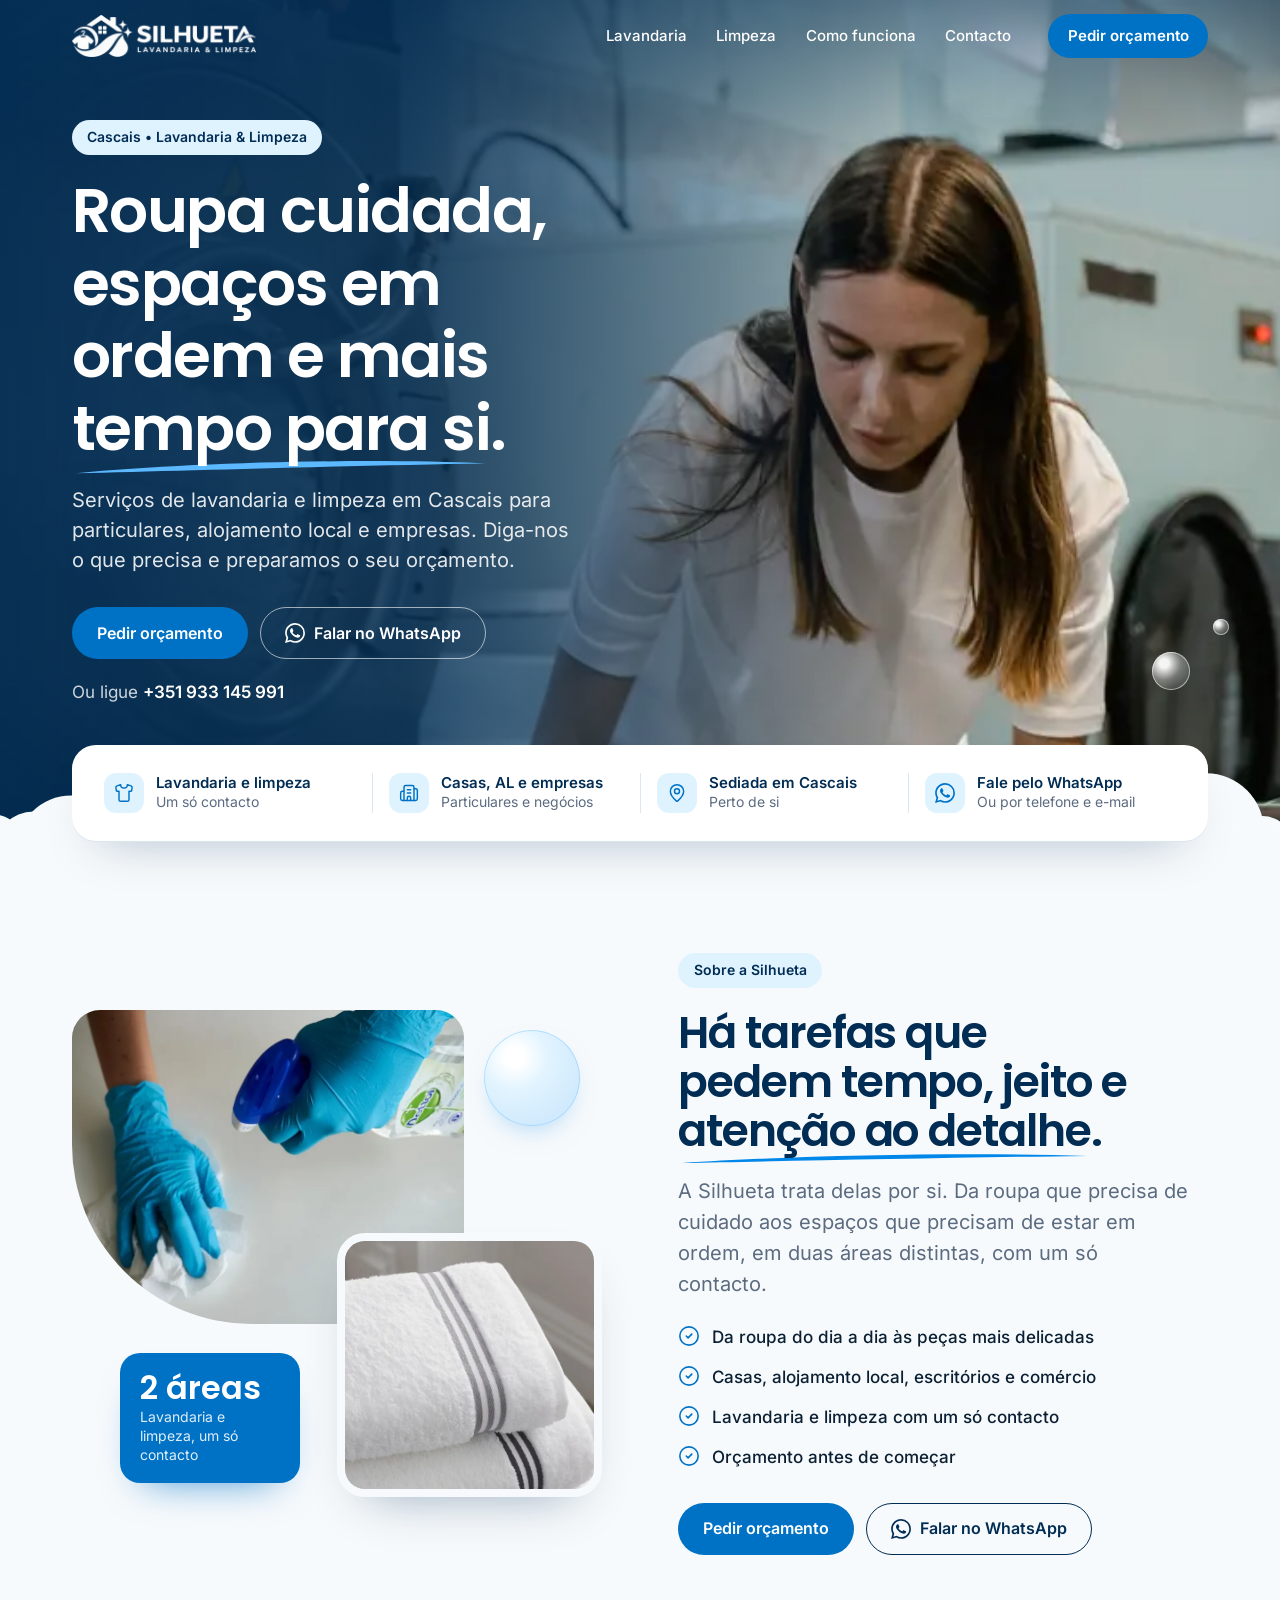
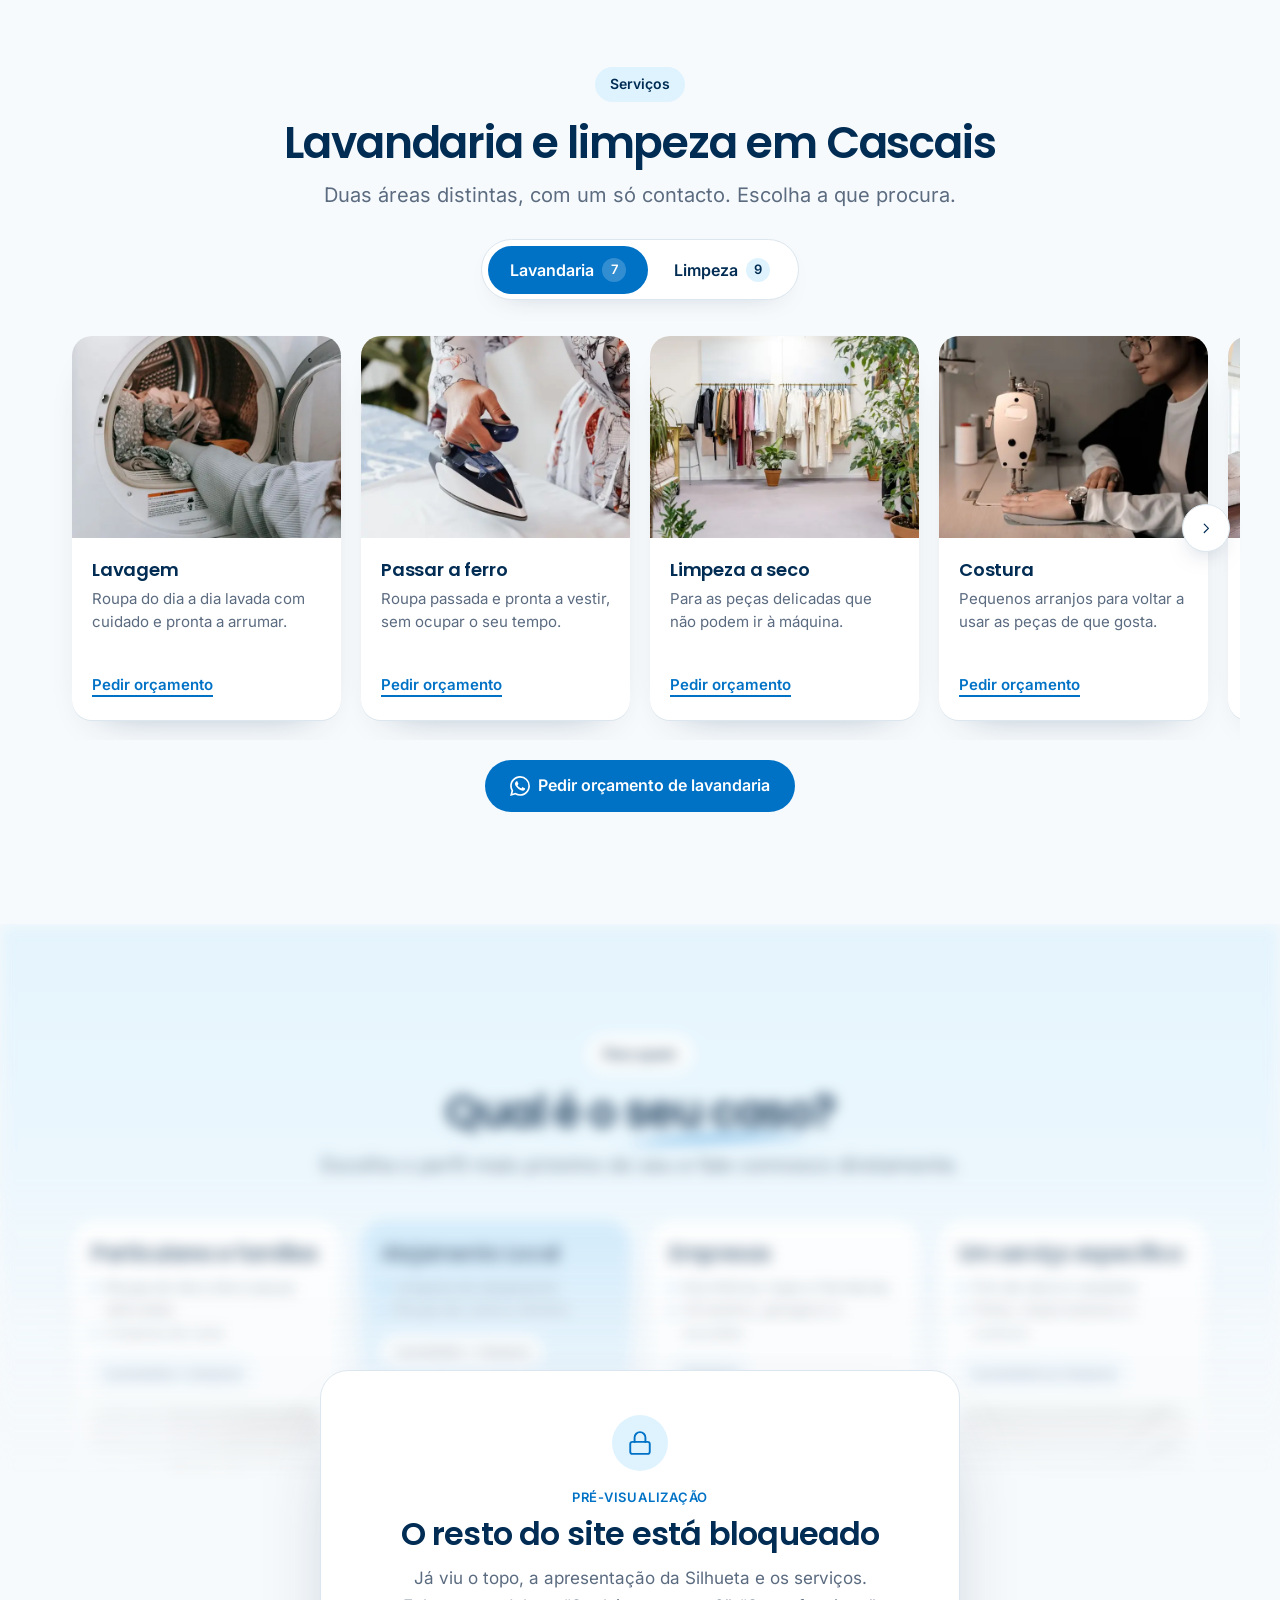
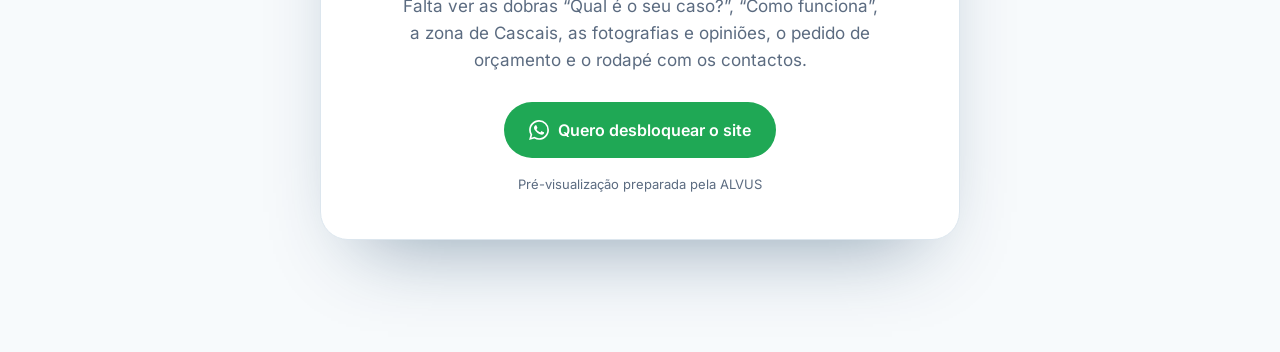
==== commit 600b5fc1: "Pré-visualização bloqueada + novo hero de lavandaria - Hero: foto de lavandaria profissional (azul e" ====
--- a/site/index.html
+++ b/site/index.html
@@ -21,7 +21,7 @@
   <link rel="preload" href="assets/fonts/inter-latin.woff2" as="font" type="font/woff2" crossorigin>
   <link rel="preload" as="image" type="image/webp" href="assets/img/fotos/hero-mobile.webp" media="(max-width: 639px)">
   <link rel="preload" as="image" type="image/webp" imagesrcset="assets/img/fotos/hero-desktop-1600.webp 1600w, assets/img/fotos/hero-desktop-2400.webp 2400w" imagesizes="100vw" media="(min-width: 640px)">
-  <link rel="stylesheet" href="css/styles.css">
+  <link rel="stylesheet" href="css/styles.css?v=202609292238">
   <script>document.documentElement.classList.add('js')</script>
 
   <script type="application/ld+json">
@@ -86,6 +86,8 @@
     <symbol id="i-chat" viewBox="0 0 24 24"><path d="M2.992 16.342a2 2 0 0 1 .094 1.167l-1.065 3.29a1 1 0 0 0 1.236 1.168l3.413-.998a2 2 0 0 1 1.099.092 10 10 0 1 0-4.777-4.719"/><path d="M8 12h.01"/><path d="M12 12h.01"/><path d="M16 12h.01"/></symbol>
     <symbol id="i-clipboard" viewBox="0 0 24 24"><rect width="8" height="4" x="8" y="2" rx="1" ry="1"/><path d="M16 4h2a2 2 0 0 1 2 2v14a2 2 0 0 1-2 2H6a2 2 0 0 1-2-2V6a2 2 0 0 1 2-2h2"/><path d="M12 11h4"/><path d="M12 16h4"/><path d="M8 11h.01"/><path d="M8 16h.01"/></symbol>
     <symbol id="i-file-check" viewBox="0 0 24 24"><path d="M6 22a2 2 0 0 1-2-2V4a2 2 0 0 1 2-2h8a2.4 2.4 0 0 1 1.704.706l3.588 3.588A2.4 2.4 0 0 1 20 8v12a2 2 0 0 1-2 2z"/><path d="M14 2v5a1 1 0 0 0 1 1h5"/><path d="m9 15 2 2 4-4"/></symbol>
+    <symbol id="i-arrow-right" viewBox="0 0 24 24"><path d="M5 12h14"/><path d="m12 5 7 7-7 7"/></symbol>
+    <symbol id="i-lock" viewBox="0 0 24 24"><rect width="18" height="11" x="3" y="11" rx="2" ry="2"/><path d="M7 11V7a5 5 0 0 1 10 0v4"/></symbol>
     <symbol id="i-menu" viewBox="0 0 24 24"><path d="M4 5h16"/><path d="M4 12h16"/><path d="M4 19h16"/></symbol>
     <symbol id="i-x" viewBox="0 0 24 24"><path d="M18 6 6 18"/><path d="m6 6 12 12"/></symbol>
   </defs>
@@ -111,12 +113,12 @@
       <ul>
         <li><a href="#lavandaria">Lavandaria</a></li>
         <li><a href="#limpeza">Limpeza</a></li>
-        <li><a href="#como-funciona">Como funciona</a></li>
-        <li><a href="#contacto">Contacto</a></li>
+        <li><a href="#preview-unlock">Como funciona</a></li>
+        <li><a href="#preview-unlock">Contacto</a></li>
       </ul>
     </nav>
 
-    <a class="btn btn-primary btn-sm header-cta" href="#contacto">Pedir orçamento</a>
+    <a class="btn btn-primary btn-sm header-cta" href="#preview-unlock">Pedir orçamento</a>
 
     <button class="menu-toggle" type="button" aria-expanded="false" aria-controls="menu">
       <svg class="ico ico-open" aria-hidden="true"><use href="#i-menu"/></svg>
@@ -133,16 +135,16 @@
     <!-- Foto provisória (Pexels): substituir por foto real mantendo nomes e proporções -->
     <picture class="hero-bg">
       <source media="(min-width: 640px)" srcset="assets/img/fotos/hero-desktop-1600.webp 1600w, assets/img/fotos/hero-desktop-2400.webp 2400w" sizes="100vw">
-      <img src="assets/img/fotos/hero-mobile.webp" width="900" height="1200" alt="Profissional a sorrir enquanto arruma a roupa de cama num quarto luminoso" fetchpriority="high">
+      <img src="assets/img/fotos/hero-mobile.webp" width="900" height="1200" alt="Profissional de lavandaria a preparar roupa branca junto às máquinas" fetchpriority="high">
     </picture>
 
     <div class="wrap hero-inner">
       <div class="hero-copy">
         <p class="eyebrow">Cascais • Lavandaria &amp; Limpeza</p>
         <h1 id="hero-title">Roupa cuidada, espaços em ordem e mais <span class="mark">tempo para si</span>.</h1>
-        <p class="lead">Serviços de lavandaria e limpeza em Cascais para particulares, alojamento local e empresas. Diga-nos o que precisa e preparamos o seu orçamento.</p>
+        <p class="lead">Serviços de lavandaria e limpeza em Cascais para particulares, alojamento local e empresas.<span class="lead-extra"> Diga-nos o que precisa e preparamos o seu orçamento.</span></p>
         <div class="actions">
-          <a class="btn btn-primary" href="#contacto">Pedir orçamento</a>
+          <a class="btn btn-primary" href="#preview-unlock">Pedir orçamento</a>
           <a class="btn btn-outline-light" href="https://wa.me/351933145991?text=Ol%C3%A1!%20Gostaria%20de%20pedir%20um%20or%C3%A7amento." target="_blank" rel="noopener">
             <svg class="ico" aria-hidden="true"><use href="#i-whatsapp"/></svg>
             Falar no WhatsApp
@@ -188,7 +190,7 @@
   </section>
 
   <!-- 02 — Posicionamento: composição de imagens + texto -->
-  <section class="intro" aria-labelledby="intro-title">
+  <section class="intro" aria-labelledby="intro-title" data-bubbles>
     <div class="wrap about-grid">
       <div class="about-visual" aria-hidden="true">
         <!-- Fotos provisórias (Pexels): substituir por fotos reais mantendo nome e proporção -->
@@ -209,7 +211,7 @@
           <li><svg class="ico" aria-hidden="true"><use href="#i-check"/></svg>Orçamento antes de começar</li>
         </ul>
         <div class="actions">
-          <a class="btn btn-primary" href="#contacto">Pedir orçamento</a>
+          <a class="btn btn-primary" href="#preview-unlock">Pedir orçamento</a>
           <a class="btn btn-ghost" href="https://wa.me/351933145991?text=Ol%C3%A1!%20Gostaria%20de%20pedir%20um%20or%C3%A7amento." target="_blank" rel="noopener">
             <svg class="ico" aria-hidden="true"><use href="#i-whatsapp"/></svg>
             Falar no WhatsApp
@@ -220,7 +222,7 @@
   </section>
 
   <!-- 03 — Serviços: tabs Lavandaria / Limpeza -->
-  <section class="services services--center" aria-labelledby="svc-title">
+  <section class="services services--center" aria-labelledby="svc-title" data-bubbles>
     <div class="wrap">
       <div class="services-head">
         <p class="eyebrow eyebrow-soft">Serviços</p>
@@ -401,8 +403,20 @@
     </div>
   </section>
 
+  <!-- ======================================================================
+       PRÉ-VISUALIZAÇÃO BLOQUEADA — como desbloquear (3 passos):
+       1) apagar esta <div id="locked" ...> e a </div> que a fecha (logo antes de </main>);
+       2) apagar a secção <section class="preview-unlock" ...> ... </section>;
+       3) tirar o atributo hidden do <footer class="site-footer" hidden>.
+       Opcional: repor href="#contacto" e data-quote nos botões "Pedir orçamento"
+       e nos links "Como funciona"/"Contacto" do menu (procurar por #preview-unlock),
+       e apagar a secção "Pré-visualização bloqueada" no fim de css/styles.css.
+       O bloqueio é apenas visual: o conteúdo continua no código da página.
+       ====================================================================== -->
+  <div id="locked" inert aria-hidden="true">
+
   <!-- 06 — Para quem -->
-  <section class="cases" aria-labelledby="cases-title">
+  <section class="cases" aria-labelledby="cases-title" data-bubbles>
     <div class="wrap">
       <div class="cases-head">
         <p class="eyebrow eyebrow-soft">Para quem</p>
@@ -451,7 +465,7 @@
   </section>
 
   <!-- 07 — Como funciona -->
-  <section class="steps" id="como-funciona" aria-labelledby="steps-title">
+  <section class="steps" id="como-funciona" aria-labelledby="steps-title" data-bubbles>
     <div class="wrap">
       <div class="steps-head">
         <p class="eyebrow eyebrow-soft">Como funciona</p>
@@ -475,7 +489,7 @@
         </li>
       </ol>
       <div class="steps-cta">
-        <a class="btn btn-primary" href="#contacto">Pedir orçamento</a>
+        <a class="btn btn-primary" href="#contacto" data-quote>Pedir orçamento</a>
         <a class="btn btn-ghost" href="https://wa.me/351933145991?text=Ol%C3%A1!%20Gostaria%20de%20pedir%20um%20or%C3%A7amento." target="_blank" rel="noopener">
           <svg class="ico" aria-hidden="true"><use href="#i-whatsapp"/></svg>
           Falar no WhatsApp
@@ -508,7 +522,7 @@
   <!-- 09 — Confiança (VERSÃO DE DEMONSTRAÇÃO)
        Galeria com fotos ilustrativas, testemunhos de exemplo e espaço para a foto da Susana.
        Antes de publicar: substituir por material real e retirar os elementos .demo-badge. -->
-  <section class="trust is-demo" aria-labelledby="trust-title">
+  <section class="trust is-demo" aria-labelledby="trust-title" data-bubbles>
     <div class="wrap">
       <div class="trust-head">
         <p class="eyebrow eyebrow-soft">Confiança</p>
@@ -575,85 +589,36 @@
     </div>
   </section>
 
-  <!-- 10 — CTA final -->
-  <section class="final-cta" aria-labelledby="cta-title">
-    <svg class="flow flow-cta" viewBox="0 0 1200 300" preserveAspectRatio="none" aria-hidden="true" focusable="false">
-      <path d="M-20 60 C 260 40, 420 240, 700 200 S 1020 40, 1220 120" />
-    </svg>
+  <!-- 10 — CTA final + formulário em linha (id="contacto") -->
+  <section class="final-cta" id="contacto" aria-labelledby="cta-title" data-bubbles="left">
+    <div class="final-deco" aria-hidden="true">
+      <img src="assets/img/fotos/sobre-toalhas.webp" width="560" height="560" loading="lazy" alt="">
+      <span class="bubble-s b1"></span><span class="bubble-s b2"></span><span class="bubble-s b3"></span>
+    </div>
     <div class="wrap final-inner">
-      <h2 id="cta-title">Diga-nos o que precisa. Nós <span class="mark">tratamos do resto</span>.</h2>
-      <p>Peça o seu orçamento para a sua roupa ou para o seu espaço.</p>
-      <div class="actions">
-        <a class="btn btn-light" href="#contacto">Pedir orçamento</a>
-        <a class="btn btn-outline-light" href="https://wa.me/351933145991?text=Ol%C3%A1!%20Gostaria%20de%20pedir%20um%20or%C3%A7amento." target="_blank" rel="noopener">
-          <svg class="ico" aria-hidden="true"><use href="#i-whatsapp"/></svg>
-          Falar no WhatsApp
-        </a>
-      </div>
-      <p class="final-phone">Ou ligue <a href="tel:+351933145991">+351 933 145 991</a></p>
-    </div>
-  </section>
-
-  <!-- 11 — Contacto -->
-  <section class="contact" id="contacto" aria-labelledby="contact-title">
-    <div class="wrap contact-grid">
-      <div class="contact-info">
-        <h2 id="contact-title">Peça o seu orçamento</h2>
-        <p>Preencha o formulário ou fale connosco diretamente.</p>
-        <ul class="contact-list" role="list">
-          <li>
-            <a href="https://wa.me/351933145991?text=Ol%C3%A1!%20Gostaria%20de%20pedir%20um%20or%C3%A7amento." target="_blank" rel="noopener">
-              <svg class="ico" aria-hidden="true"><use href="#i-whatsapp"/></svg>
-              <span><span class="contact-label">WhatsApp</span>+351 933 145 991</span>
-            </a>
-          </li>
-          <li>
-            <a href="tel:+351933145991">
-              <svg class="ico" aria-hidden="true"><use href="#i-phone"/></svg>
-              <span><span class="contact-label">Telefone</span>+351 933 145 991</span>
-            </a>
-          </li>
-          <li>
-            <a href="mailto:susana-iris@hotmail.com">
-              <svg class="ico" aria-hidden="true"><use href="#i-mail"/></svg>
-              <span><span class="contact-label">E-mail</span>susana-iris@hotmail.com</span>
-            </a>
-          </li>
-          <li>
-            <span class="contact-static">
-              <svg class="ico" aria-hidden="true"><use href="#i-pin"/></svg>
-              <span><span class="contact-label">Localização</span>Cascais, Portugal</span>
-            </span>
-          </li>
-          <li>
-            <span class="contact-static">
-              <svg class="ico" aria-hidden="true"><use href="#i-user"/></svg>
-              <span><span class="contact-label">Responsável</span>Susana Araujo Romero</span>
-            </span>
-          </li>
-        </ul>
+      <div class="final-top">
+        <h2 id="cta-title">Diga-nos o que precisa. Nós <span class="mark">tratamos do resto</span>.</h2>
+        <p>Deixe os seus dados e o tipo de serviço. Entramos em contacto para preparar o seu orçamento.</p>
       </div>
 
       <!-- O envio ainda não está ligado a nenhum serviço: ver sendQuote() em js/main.js -->
-      <form class="quote-form" id="quote-form" novalidate>
+      <form class="quote-form quote-inline" id="quote-form" novalidate>
         <div class="field">
-          <label for="f-nome">Nome</label>
-          <input id="f-nome" name="nome" type="text" autocomplete="name" required>
-        </div>
-        <div class="field-row">
-          <div class="field">
-            <label for="f-telefone">Telefone</label>
-            <input id="f-telefone" name="telefone" type="tel" autocomplete="tel" inputmode="tel" required>
-          </div>
-          <div class="field">
-            <label for="f-email">Email <span class="optional">(opcional)</span></label>
-            <input id="f-email" name="email" type="email" autocomplete="email">
-          </div>
+          <label class="sr-only" for="f-nome">Nome</label>
+          <input id="f-nome" name="nome" type="text" autocomplete="name" placeholder="Nome" required>
         </div>
         <div class="field">
-          <label for="f-servico">Tipo de serviço</label>
+          <label class="sr-only" for="f-telefone">Telefone</label>
+          <input id="f-telefone" name="telefone" type="tel" autocomplete="tel" inputmode="tel" placeholder="Telefone" required>
+        </div>
+        <div class="field">
+          <label class="sr-only" for="f-email">Email (opcional)</label>
+          <input id="f-email" name="email" type="email" autocomplete="email" placeholder="Email">
+        </div>
+        <div class="field">
+          <label class="sr-only" for="f-servico">Tipo de serviço</label>
           <select id="f-servico" name="servico" required>
-            <option value="" selected disabled>Escolha uma opção</option>
+            <option value="" selected disabled>Serviço</option>
             <option>Lavandaria</option>
             <option>Limpeza</option>
             <option>Alojamento Local</option>
@@ -662,44 +627,92 @@
             <option>Outro</option>
           </select>
         </div>
-        <div class="field">
-          <label for="f-mensagem">Mensagem <span class="optional">(opcional)</span></label>
-          <textarea id="f-mensagem" name="mensagem" rows="4" placeholder="Conte-nos o que precisa, onde e quando."></textarea>
-        </div>
-        <button class="btn btn-primary btn-block" type="submit">Pedir orçamento</button>
+        <button class="btn btn-primary" type="submit">
+          Pedir orçamento
+          <svg class="ico" aria-hidden="true"><use href="#i-arrow-right"/></svg>
+        </button>
         <p class="form-status" id="form-status" role="status" aria-live="polite"></p>
       </form>
+
+      <p class="final-alt">Prefere falar já?
+        <a href="https://wa.me/351933145991?text=Ol%C3%A1!%20Gostaria%20de%20pedir%20um%20or%C3%A7amento." target="_blank" rel="noopener"><svg class="ico" aria-hidden="true"><use href="#i-whatsapp"/></svg>WhatsApp</a>
+        <span aria-hidden="true">ou</span>
+        <a href="tel:+351933145991">+351 933 145 991</a>
+      </p>
+    </div>
+  </section>
+
+  </div>
+
+  <!-- Cartão de desbloqueio (fora do #locked para não ficar desfocado) -->
+  <section class="preview-unlock" id="preview-unlock" aria-labelledby="pu-title">
+    <div class="wrap">
+      <div class="pu-card">
+        <span class="pu-icon" aria-hidden="true"><svg class="ico"><use href="#i-lock"/></svg></span>
+        <p class="pu-eyebrow">Pré-visualização</p>
+        <h2 id="pu-title">O resto do site está bloqueado</h2>
+        <p class="pu-text">Já viu o topo, a apresentação da Silhueta e os serviços. Falta ver as dobras
+          &ldquo;Qual é o seu caso?&rdquo;, &ldquo;Como funciona&rdquo;, a zona de Cascais, as fotografias e opiniões,
+          o pedido de orçamento e o rodapé com os contactos.</p>
+        <a class="btn pu-btn" href="https://api.whatsapp.com/send/?phone=351926066483&text=Ol%C3%A1%21%20Vi%20a%20pr%C3%A9-visualiza%C3%A7%C3%A3o%20do%20site%20da%20Silhueta%20e%20quero%20desbloquear%20o%20site%20completo.&type=phone_number&app_absent=0" target="_blank" rel="noopener">
+          <svg class="ico" aria-hidden="true"><use href="#i-whatsapp"/></svg>
+          Quero desbloquear o site
+        </a>
+        <p class="pu-sign">Pré-visualização preparada pela ALVUS</p>
+      </div>
     </div>
   </section>
 
 </main>
 
-<footer class="site-footer">
+<footer class="site-footer" hidden>
   <div class="wrap footer-grid">
-    <div>
+    <div class="footer-brand">
       <picture>
-        <source srcset="assets/img/logo-silhueta-branco-380.webp" type="image/webp">
-        <img src="assets/img/logo-silhueta-branco-380.png" alt="Silhueta" width="380" height="86" class="footer-logo">
+        <source srcset="assets/img/logo-silhueta-380.webp" type="image/webp">
+        <img src="assets/img/logo-silhueta-380.png" alt="Silhueta — Lavandaria &amp; Limpeza" width="380" height="86" class="footer-logo" loading="lazy">
       </picture>
-      <p>Lavandaria e limpeza em Cascais.</p>
-    </div>
-    <nav aria-label="Rodapé">
+      <p>Lavandaria e limpeza em Cascais, para particulares, alojamento local e empresas.</p>
+    </div>
+    <nav aria-labelledby="ft-servicos">
+      <h3 id="ft-servicos">Serviços</h3>
       <ul class="footer-links" role="list">
         <li><a href="#lavandaria">Lavandaria</a></li>
         <li><a href="#limpeza">Limpeza</a></li>
-        <li><a href="#como-funciona">Como funciona</a></li>
-        <li><a href="#contacto">Pedir orçamento</a></li>
+        <li><a href="#limpeza">Alojamento Local</a></li>
+        <li><a href="#limpeza">Limpeza de fim de obra</a></li>
+        <li><a href="#limpeza">Empresas</a></li>
       </ul>
     </nav>
-    <ul class="footer-links" role="list">
-      <li><a href="tel:+351933145991">+351 933 145 991</a></li>
-      <li><a href="mailto:susana-iris@hotmail.com">susana-iris@hotmail.com</a></li>
-      <li>Cascais, Portugal</li>
-    </ul>
+    <nav aria-labelledby="ft-empresa">
+      <h3 id="ft-empresa">Silhueta</h3>
+      <ul class="footer-links" role="list">
+        <li><a href="#intro-title">Sobre</a></li>
+        <li><a href="#cases-title">Para quem</a></li>
+        <li><a href="#como-funciona">Como funciona</a></li>
+        <li><a href="#contacto" data-quote>Pedir orçamento</a></li>
+      </ul>
+    </nav>
+    <div>
+      <h3>Contacto</h3>
+      <ul class="footer-links footer-contact" role="list">
+        <li><a href="tel:+351933145991"><svg class="ico" aria-hidden="true"><use href="#i-phone"/></svg>+351 933 145 991</a></li>
+        <li><a href="mailto:susana-iris@hotmail.com"><svg class="ico" aria-hidden="true"><use href="#i-mail"/></svg>susana-iris@hotmail.com</a></li>
+        <li><span><svg class="ico" aria-hidden="true"><use href="#i-pin"/></svg>Cascais, Portugal</span></li>
+      </ul>
+    </div>
+    <div class="footer-wa">
+      <h3>Fale connosco</h3>
+      <p>Tem uma dúvida ou quer um orçamento? Escreva-nos.</p>
+      <a class="btn btn-primary btn-sm" href="https://wa.me/351933145991?text=Ol%C3%A1!%20Gostaria%20de%20pedir%20um%20or%C3%A7amento." target="_blank" rel="noopener">
+        <svg class="ico" aria-hidden="true"><use href="#i-whatsapp"/></svg>
+        Falar no WhatsApp
+      </a>
+    </div>
   </div>
   <div class="wrap footer-bottom">
     <!-- TODO: link do Livro de Reclamações Eletrónico e política de privacidade, se aplicável -->
-    <p>© <span id="year">2026</span> Silhueta</p>
+    <p>© <span id="year">2026</span> Silhueta · Lavandaria &amp; Limpeza · Cascais</p>
   </div>
 </footer>
 
@@ -708,13 +721,86 @@
 </a>
 
 <div class="mobile-bar">
-  <a class="btn btn-ghost" href="#contacto">Pedir orçamento</a>
+  <a class="btn btn-ghost" href="#contacto" data-quote>Pedir orçamento</a>
   <a class="btn btn-primary" href="https://wa.me/351933145991?text=Ol%C3%A1!%20Gostaria%20de%20pedir%20um%20or%C3%A7amento." target="_blank" rel="noopener">
     <svg class="ico" aria-hidden="true"><use href="#i-whatsapp"/></svg>
     WhatsApp
   </a>
 </div>
 
-<script src="js/main.js" defer></script>
+
+<!-- Popup: pedido de orçamento (abre nos botões "Pedir orçamento") -->
+<dialog class="modal" id="quote-modal" aria-labelledby="qm-title">
+  <div class="modal-card">
+    <button class="modal-close" type="button" data-close aria-label="Fechar"><svg class="ico" aria-hidden="true"><use href="#i-x"/></svg></button>
+    <p class="eyebrow eyebrow-soft">Orçamento</p>
+    <h2 id="qm-title">Peça o seu orçamento</h2>
+    <p class="modal-lead">Diga-nos o que precisa e entramos em contacto consigo.</p>
+    <form class="quote-form quote-modal-form" id="quote-form-modal" novalidate>
+      <div class="field">
+        <label for="m-nome">Nome</label>
+        <input id="m-nome" name="nome" type="text" autocomplete="name" required>
+      </div>
+      <div class="field-row">
+        <div class="field">
+          <label for="m-telefone">Telefone</label>
+          <input id="m-telefone" name="telefone" type="tel" autocomplete="tel" inputmode="tel" required>
+        </div>
+        <div class="field">
+          <label for="m-email">Email <span class="optional">(opcional)</span></label>
+          <input id="m-email" name="email" type="email" autocomplete="email">
+        </div>
+      </div>
+      <div class="field">
+        <label for="m-servico">Tipo de serviço</label>
+        <select id="m-servico" name="servico" required>
+          <option value="" selected disabled>Escolha uma opção</option>
+          <option>Lavandaria</option>
+          <option>Limpeza</option>
+          <option>Alojamento Local</option>
+          <option>Limpeza de fim de obra</option>
+          <option>Empresa</option>
+          <option>Outro</option>
+        </select>
+      </div>
+      <div class="field">
+        <label for="m-mensagem">Mensagem <span class="optional">(opcional)</span></label>
+        <textarea id="m-mensagem" name="mensagem" rows="2" placeholder="Conte-nos o que precisa, onde e quando."></textarea>
+      </div>
+      <input type="hidden" name="origem" value="popup">
+      <button class="btn btn-primary btn-block" type="submit">Pedir orçamento</button>
+      <p class="form-status" role="status" aria-live="polite"></p>
+    </form>
+  </div>
+</dialog>
+
+<!-- Popup de saída: oferta na primeira limpeza.
+     VALOR DE EXEMPLO — confirmar com a cliente e retirar o selo .demo-badge antes de publicar.
+     Para alterar o desconto: editar o texto em .promo-value. -->
+<dialog class="modal modal-promo" id="promo-modal" aria-labelledby="pm-title">
+  <div class="promo-card">
+    <button class="modal-close" type="button" data-close aria-label="Fechar"><svg class="ico" aria-hidden="true"><use href="#i-x"/></svg></button>
+    <div class="promo-media" aria-hidden="true">
+      <img src="assets/img/fotos/sobre-limpeza.webp" width="800" height="640" alt="" loading="lazy">
+      <span class="promo-bubble b1"></span><span class="promo-bubble b2"></span>
+    </div>
+    <div class="promo-body">
+      <span class="demo-badge demo-badge-inline">Exemplo — valor a confirmar</span>
+      <p class="promo-kicker">Antes de ir…</p>
+      <h2 id="pm-title"><span class="promo-value">10%</span> de desconto na primeira limpeza</h2>
+      <p>Peça hoje o orçamento da sua primeira limpeza com a Silhueta e aproveite o desconto.</p>
+      <div class="promo-actions">
+        <button class="btn btn-primary" type="button" data-promo-quote>Quero aproveitar</button>
+        <a class="btn btn-ghost" href="https://wa.me/351933145991?text=Ol%C3%A1!%20Vi%20a%20oferta%20da%20primeira%20limpeza%20no%20site%20e%20gostaria%20de%20pedir%20um%20or%C3%A7amento." target="_blank" rel="noopener">
+          <svg class="ico" aria-hidden="true"><use href="#i-whatsapp"/></svg>
+          Falar no WhatsApp
+        </a>
+      </div>
+      <button class="promo-dismiss" type="button" data-close>Agora não</button>
+    </div>
+  </div>
+</dialog>
+
+<script src="js/main.js?v=202609292238" defer></script>
 </body>
 </html>
--- a/site/css/styles.css
+++ b/site/css/styles.css
@@ -606,8 +606,9 @@
 }
 
 .about-copy h2 { color: var(--navy); max-width: 18ch; }
+/* Telemóvel/tablet: composição de imagens antes do texto */
 @media (max-width: 899px) {
-  .about-copy { order: -1; }
+  .about-visual { max-width: 460px; }
 }
 .eyebrow-soft { background: var(--light-blue); color: var(--navy); }
 .about-lead {
@@ -1332,52 +1333,116 @@
   .t-card:hover { animation: jelly-soft .8s both; }
 }
 
-/* ---------- 10 CTA final ---------- */
+/* ---------- 10 CTA final + formulário em linha ---------- */
 
 .final-cta {
   position: relative;
-  background: var(--navy);
-  color: var(--white);
-  padding: var(--section) 0;
   overflow: hidden;
-}
-.flow-cta { inset: 0; width: 100%; height: 100%; }
-.flow-cta path { stroke: var(--blue); stroke-width: 2; opacity: .55; }
-.final-inner { position: relative; }
-.final-cta h2 { font-size: var(--step-4); max-width: 16ch; }
-.final-cta p {
-  margin: 1.25rem 0 2rem;
-  max-width: 30rem;
-  color: var(--on-navy-muted);
-  font-size: var(--step-1);
-}
-.final-cta .final-phone { margin: 1.5rem 0 0; font-size: var(--step-0); }
-.final-phone a { color: var(--white); font-weight: 600; text-decoration: none; white-space: nowrap; }
-.final-phone a:hover { text-decoration: underline; text-underline-offset: .25em; }
-
-/* ---------- 11 Contacto ---------- */
-
-.contact { padding: var(--section) 0; }
-.contact-grid { display: grid; gap: 3rem; }
+  padding: clamp(4rem, 3rem + 4vw, 6.5rem) 0;
+  background:
+    radial-gradient(60% 90% at 0% 100%, rgba(223, 243, 255, .9), transparent 70%),
+    linear-gradient(180deg, #EEF8FF 0%, var(--light-blue) 100%);
+  border-top: 1px solid var(--line);
+}
+.final-inner { position: relative; z-index: 1; }
+
+.final-top { display: grid; gap: 1rem; margin-bottom: 2rem; }
+.final-cta h2 { color: var(--navy); font-size: var(--step-3); max-width: 16ch; }
+.final-top p { max-width: 26rem; color: var(--muted); font-size: var(--step-1); line-height: 1.5; }
 @media (min-width: 900px) {
-  .contact-grid { grid-template-columns: 5fr 6fr; gap: 4rem; align-items: start; }
-}
-.contact h2 { color: var(--navy); }
-.contact-info > p { margin: 1rem 0 2rem; color: var(--muted); font-size: var(--step-1); }
-
-.contact-list li + li { border-top: 1px solid var(--line); }
-.contact-list a, .contact-static {
+  .final-top {
+    grid-template-columns: auto auto;
+    justify-content: start;
+    align-items: center;
+    gap: 3rem;
+    margin-bottom: 2.5rem;
+  }
+  .final-top p { padding-left: 3rem; border-left: 1.5px solid #B9D4EA; }
+}
+
+/* Formulário em linha (reaproveita .field e estilos base de .quote-form) */
+.quote-form.quote-inline {
+  display: grid;
+  gap: .75rem;
+  max-width: 1040px;
+  padding: 0;
+  background: none;
+  border-radius: 0;
+  box-shadow: none;
+}
+.quote-inline .field input,
+.quote-inline .field select { background-color: var(--white); min-height: 56px; }
+.quote-inline .btn { min-height: 56px; }
+.quote-inline .form-status { grid-column: 1 / -1; min-height: 0; }
+.quote-inline .form-status:empty { display: none; }
+@media (min-width: 640px) {
+  .quote-inline { grid-template-columns: 1fr 1fr; }
+  .quote-inline .btn { grid-column: 1 / -1; }
+}
+@media (min-width: 1100px) {
+  .quote-inline { grid-template-columns: repeat(4, 1fr) auto; }
+  .quote-inline .btn { grid-column: auto; }
+}
+@media (hover: hover) and (prefers-reduced-motion: no-preference) {
+  .quote-inline .btn:hover .ico { transform: translateX(3px); }
+  .quote-inline .btn .ico { transition: transform .25s var(--ease); }
+}
+
+.final-alt {
   display: flex;
+  flex-wrap: wrap;
   align-items: center;
-  gap: 1rem;
-  padding: .95rem 0;
-  text-decoration: none;
-  color: var(--text);
-  overflow-wrap: anywhere;
-}
-.contact-list a:hover { color: var(--blue-ink); }
-.contact-list .ico { width: 22px; height: 22px; color: var(--blue); }
-.contact-label { display: block; font-size: var(--step--1); color: var(--muted); }
+  gap: .4rem .6rem;
+  margin-top: 1.25rem;
+  color: var(--muted);
+}
+.final-alt a {
+  display: inline-flex;
+  align-items: center;
+  gap: .35rem;
+  color: var(--navy);
+  font-weight: 600;
+  text-decoration: underline;
+  text-decoration-color: var(--blue);
+  text-decoration-thickness: 1.5px;
+  text-underline-offset: .3em;
+}
+.final-alt .ico { width: 18px; height: 18px; color: var(--blue-ink); }
+
+/* Decoração à direita: imagem a esbater-se + bolhas */
+.final-deco {
+  position: absolute;
+  top: 0; right: 0; bottom: 0;
+  width: min(30vw, 420px);
+  pointer-events: none;
+  display: none;
+}
+.final-deco img {
+  width: 100%; height: 100%;
+  object-fit: cover;
+  -webkit-mask-image: linear-gradient(90deg, transparent 0%, #000 55%);
+  mask-image: linear-gradient(90deg, transparent 0%, #000 55%);
+  opacity: .9;
+}
+.bubble-s {
+  position: absolute;
+  border-radius: 50%;
+  background: radial-gradient(circle at 32% 28%, #fff 0 10%, rgba(223, 243, 255, .85) 35%, rgba(92, 184, 255, .2) 75%, rgba(92, 184, 255, .08));
+  box-shadow: inset 0 0 0 1px rgba(92, 184, 255, .35);
+}
+.bubble-s.b1 { width: 64px; height: 64px; left: 4%; top: 16%; }
+.bubble-s.b2 { width: 26px; height: 26px; left: 18%; top: 62%; }
+.bubble-s.b3 { width: 40px; height: 40px; left: 30%; bottom: 10%; }
+@media (prefers-reduced-motion: no-preference) {
+  .bubble-s { animation: float 8s ease-in-out infinite alternate; }
+  .bubble-s.b2 { animation-duration: 6s; animation-delay: -2s; }
+  .bubble-s.b3 { animation-duration: 9s; animation-delay: -4s; }
+}
+@media (min-width: 1280px) {
+  .final-deco { display: block; }
+  .final-top, .final-alt { max-width: calc(100% - min(24vw, 320px)); }
+  .quote-form.quote-inline { max-width: calc(100% - min(16vw, 200px)); }
+}
 
 /* Formulário */
 .quote-form {
@@ -1434,27 +1499,50 @@
 .form-status { min-height: 1.5em; font-size: .9375rem; color: var(--muted); }
 .form-status.is-error { color: var(--error); }
 
-/* ---------- Rodapé ---------- */
+
+/* ---------- Rodapé (claro) ---------- */
 
 .site-footer {
-  background: var(--navy);
-  color: var(--on-navy-muted);
   padding: 4rem 0 2rem;
-  border-top: 1px solid var(--line-navy);
-}
-.footer-grid { display: grid; gap: 2.5rem; }
-@media (min-width: 760px) {
-  .footer-grid { grid-template-columns: 2fr 1fr 1fr; }
-}
-.footer-logo { width: 180px; height: auto; margin-bottom: 1rem; }
-.footer-links li + li { margin-top: .5rem; }
-.site-footer a { color: var(--white); text-decoration: none; }
-.site-footer a:hover { text-decoration: underline; text-underline-offset: .25em; }
+  background: var(--white);
+  color: var(--muted);
+  border-top: 1px solid var(--line);
+}
+.footer-grid { display: grid; gap: 2.5rem 2rem; }
+@media (min-width: 640px) {
+  .footer-grid { grid-template-columns: 1fr 1fr; }
+  .footer-brand { grid-column: 1 / -1; }
+}
+@media (min-width: 900px) {
+  .footer-grid { grid-template-columns: repeat(4, auto); justify-content: space-between; }
+}
+@media (min-width: 1200px) {
+  .footer-grid { grid-template-columns: 1.3fr 1.05fr .85fr 1.25fr 1.2fr; justify-content: normal; }
+  .footer-brand { grid-column: auto; }
+}
+.footer-logo { width: 170px; height: auto; margin-bottom: 1rem; }
+.footer-brand p { max-width: 17rem; font-size: .9375rem; }
+.site-footer h3 {
+  margin-bottom: 1rem;
+  color: var(--navy);
+  font-family: var(--font-display);
+  font-size: 1rem;
+  font-weight: 600;
+}
+.footer-links li + li { margin-top: .6rem; }
+.site-footer a { color: var(--text); text-decoration: none; }
+.site-footer a:hover { color: var(--blue-ink); }
+.footer-links a, .footer-links span { font-size: .9375rem; }
+.footer-contact a, .footer-contact span { display: inline-flex; align-items: center; gap: .55rem; overflow-wrap: anywhere; }
+.footer-contact .ico { width: 18px; height: 18px; color: var(--blue-ink); }
+.footer-wa p { margin-bottom: 1rem; font-size: .9375rem; max-width: 16rem; }
+.site-footer .footer-wa .btn { color: var(--white); }
 .footer-bottom {
   margin-top: 3rem;
   padding-top: 1.5rem;
-  border-top: 1px solid var(--line-navy);
+  border-top: 1px solid var(--line);
   font-size: var(--step--1);
+  text-align: center;
 }
 
 /* ---------- Contacto rápido: botão flutuante (desktop) e barra fixa (telemóvel) ---------- */
@@ -1530,8 +1618,7 @@
   .wa-float.is-visible:hover,
   .eyebrow:hover { animation: jelly .7s both; }
 
-  .benefit-bar li:hover .benefit-ico,
-  .contact-list a:hover .ico { animation: jelly .7s both; }
+  .benefit-bar li:hover .benefit-ico { animation: jelly .7s both; }
 
   .svc-card:hover { animation: jelly-soft .8s both; }
 }
@@ -1570,9 +1657,284 @@
   .js .hero .mark { transition-delay: .8s; }
 }
 
+/* ---------- Bolhas nas margens (só ecrãs muito largos) ---------- */
+
+[data-bubbles] { position: relative; }
+.side-bubbles { position: absolute; inset: 0; z-index: 0; pointer-events: none; overflow: hidden; }
+.side-bubble {
+  position: absolute;
+  border-radius: 50%;
+  background: radial-gradient(circle at 32% 28%, #fff 0 10%, rgba(223, 243, 255, .85) 35%, rgba(92, 184, 255, .22) 75%, rgba(92, 184, 255, .08));
+  box-shadow: inset 0 0 0 1px rgba(92, 184, 255, .35), 0 10px 26px -14px rgba(0, 135, 233, .45);
+  opacity: 0;
+  transition: opacity 1.2s var(--ease);
+}
+.side-bubbles.is-on .side-bubble { opacity: var(--o, .9); }
+[data-bubbles] > .wrap, [data-bubbles] > .final-deco { position: relative; z-index: 1; }
+.final-cta > .final-deco { position: absolute; }
+@media (prefers-reduced-motion: no-preference) {
+  .side-bubble { animation: bubble-drift var(--t, 9s) ease-in-out var(--dl, 0s) infinite alternate; }
+}
+@keyframes bubble-drift {
+  0%   { transform: translate(0, 0); }
+  50%  { transform: translate(var(--dx, 6px), calc(var(--dy, -18px) * .6)); }
+  100% { transform: translate(calc(var(--dx, 6px) * -1), var(--dy, -18px)); }
+}
+@media (max-width: 1599px) {
+  .side-bubbles { display: none; }
+}
+
+/* ---------- Popups (formulário + oferta de saída) ---------- */
+
+html.modal-open { overflow: hidden; }
+
+.modal {
+  width: min(560px, calc(100vw - 2rem));
+  max-height: calc(100dvh - 2rem);
+  margin: auto;
+  padding: 0;
+  border: 0;
+  background: transparent;
+  color: var(--text);
+  overflow: visible;
+}
+.modal::backdrop {
+  background: rgba(1, 44, 83, .55);
+  backdrop-filter: blur(4px);
+  -webkit-backdrop-filter: blur(4px);
+}
+.modal-card, .promo-card {
+  position: relative;
+  max-height: calc(100dvh - 2rem);
+  overflow-y: auto;
+  background: var(--white);
+  border-radius: 28px;
+  box-shadow: 0 40px 90px -30px rgba(1, 44, 83, .6);
+}
+.modal-card { padding: clamp(1.5rem, 1rem + 2vw, 2.5rem); }
+.modal-card .eyebrow { margin-bottom: .75rem; }
+.modal-card h2 { color: var(--navy); font-size: var(--step-3); }
+.modal-lead { margin: .5rem 0 1.5rem; color: var(--muted); }
+.quote-form.quote-modal-form { padding: 0; box-shadow: none; border-radius: 0; gap: 1rem; }
+.quote-modal-form .field textarea { min-height: 96px; }
+.quote-modal-form .form-status:empty { display: none; }
+
+.modal-close {
+  position: absolute;
+  top: 14px; right: 14px;
+  z-index: 3;
+  display: grid;
+  place-items: center;
+  width: 44px; height: 44px;
+  border: 0;
+  border-radius: 50%;
+  background: var(--light-blue);
+  color: var(--navy);
+  cursor: pointer;
+  transition: background-color .2s;
+}
+.modal-close:hover { background: #C9E8FF; }
+.modal-close .ico { width: 20px; height: 20px; }
+
+/* Oferta de saída */
+.modal-promo { width: min(860px, calc(100vw - 2rem)); }
+.promo-card { display: grid; }
+@media (min-width: 720px) {
+  .promo-card { grid-template-columns: .9fr 1.1fr; overflow: hidden; }
+}
+.promo-media { position: relative; min-height: 180px; background: var(--light-blue); }
+.promo-media img { position: absolute; inset: 0; width: 100%; height: 100%; object-fit: cover; }
+@media (max-width: 719px) {
+  .promo-media { height: 180px; }
+}
+.promo-bubble {
+  position: absolute;
+  border-radius: 50%;
+  background: radial-gradient(circle at 32% 28%, #fff 0 10%, rgba(223, 243, 255, .85) 35%, rgba(92, 184, 255, .25) 75%, rgba(92, 184, 255, .1));
+  box-shadow: inset 0 0 0 1px rgba(255, 255, 255, .6);
+}
+.promo-bubble.b1 { width: 70px; height: 70px; right: 12%; top: 12%; }
+.promo-bubble.b2 { width: 30px; height: 30px; right: 30%; top: 38%; }
+.promo-body { padding: clamp(1.75rem, 1.2rem + 2vw, 2.75rem); }
+.demo-badge.demo-badge-inline { position: static; display: inline-block; margin-bottom: 1rem; }
+.promo-kicker { color: var(--blue-ink); font-weight: 600; margin-bottom: .35rem; }
+.promo-body h2 { color: var(--navy); font-size: clamp(1.75rem, 1.3rem + 1.8vw, 2.5rem); line-height: 1.12; }
+.promo-value {
+  display: inline-block;
+  padding: 0 .3em;
+  border-radius: .35em;
+  background: var(--light-blue);
+  color: var(--blue-ink);
+}
+.promo-body > p:not(.promo-kicker) { margin: .9rem 0 1.5rem; color: var(--muted); }
+.promo-actions { display: flex; flex-wrap: wrap; gap: .6rem; }
+@media (max-width: 479px) {
+  .promo-actions .btn { flex: 1 1 100%; }
+}
+.promo-dismiss {
+  display: block;
+  margin-top: 1rem;
+  padding: .5rem 0;
+  border: 0;
+  background: none;
+  color: var(--muted);
+  font: inherit;
+  font-size: .9375rem;
+  text-decoration: underline;
+  text-underline-offset: .25em;
+  cursor: pointer;
+}
+.promo-dismiss:hover { color: var(--navy); }
+
+/* Entrada */
+@media (prefers-reduced-motion: no-preference) {
+  .modal[open] .modal-card, .modal[open] .promo-card { animation: modal-in .45s var(--ease) both; }
+  .modal[open]::backdrop { animation: fade-in .3s ease both; }
+  .modal-promo[open] .promo-value { animation: jelly .8s .45s both; }
+}
+@keyframes modal-in {
+  from { opacity: 0; transform: translateY(24px) scale(.97); }
+  to { opacity: 1; transform: none; }
+}
+@keyframes fade-in { from { opacity: 0; } to { opacity: 1; } }
+
+/* ---------- Ajustes: bolhas do hero sem tapar conteúdo + centragem no telemóvel ---------- */
+
+/* Bolhas da esquerda só quando há margem livre ao lado do texto */
+@media (max-width: 1599px) {
+  .hero .bubble-1, .hero .bubble-2 { display: none; }
+}
+/* Telemóvel/tablet: o texto ocupa a largura toda — sem bolhas no hero */
+@media (max-width: 999px) {
+  .hero .bubble { display: none; }
+}
+
+/* Hero centrado (telemóvel e tablet) */
+@media (max-width: 999px) {
+  .hero-copy { max-width: 36rem; margin-inline: auto; text-align: center; }
+  .hero h1 { margin-inline: auto; }
+  .hero .lead { margin-inline: auto; }
+  .hero .actions { justify-content: center; }
+}
+
+/* Rodapé centrado (telemóvel) */
+@media (max-width: 639px) {
+  .footer-grid { justify-items: center; text-align: center; }
+  .footer-logo { margin-inline: auto; }
+  .footer-brand p, .footer-wa p { margin-inline: auto; }
+  .footer-contact a, .footer-contact span { justify-content: center; }
+}
+
+/* Hero no telemóvel: texto mais arejado */
+@media (max-width: 639px) {
+  .hero .eyebrow { margin-bottom: 1.25rem; }
+  .hero h1 { line-height: 1.15; }
+  .hero .lead {
+    max-width: 30ch;
+    margin: 1.25rem auto 2rem;
+    font-size: 1.0625rem;
+    line-height: 1.65;
+    text-wrap: balance;
+  }
+  .lead-extra { display: none; }
+  .hero-phone { margin-top: 1.5rem; }
+}
+
+/* Popup do formulário compacto: cabe sem scroll no telemóvel e em ecrãs baixos */
+.quote-modal-form .field-row { grid-template-columns: 1fr 1fr; gap: .75rem; }
+@media (max-width: 639px), (max-height: 860px) {
+  .modal-card { padding: 1.25rem 1.25rem 1.1rem; }
+  .modal-card .eyebrow { display: none; }
+  .modal-card h2 { font-size: 1.6rem; padding-right: 3rem; }
+  .modal-lead { margin: .35rem 0 1rem; font-size: .9375rem; line-height: 1.45; }
+  .quote-form.quote-modal-form { gap: .7rem; }
+  .quote-modal-form .field { gap: .3rem; }
+  .quote-modal-form .field label { font-size: .875rem; }
+  .quote-modal-form .field input,
+  .quote-modal-form .field select { min-height: 46px; padding: .6rem .85rem; }
+  .quote-modal-form .field textarea { min-height: 64px; padding: .6rem .85rem; }
+  .quote-modal-form .btn { min-height: 48px; }
+  .modal-close { top: 12px; right: 12px; width: 40px; height: 40px; }
+}
+
 /* ---------- Movimento reduzido ---------- */
 
 @media (prefers-reduced-motion: reduce) {
   html { scroll-behavior: auto; }
   *, *::before, *::after { transition: none !important; animation: none !important; }
 }
+
+/* ---------- Pré-visualização bloqueada (remover ao desbloquear) ---------- */
+
+#locked {
+  max-height: 62vh;
+  overflow: hidden;
+  filter: blur(7px) saturate(.85);
+  opacity: .85;
+  pointer-events: none;
+  user-select: none;
+  -webkit-user-select: none;
+  -webkit-mask-image: linear-gradient(180deg, #000 0%, #000 45%, rgba(0, 0, 0, .35) 80%, transparent 100%);
+  mask-image: linear-gradient(180deg, #000 0%, #000 45%, rgba(0, 0, 0, .35) 80%, transparent 100%);
+}
+@media (max-width: 599px) {
+  #locked { max-height: 46vh; }
+}
+
+/* O botão flutuante e a barra fixa não competem com o botão de desbloqueio */
+body:has(#locked) .wa-float,
+body:has(#locked) .mobile-bar { display: none !important; }
+@media (max-width: 759px) {
+  body:has(#locked) { padding-bottom: 0; }
+}
+
+.preview-unlock {
+  position: relative;
+  z-index: 2;
+  margin-top: clamp(-7rem, -10vw, -4.5rem);
+  padding-bottom: var(--section);
+}
+.pu-card {
+  max-width: 640px;
+  margin-inline: auto;
+  padding: clamp(1.75rem, 1.2rem + 2vw, 2.75rem);
+  text-align: center;
+  background: var(--white);
+  border: 1px solid var(--line);
+  border-radius: var(--radius-lg);
+  box-shadow: 0 40px 80px -40px rgba(1, 44, 83, .45);
+}
+.pu-icon {
+  display: grid;
+  place-items: center;
+  width: 56px; height: 56px;
+  margin: 0 auto 1rem;
+  border-radius: 50%;
+  background: var(--light-blue);
+  color: var(--blue-ink);
+}
+.pu-icon .ico { width: 26px; height: 26px; }
+.pu-eyebrow {
+  margin-bottom: .5rem;
+  color: var(--blue-ink);
+  font-weight: 600;
+  font-size: .8125rem;
+  letter-spacing: .06em;
+  text-transform: uppercase;
+}
+.pu-card h2 { color: var(--navy); font-size: var(--step-2); }
+.pu-text {
+  max-width: 44ch;
+  margin: .85rem auto 1.75rem;
+  color: var(--muted);
+  line-height: 1.6;
+  text-wrap: pretty;
+}
+.pu-btn {
+  background: #1FA855;
+  color: var(--white);
+  min-height: 56px;
+}
+.pu-btn:hover { background: #17843F; }
+.pu-sign { margin-top: 1rem; color: var(--muted); font-size: .8125rem; }
+
